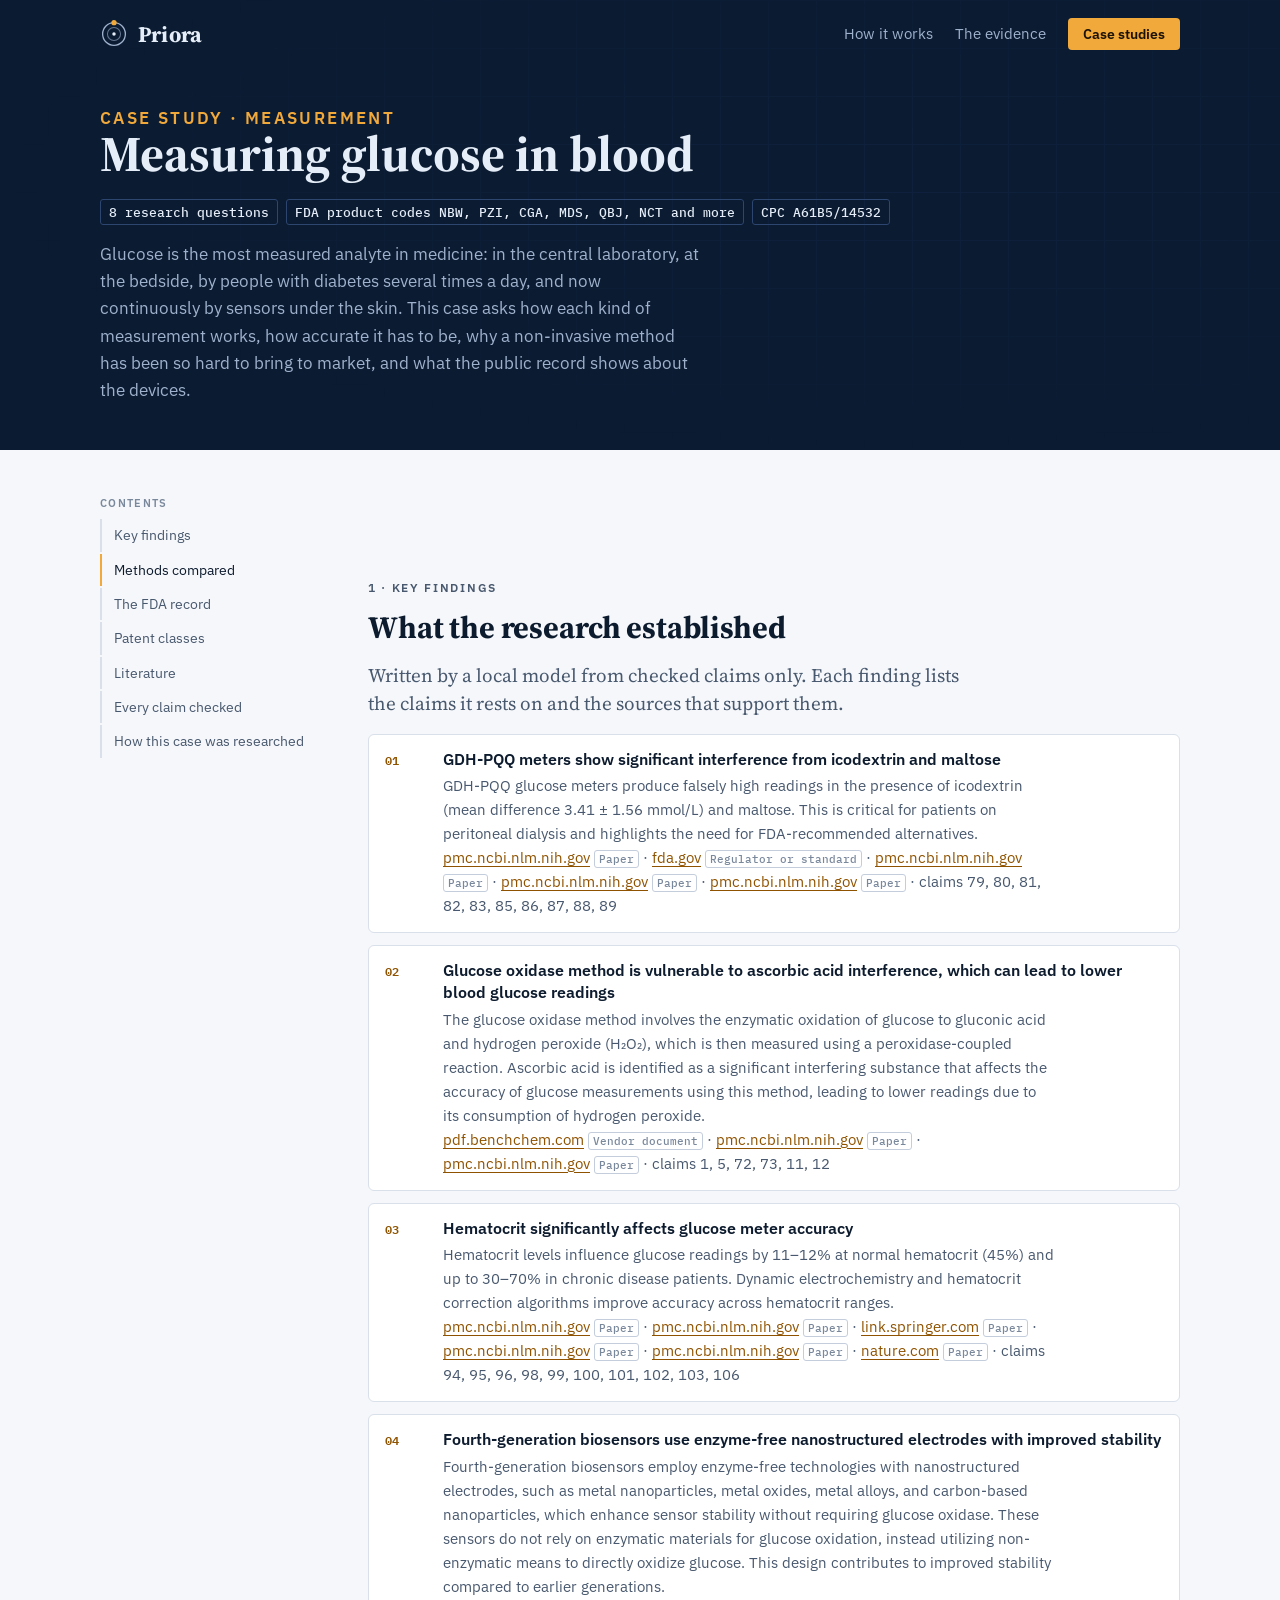
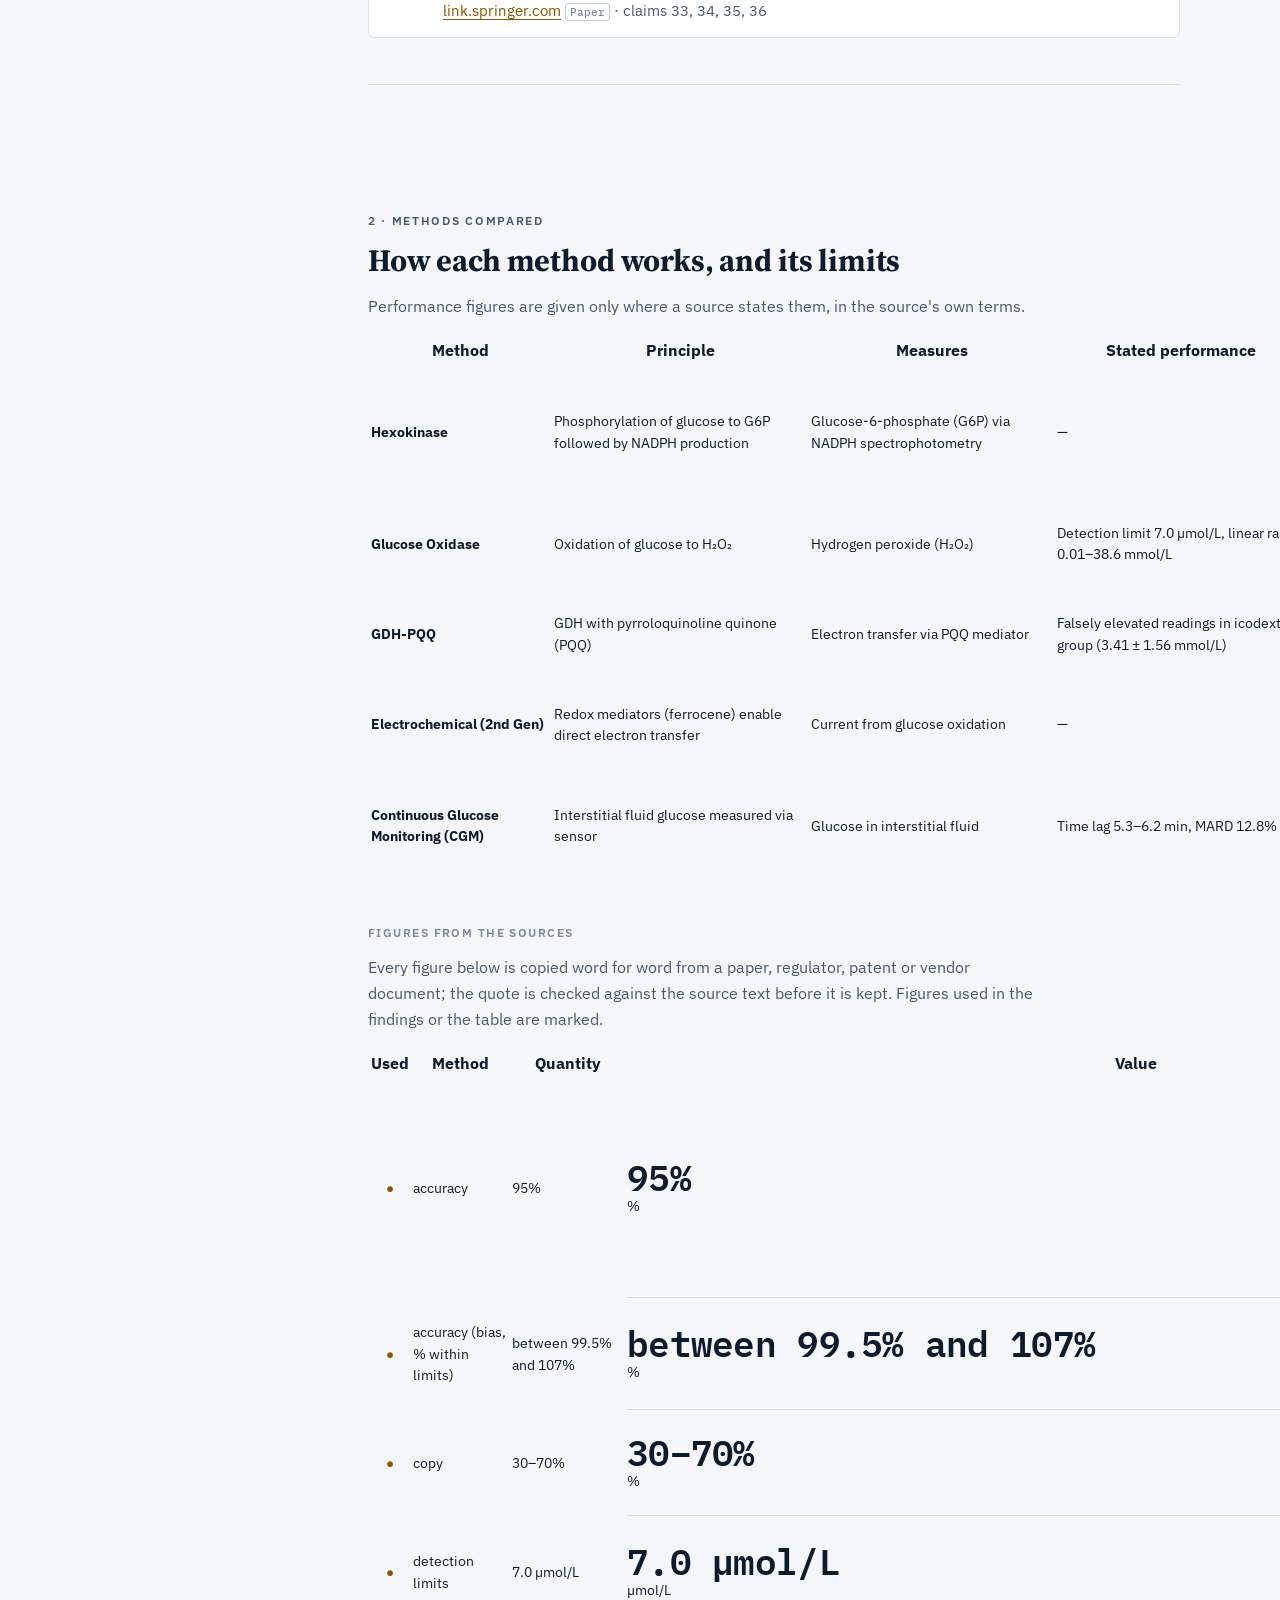
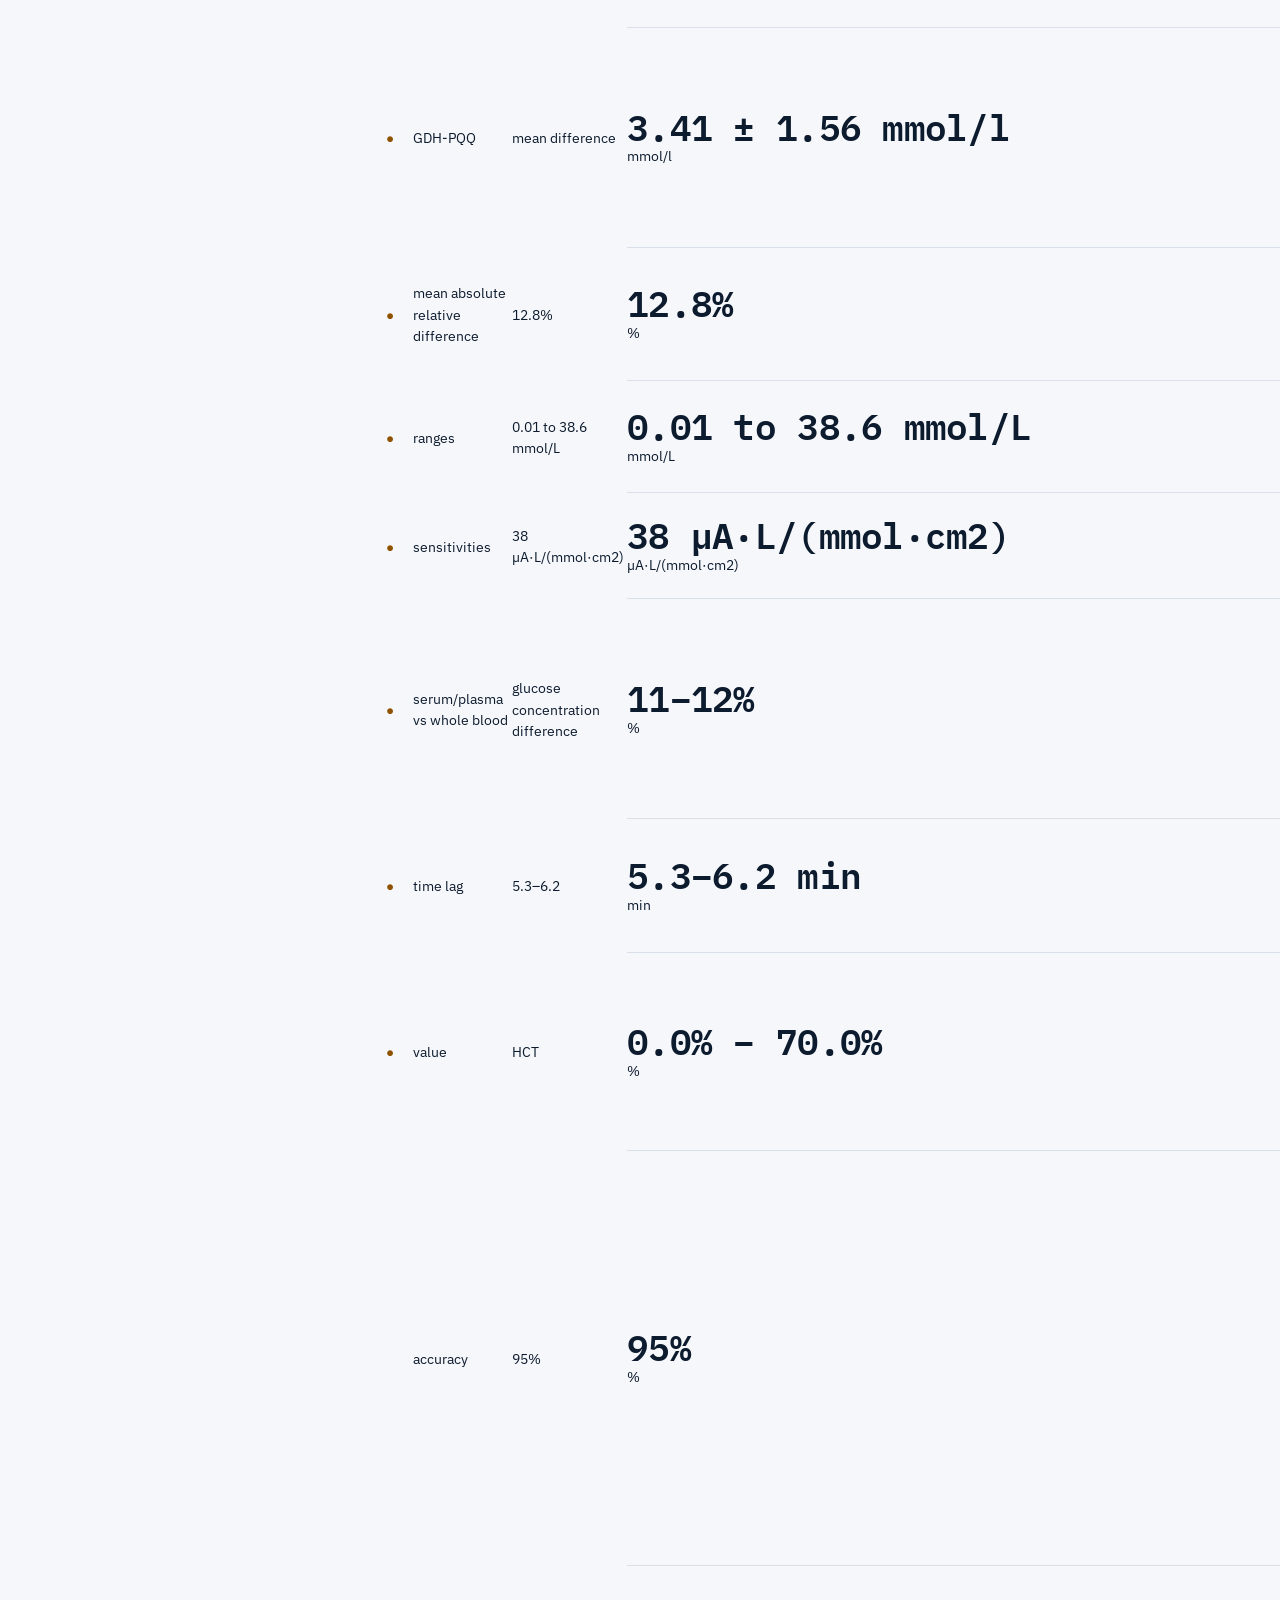
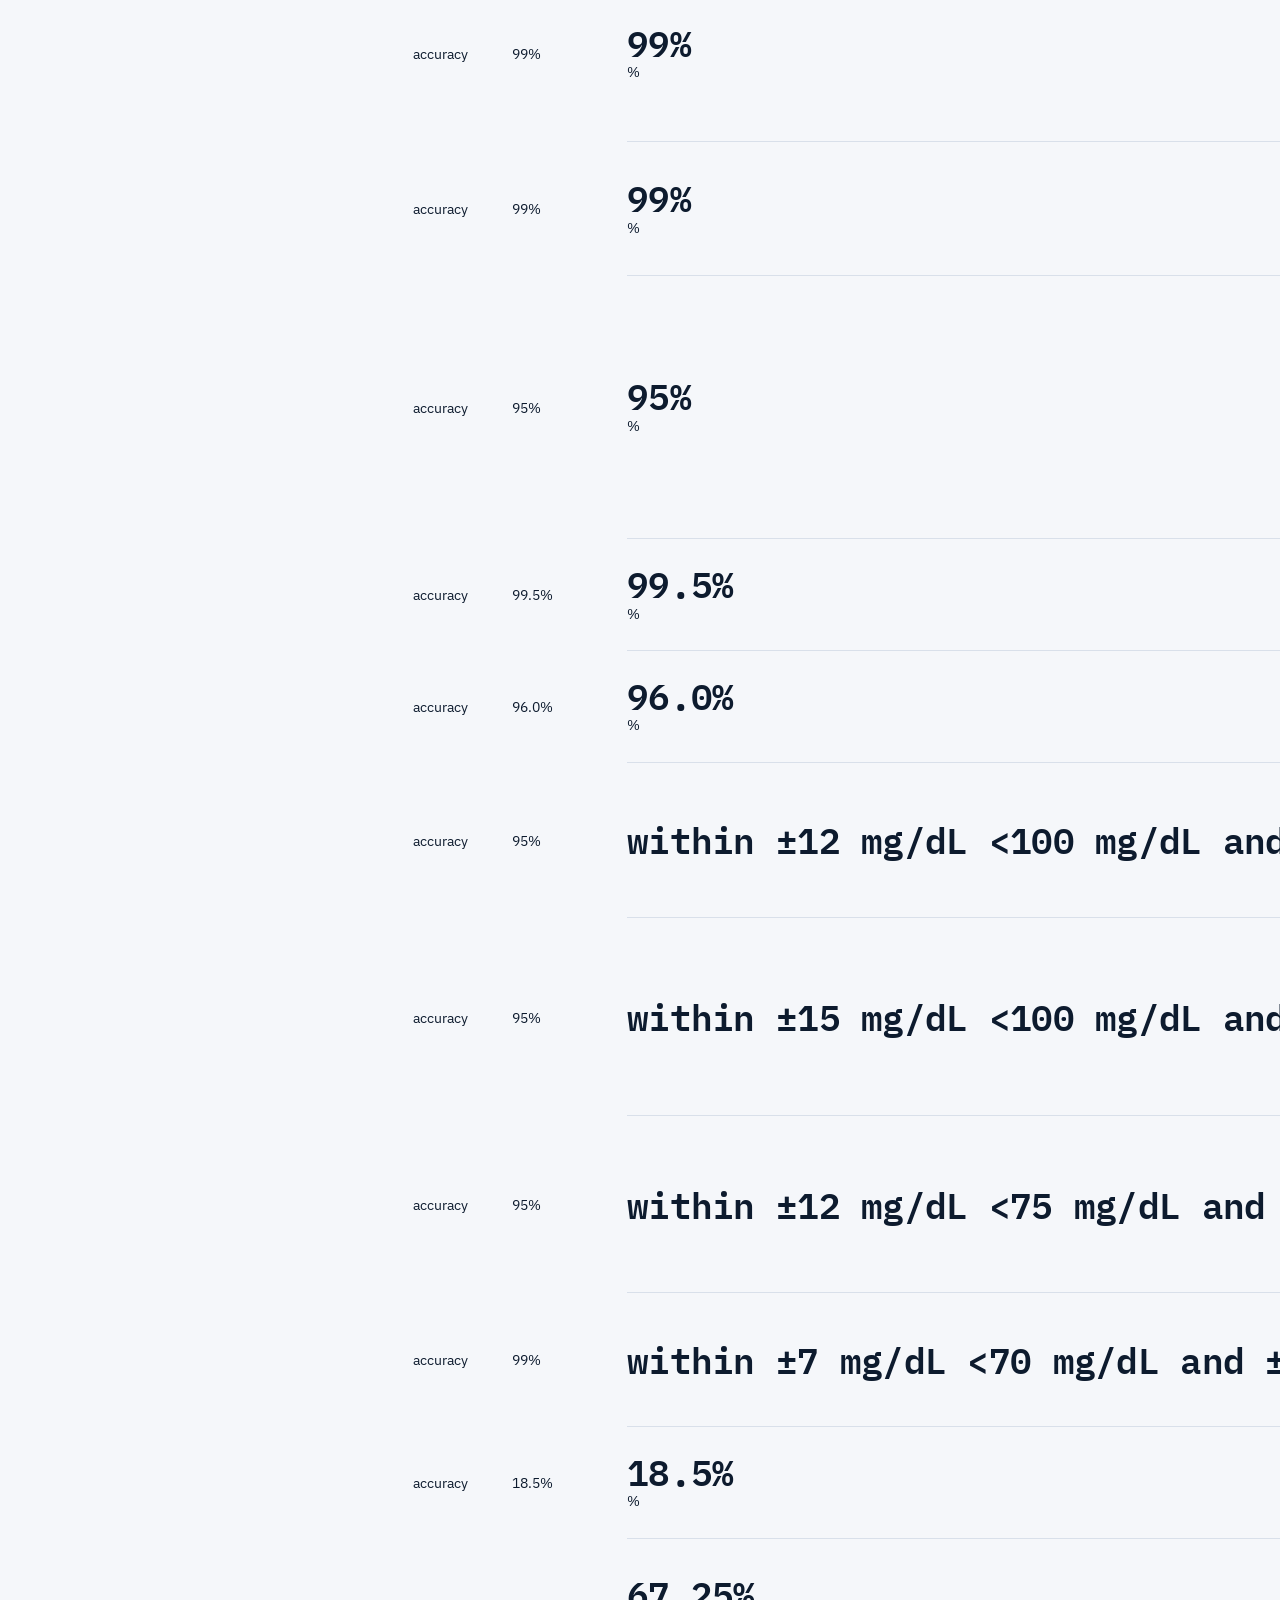
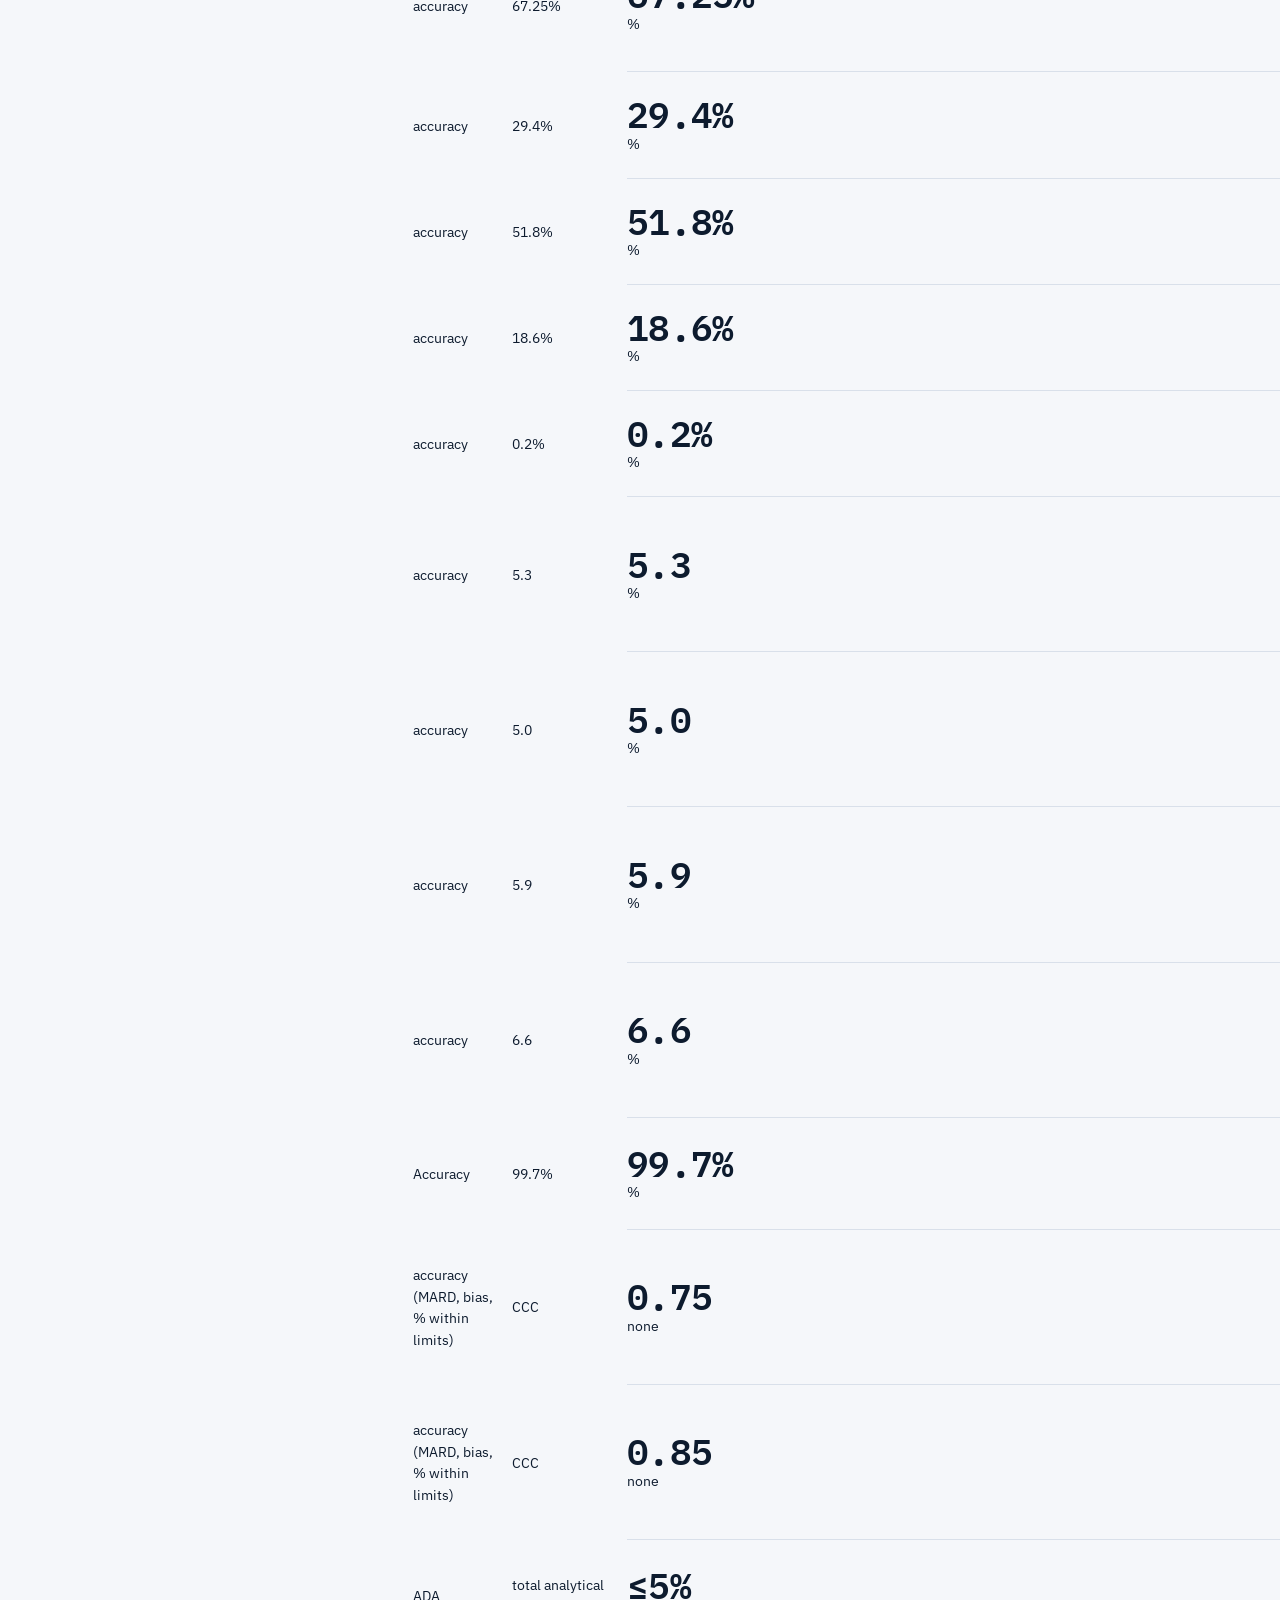
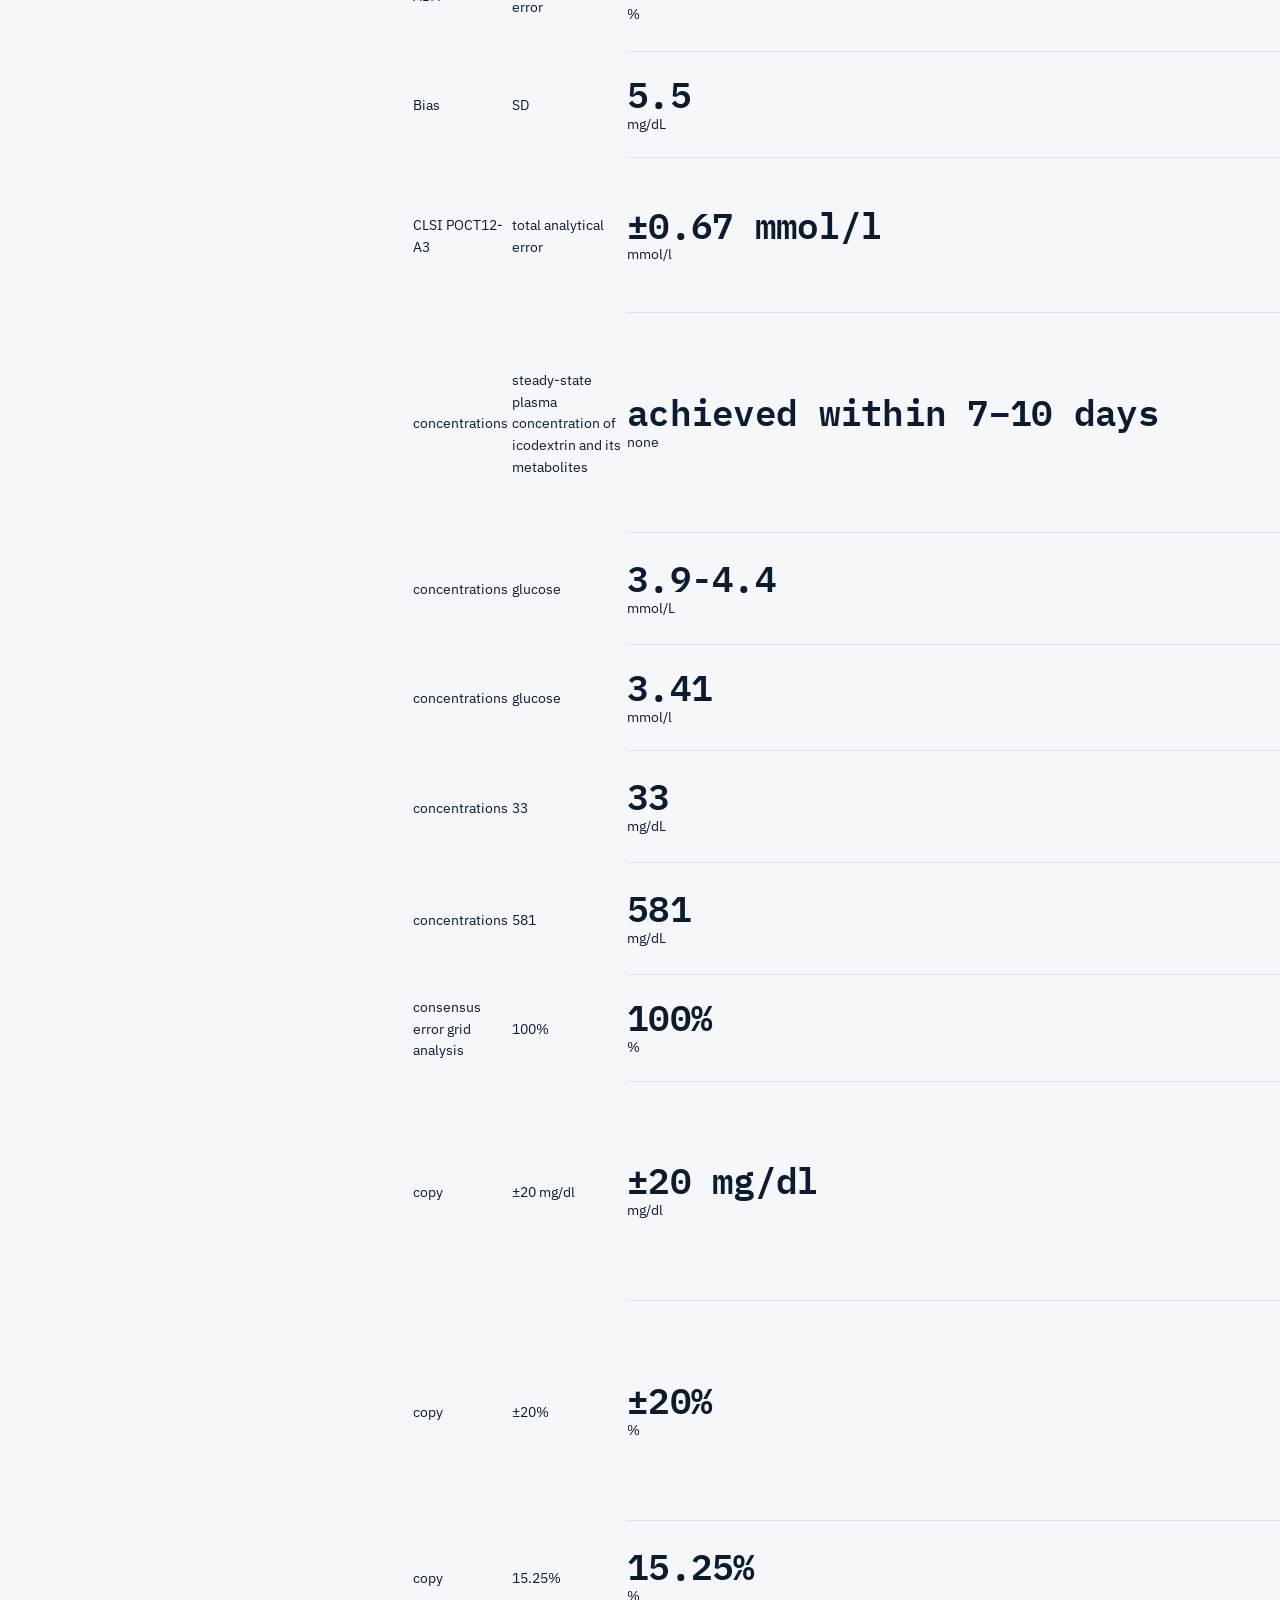
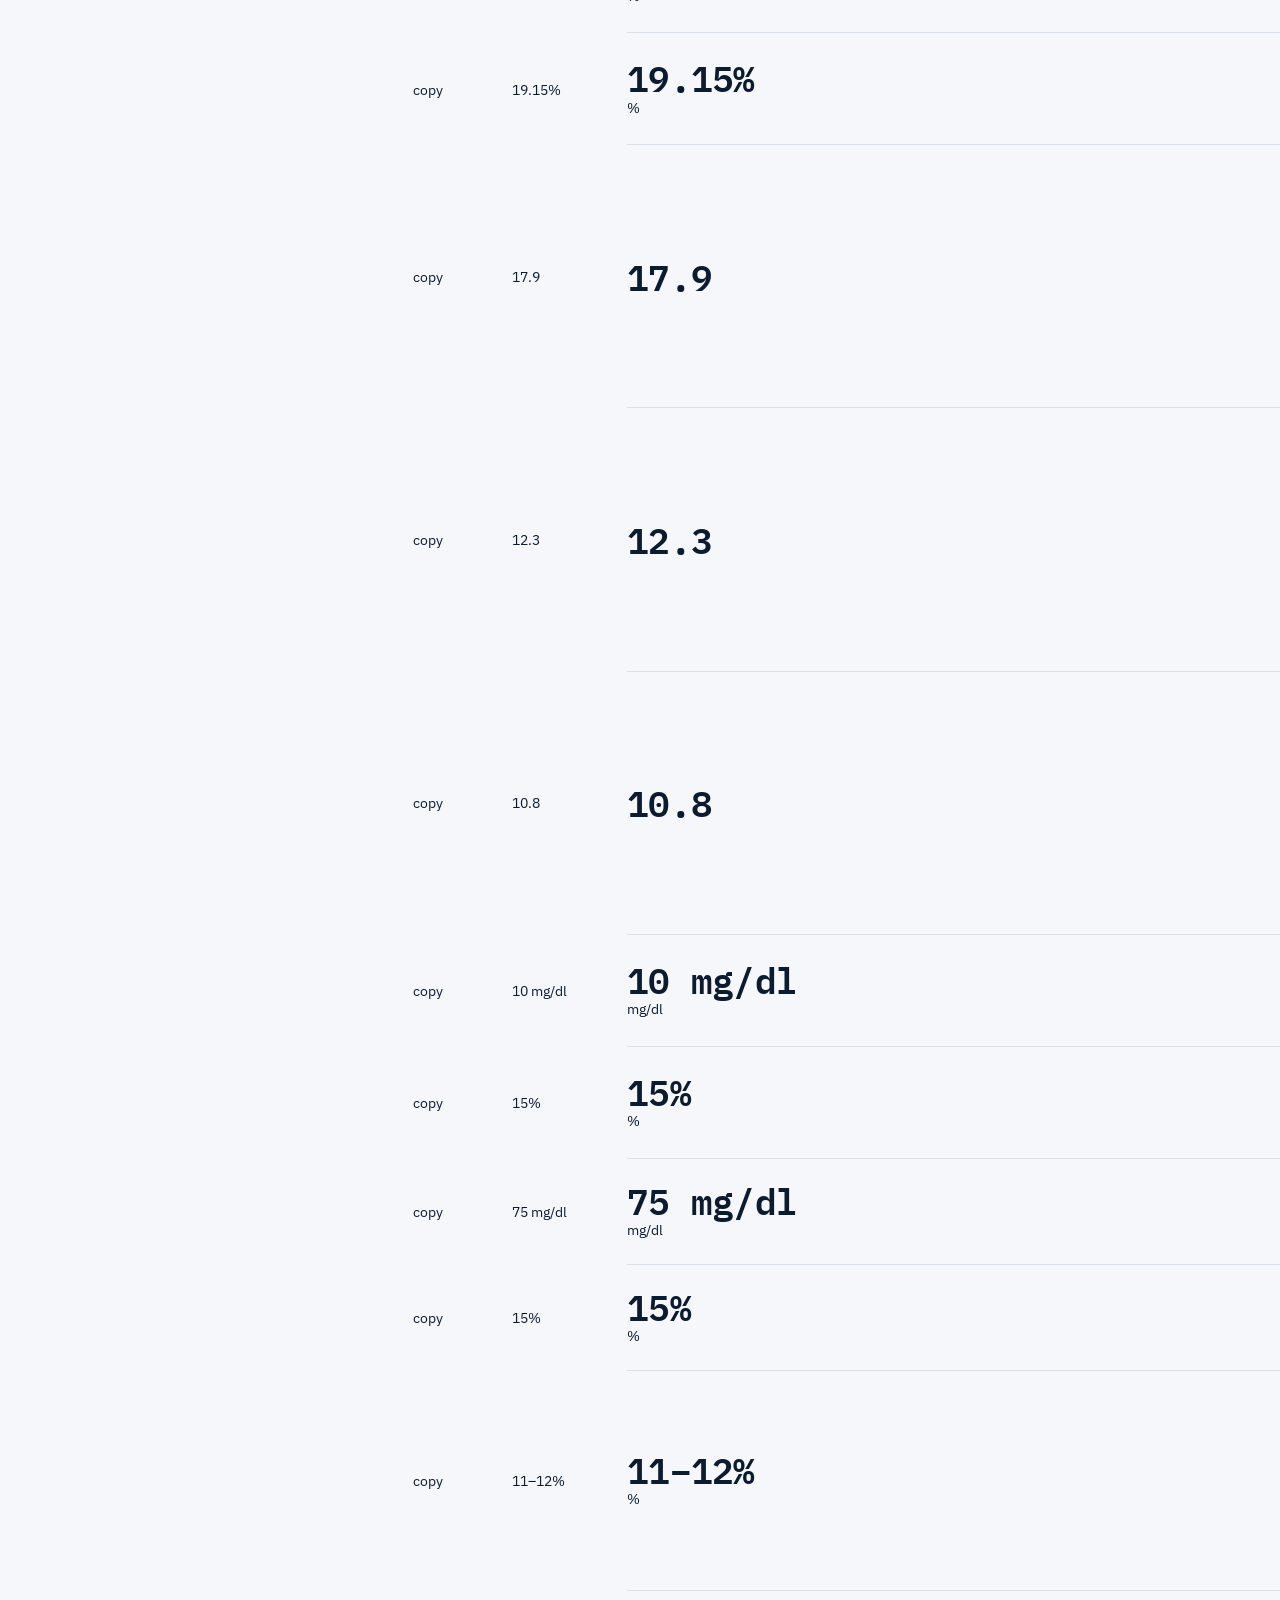
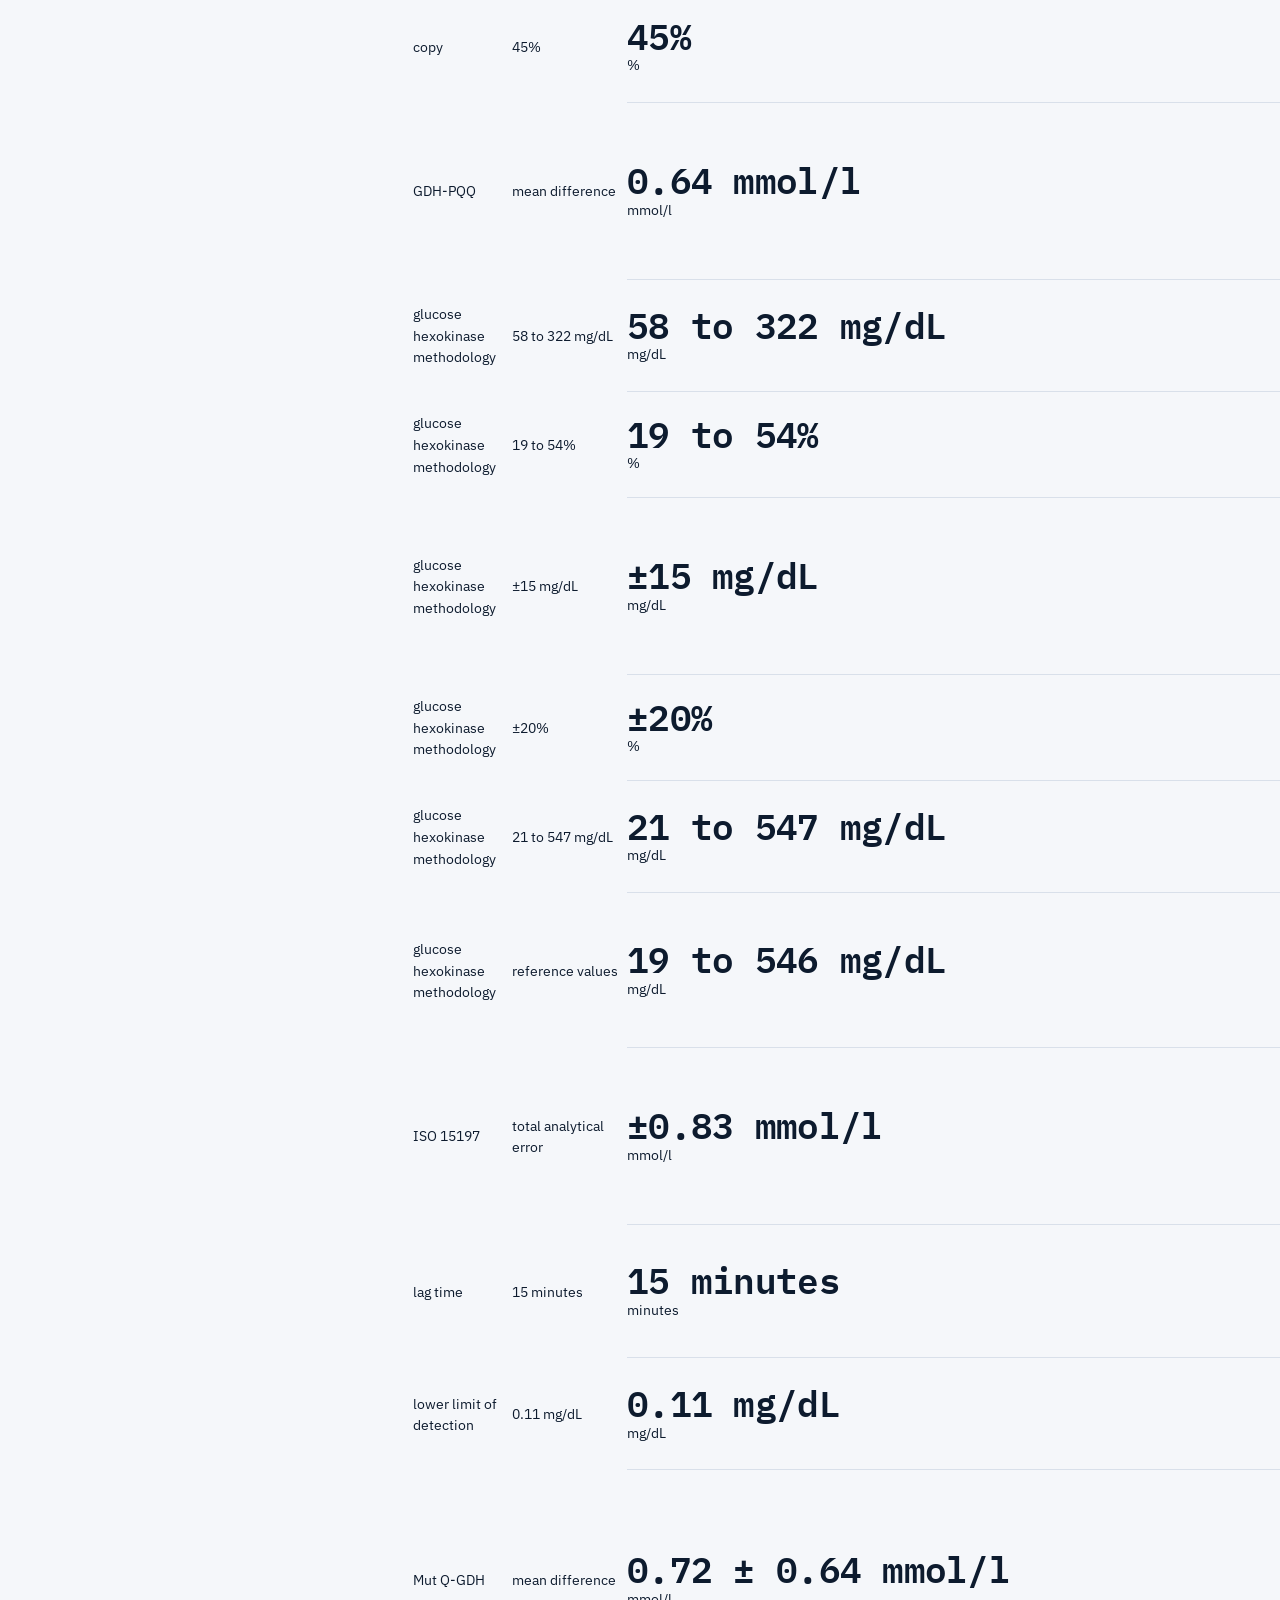
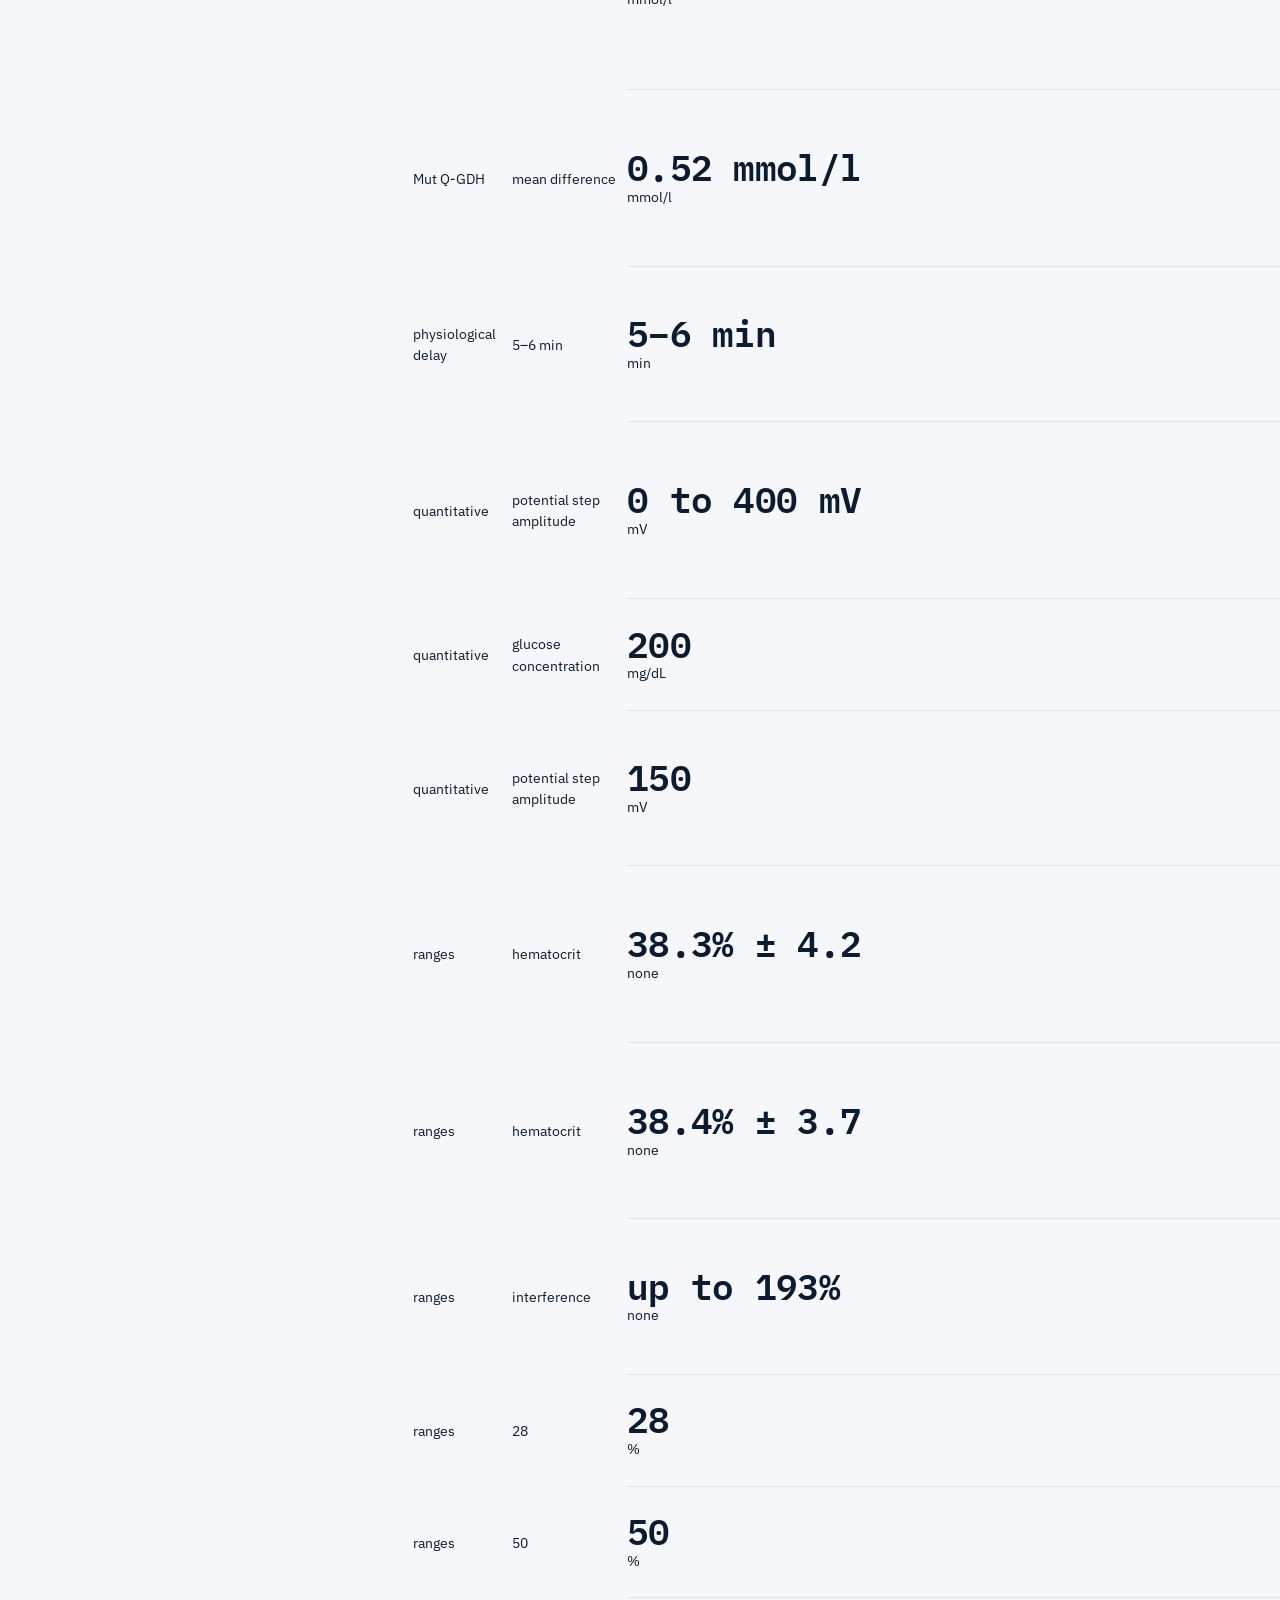
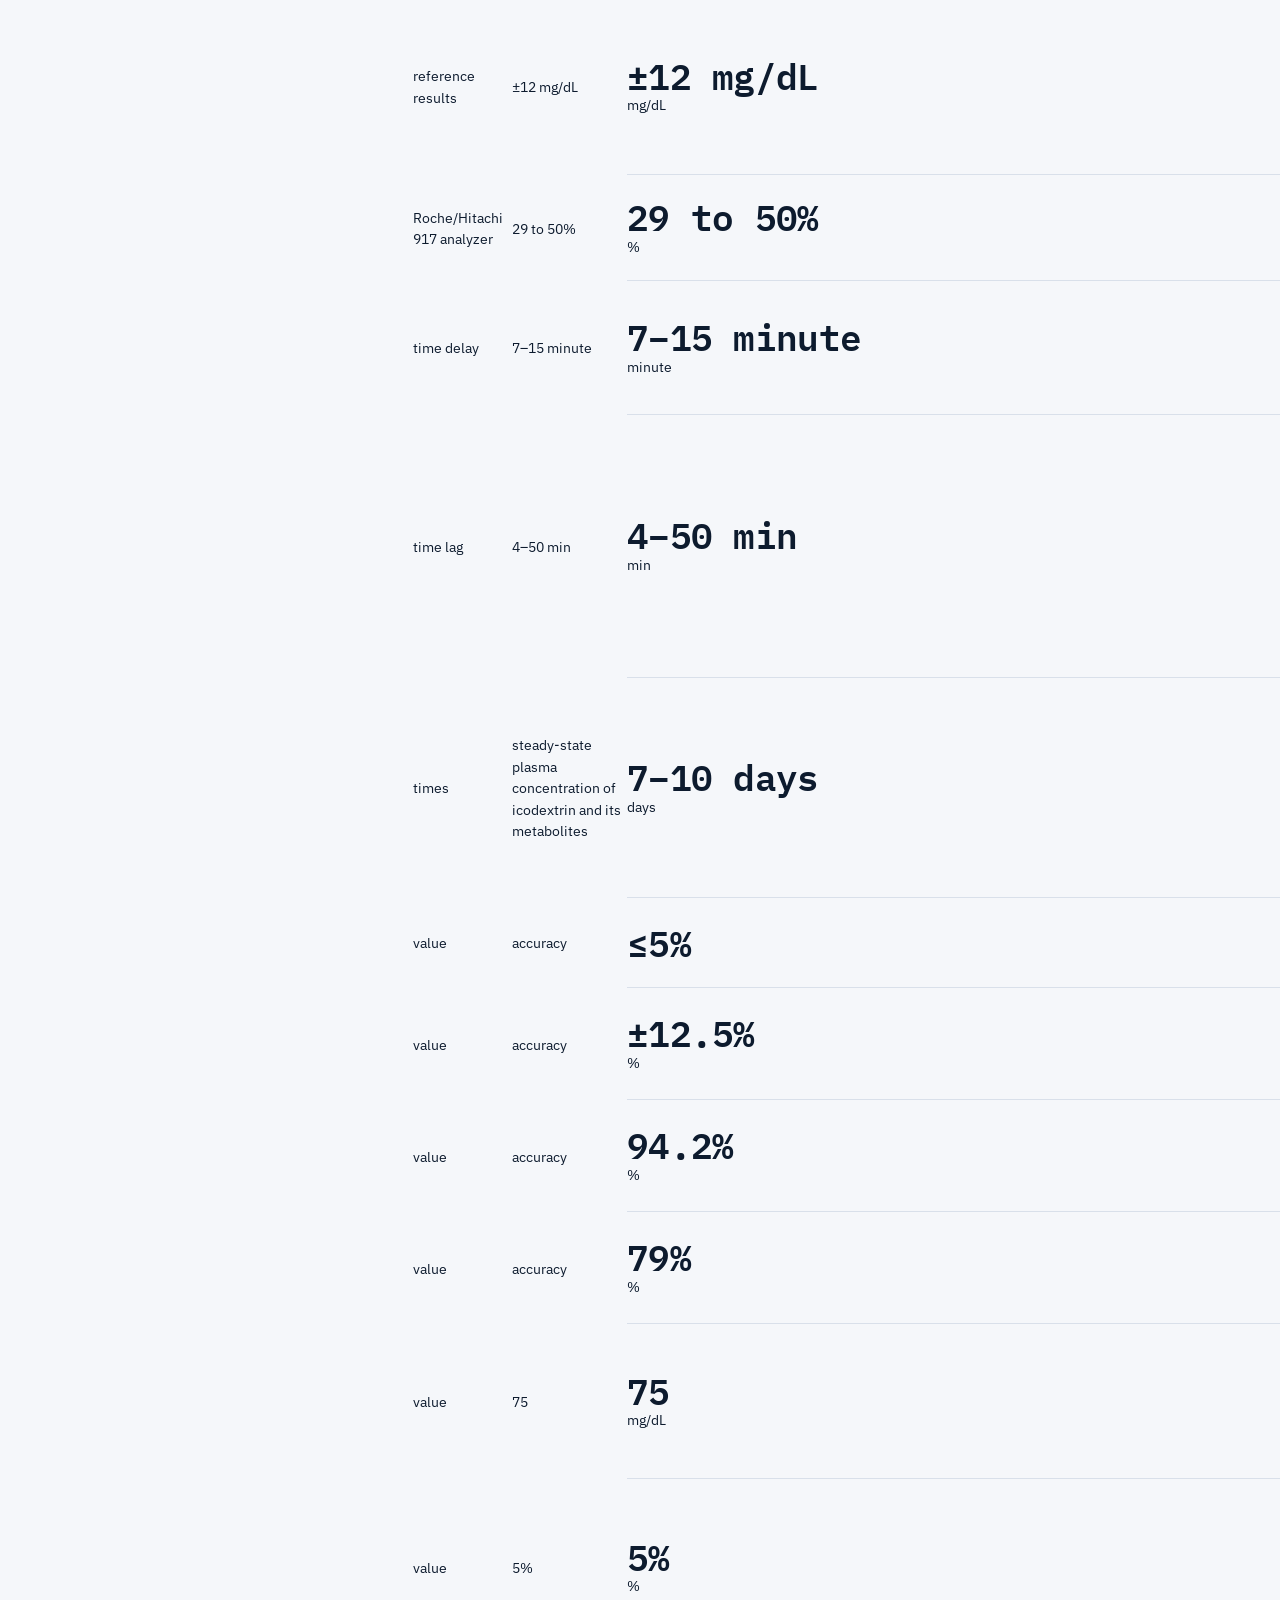
==== case-blood-glucose.html @ b7821e12 "Publish blood-in-water and blood-glucose case studies" ====
<!doctype html>
<html lang="en">
<head>
<meta charset="utf-8">
<meta name="viewport" content="width=device-width, initial-scale=1, viewport-fit=cover">
<title>Measuring glucose in blood</title>
<meta name="description" content="Priora case study: Measuring glucose concentration in blood. Findings checked claim by claim against primary sources, with the FDA record, patent classes and literature.">
<link rel="icon" href="assets/icon.svg" type="image/svg+xml">
<link rel="preconnect" href="https://fonts.googleapis.com">
<link rel="preconnect" href="https://fonts.gstatic.com" crossorigin>
<link rel="stylesheet" href="https://fonts.googleapis.com/css2?family=Source+Serif+4:ital,opsz,wght@0,8..60,400;0,8..60,700;1,8..60,700&family=IBM+Plex+Sans:wght@400;500;600&family=IBM+Plex+Mono:wght@500;600&display=swap">
<link rel="stylesheet" href="assets/site.css">
</head>
<body data-case="blood-glucose">

<header class="mast">
  <div class="wrap">
    <nav class="nav" aria-label="Main">
      <a class="brand" href="index.html" aria-label="Priora home"><svg viewBox="0 0 32 32" aria-hidden="true"><circle cx="16" cy="16" r="13" fill="none" stroke="#9fb2cd" stroke-width="1.5"/><circle cx="16" cy="16" r="7.5" fill="none" stroke="#9fb2cd" stroke-width="1.2" opacity=".6"/><circle cx="16" cy="3" r="3" fill="#f2a93b"/><circle cx="16" cy="16" r="2" fill="#e5edf8"/></svg>
        Priora
      </a>
      <div class="links">
        <a href="index.html#how">How it works</a>
        <a href="index.html#evidence">The evidence</a>
        <a class="btn primary" href="index.html#cases">Case studies</a>
      </div>
    </nav>
    <div class="rmast">
      <p class="eyebrow" style="color:var(--amber)">Case study · measurement</p>
      <h1>Measuring glucose in blood</h1>
      <div class="meta"><span>8 research questions</span><span>FDA product codes NBW, PZI, CGA, MDS, QBJ, NCT and more</span><span>CPC A61B5/14532</span></div>
      <p>Glucose is the most measured analyte in medicine: in the central laboratory, at the bedside, by people with diabetes several times a day, and now continuously by sensors under the skin. This case asks how each kind of measurement works, how accurate it has to be, why a non-invasive method has been so hard to bring to market, and what the public record shows about the devices.</p>
    </div>
  </div>
</header>

<main class="wrap report">
  <nav class="toc" aria-label="Case contents">
    <b>Contents</b>
    <a href="#findings">Key findings</a>
    <a href="#methods">Methods compared</a>
    <a href="#record">The FDA record</a>
    <a href="#patents">Patent classes</a>
    <a href="#literature">Literature</a>
    <a href="#review">Every claim checked</a>
    <a href="#method">How this case was researched</a>
  </nav>

  <div>
    <section class="finding" id="findings">
      <p class="eyebrow">1 · Key findings</p>
      <h2>What the research established</h2>
      <p class="lead">Written by a local model from checked claims only. Each finding lists the claims it rests on and the sources that support them.</p>
      <ol class="keyfind" id="findings-list"></ol>
    </section>

    <section class="finding" id="methods">
      <p class="eyebrow">2 · Methods compared</p>
      <h2>How each method works, and its limits</h2>
      <p>Performance figures are given only where a source states them, in the source's own terms.</p>
      <div id="methods-table"></div>
      <h3 style="margin-top:28px">Figures from the sources</h3>
      <p>Every figure below is copied word for word from a paper, regulator, patent or vendor document; the quote
      is checked against the source text before it is kept. Figures used in the findings or the table are marked.</p>
      <div id="figures-table"></div>
    </section>

    <section class="finding" id="record">
      <p class="eyebrow">3 · The FDA record</p>
      <h2>The devices that depend on these methods</h2>
      <p>Clearances, approvals, recalls and adverse-event reports for each group of FDA product codes. Choose a group.</p>
      <div id="fda-table"></div>
      <div class="tabs" id="group-tabs" role="group" aria-label="Device group"></div>
      <p id="g-summary" class="formnote"></p>
      <div class="grid2">
        <div><h3>Premarket decisions per year</h3><div class="chart" id="g-decisions"></div></div>
        <div><h3>Adverse-event reports per year</h3><div class="chart" id="g-maude"></div></div>
      </div>
      <div class="grid2">
        <div><h3>Most reported device problems</h3><div class="chart" id="g-problems"></div></div>
        <div><h3>Recall root causes</h3><div class="chart" id="g-causes"></div></div>
      </div>
      <p id="g-days" class="formnote"></p>
    </section>

    <section class="finding" id="patents">
      <p class="eyebrow">4 · Patent classes</p>
      <h2>Where the inventions are filed</h2>
      <p>Cooperative Patent Classification groups that cover these methods, with the number of finer groups beneath each.</p>
      <div class="cpc" id="cpc-list"></div>
    </section>

    <section class="finding" id="literature">
      <p class="eyebrow">5 · Literature</p>
      <h2>Papers per year in PubMed</h2>
      <p>Title matches in the local copy of PubMed. Counts show where research attention went, not quality.</p>
      <div class="chart" id="lit-chart"></div>
      <div class="lit" id="lit-top"></div>
    </section>

    <section class="finding" id="review">
      <p class="eyebrow">6 · Every claim checked</p>
      <h2>What the AI draft got right, and what it got wrong</h2>
      <p>The web-research drafts were split into single claims. Each claim was checked against the full text of the sources, with an exact quote. A claim whose numbers do not appear in the quoted source is marked as corrected, not supported. Wikipedia, topic digests and how-to sites are never used as evidence.</p>
      <div class="vtally" id="review-tally"></div>
      <div class="tabs" id="review-filter" role="group" aria-label="Show claims" style="margin-top:16px"></div>
      <ol class="rlog" id="review-log"></ol>
    </section>

    <section class="finding" id="method">
      <p class="eyebrow">7 · How this case was researched</p>
      <h2>Open-source tools on one research server</h2>
      <div class="rstats" id="r-stats"></div>
      <p>Web research ran in Vane, a private search engine (Perplexica with SearXNG), with <span id="r-model">a local model</span>. Every cited page was then read in full (trafilatura, Docling). Daemon searched an offline Wikipedia and the Priora knowledge base, but only to follow their references to the papers they cite, which were read from a local copy of PubMed. Claims were checked with a local model and nomic-embed-text embeddings. FDA, MAUDE, 21 CFR and CPC data come from the Priora database. No step used a cloud AI service.</p>
      <p class="formnote" id="r-tiers"></p>
      <h3>The research questions</h3>
      <ol class="qlist" id="r-questions"></ol>
      <p class="cite">Most-used websites: <span id="r-domains"></span></p>
      <p>Priora shows what the sources say and how well each claim holds up. It is not medical, legal or regulatory advice.</p>
      <p><a class="btn primary" href="index.html#cases">More case studies</a></p>
    </section>
  </div>
</main>

<footer class="site">
  <div class="wrap">
    <span>Priora · a research engine for medical technology</span>
    <span>FDA data from openFDA, AccessGUDID and eCFR. Patent classification from the CPC scheme. Literature from PubMed. Figures as of <span data-c="generated_at">…</span>.</span>
  </div>
</footer>

<script src="assets/site.js"></script>
<script src="assets/case.js"></script>
</body>
</html>
---- assets/site.css ----
/* Priora pitch site. Layout: a navy masthead (the same blueprint navy as the Priora tools) over a
   cool paper page; sections run in one 1120px column; the sample report adds a sticky contents rail.
   Identity: the examiner's search report. Codes and citations (CPC symbols, 21 CFR sections, FDA
   product codes) are set in mono as the page's texture; the X / Y / A relevance categories from
   patent search reports are the badge system; amber is the one accent, as in the CPC sky. */
:root {
  --paper: #f5f7fa; --surface: #ffffff; --surface-2: #eef2f7; --ink: #0d1b2e; --ink-2: #48586e; --ink-3: #7a889c;
  --rule: #d9e0ea; --rule-2: #c3cddb;
  --navy: #0b1b31; --navy-2: #12274a; --on-navy: #e5edf8; --on-navy-2: #9fb2cd;
  --amber: #f2a93b; --amber-ink: #8f5300; --amber-soft: #fdf0dc;
  --cat-x: #b4442b; --cat-y: #b87700; --cat-a: #5d6f88; --good: #2f7a52;
  --chart-1: #12406e; --chart-2: #e3962a; --chart-3: #8ea3bd; --chart-4: #b4442b;
  --display: "Source Serif 4", "Source Serif Pro", Georgia, "Times New Roman", serif;
  --ui: "IBM Plex Sans", -apple-system, BlinkMacSystemFont, "Segoe UI", sans-serif;
  --mono: "IBM Plex Mono", ui-monospace, Menlo, monospace;
}
@media (prefers-color-scheme: dark) { :root:not([data-theme="light"]) {
  --paper: #07111e; --surface: #0c1a2d; --surface-2: #10223a; --ink: #e4ecf7; --ink-2: #a3b3c9; --ink-3: #74859d;
  --rule: #1c3150; --rule-2: #284368; --navy: #050d18; --navy-2: #0e2140;
  --amber-ink: #ffb547; --amber-soft: #2d1f08; --cat-x: #ff8a6b; --cat-y: #ffc35a; --cat-a: #93a6c2; --good: #6fcf97;
  --chart-1: #7fb2e8; --chart-2: #ffb547; --chart-3: #4c6385; --chart-4: #ff8a6b; color-scheme: dark; } }
:root[data-theme="dark"] {
  --paper: #07111e; --surface: #0c1a2d; --surface-2: #10223a; --ink: #e4ecf7; --ink-2: #a3b3c9; --ink-3: #74859d;
  --rule: #1c3150; --rule-2: #284368; --navy: #050d18; --navy-2: #0e2140;
  --amber-ink: #ffb547; --amber-soft: #2d1f08; --cat-x: #ff8a6b; --cat-y: #ffc35a; --cat-a: #93a6c2; --good: #6fcf97;
  --chart-1: #7fb2e8; --chart-2: #ffb547; --chart-3: #4c6385; --chart-4: #ff8a6b; color-scheme: dark; }

* { box-sizing: border-box; }
html { scroll-behavior: smooth; }
@media (prefers-reduced-motion: reduce) { html { scroll-behavior: auto; } * { animation: none !important; transition: none !important; } }
body { margin: 0; background: var(--paper); color: var(--ink); font: 16px/1.6 var(--ui); -webkit-font-smoothing: antialiased; }
body::before { content: ""; position: fixed; inset: 0 0 auto; height: env(safe-area-inset-top, 0px); z-index: 10; background: var(--navy); }
a { color: var(--amber-ink); text-underline-offset: 3px; }
:focus-visible { outline: 2px solid var(--amber); outline-offset: 3px; border-radius: 2px; }
img, svg { max-width: 100%; }
.wrap { max-width: 1120px; margin: 0 auto; padding-left: max(20px, env(safe-area-inset-left, 0px)); padding-right: max(20px, env(safe-area-inset-right, 0px)); }
.mono, code { font-family: var(--mono); font-size: .9em; }
h1, h2, h3 { text-wrap: balance; }
h2 { font: 700 clamp(28px, 3.4vw, 40px)/1.12 var(--display); margin: 0; letter-spacing: -.005em; }
h3 { font: 600 18px/1.3 var(--ui); margin: 0; }
.eyebrow { font: 600 12px/1 var(--ui); letter-spacing: .14em; text-transform: uppercase; color: var(--amber-ink); margin: 0 0 14px; }
.sub { color: var(--ink-2); max-width: 62ch; margin: 14px 0 0; font-size: 17px; }

/* ---- masthead ---- */
.mast { background: var(--navy); color: var(--on-navy); position: relative; overflow: hidden; }
.mast::after { content: ""; position: absolute; inset: 0; pointer-events: none; opacity: .5;
  background-image: linear-gradient(var(--navy-2) 1px, transparent 1px), linear-gradient(90deg, var(--navy-2) 1px, transparent 1px);
  background-size: 48px 48px; mask-image: radial-gradient(ellipse at 70% 40%, #000 0%, transparent 70%); }
.mast > * { position: relative; z-index: 1; }
.nav { display: flex; align-items: center; gap: 20px; padding-block: 18px; }
.brand { display: inline-flex; align-items: center; gap: 10px; color: var(--on-navy); text-decoration: none; font: 700 22px/1 var(--display); letter-spacing: .01em; }
.brand svg { width: 28px; height: 28px; flex: none; }
.nav .links { margin-left: auto; display: flex; align-items: center; gap: 22px; font-size: 14.5px; }
.nav .links a { color: var(--on-navy-2); text-decoration: none; }
.nav .links a:hover, .nav .links a[aria-current] { color: var(--on-navy); }
.btn { display: inline-flex; align-items: center; gap: 8px; border-radius: 4px; padding: 11px 18px; font: 600 15px/1 var(--ui);
  text-decoration: none; border: 1px solid transparent; cursor: pointer; }
.btn.primary { background: var(--amber); color: #1b1203; }
.btn.primary:hover { background: #ffbd5c; }
.btn.ghost { border-color: #2c4670; color: var(--on-navy); }
.btn.ghost:hover { border-color: var(--amber); }
.nav .links .btn { padding: 8px 14px; font-size: 14px; color: #1b1203; }
@media (max-width: 760px) { .nav .links a:not(.btn) { display: none; } }

.hero { display: grid; grid-template-columns: minmax(0, 1.05fr) minmax(0, .95fr); gap: 48px; align-items: center; padding-block: 44px 72px; }
.hero h1 { font: 700 clamp(40px, 5.6vw, 66px)/1.02 var(--display); margin: 0; letter-spacing: -.015em; }
.hero h1 em { font-style: italic; color: var(--amber); }
.hero .lead { font-size: 19px; line-height: 1.55; color: var(--on-navy-2); max-width: 34em; margin: 22px 0 0; }
.hero .ctas { display: flex; flex-wrap: wrap; gap: 12px; margin-top: 30px; }
.hero .fine { margin-top: 16px; font-size: 13.5px; color: var(--on-navy-2); }
@media (max-width: 900px) { .hero { grid-template-columns: 1fr; gap: 36px; padding-block: 24px 52px; } }

/* the search-report sheet in the hero */
.sheet { background: var(--surface); color: var(--ink); border-radius: 6px; box-shadow: 0 30px 60px -20px rgba(0,0,0,.55), 0 0 0 1px rgba(255,255,255,.04);
  font-size: 13.5px; overflow: hidden; transform: rotate(.6deg); animation: rise .7s ease-out both; border: 1px solid var(--rule-2); }
@keyframes rise { from { transform: translateY(10px) rotate(.6deg); opacity: .4; } }
.sheet header { display: flex; justify-content: space-between; gap: 12px; padding: 12px 16px; border-bottom: 1px solid var(--rule);
  font: 500 11px/1.4 var(--mono); letter-spacing: .06em; text-transform: uppercase; color: var(--ink-3); }
.sheet .dev { padding: 14px 16px 10px; }
.sheet .dev b { font: 700 19px/1.2 var(--display); display: block; }
.sheet .dev span { color: var(--ink-2); font-size: 13px; }
.sheet .grp { padding: 8px 16px 2px; font: 600 10.5px/1 var(--ui); letter-spacing: .12em; text-transform: uppercase; color: var(--ink-3); display: flex; gap: 8px; align-items: center; }
.sheet .grp .tagx { margin-left: auto; }
.sheet .line { display: grid; grid-template-columns: 22px minmax(0, 1fr) auto; gap: 10px; align-items: baseline; padding: 7px 16px; border-top: 1px dashed var(--rule); }
.sheet .line .t { min-width: 0; }
.sheet .line .t small { display: block; color: var(--ink-3); font-size: 12px; }
.sheet .line .v { font: 500 12.5px var(--mono); color: var(--ink-2); white-space: nowrap; font-variant-numeric: tabular-nums; }
.sheet footer { padding: 10px 16px; background: var(--surface-2); font-size: 11.5px; color: var(--ink-3); display: flex; flex-wrap: wrap; gap: 4px 14px; }
.cat { display: inline-grid; place-items: center; width: 20px; height: 20px; border-radius: 3px; font: 600 11.5px/1 var(--mono); color: #fff; }
.cat.x { background: var(--cat-x); } .cat.y { background: var(--cat-y); } .cat.a { background: var(--cat-a); }
.cat.f { background: var(--chart-1); }
.tagx { font: 600 10px/1 var(--ui); letter-spacing: .08em; text-transform: uppercase; color: var(--amber-ink); background: var(--amber-soft);
  border-radius: 3px; padding: 4px 6px; }

/* ---- sections ---- */
section { padding-block: 84px; }
section.alt { background: var(--surface); border-block: 1px solid var(--rule); }
.cards3 { display: grid; grid-template-columns: repeat(3, minmax(0, 1fr)); gap: 20px; margin-top: 40px; }
.card { background: var(--surface); border: 1px solid var(--rule); border-radius: 6px; padding: 22px; display: flex; flex-direction: column; gap: 10px; min-width: 0; }
section.alt .card { background: var(--paper); }
.card p { margin: 0; color: var(--ink-2); font-size: 15px; }
.card .when { font: 500 12px var(--mono); color: var(--cat-x); }
@media (max-width: 860px) { .cards3 { grid-template-columns: 1fr; } }

.modules { display: grid; grid-template-columns: repeat(2, minmax(0, 1fr)); gap: 20px; margin-top: 40px; }
.mod { border: 1px solid var(--rule); border-radius: 6px; background: var(--surface); display: grid; grid-template-rows: auto 1fr; min-width: 0; overflow: hidden; }
.mod .fig { background: var(--surface-2); border-bottom: 1px solid var(--rule); padding: 18px; min-height: 170px; display: grid; align-items: center; overflow-x: auto; }
.mod .txt { padding: 20px 22px 24px; display: flex; flex-direction: column; gap: 8px; }
.mod .name { font: 600 12px/1 var(--mono); letter-spacing: .08em; text-transform: uppercase; color: var(--amber-ink); }
.mod p { margin: 0; color: var(--ink-2); font-size: 15px; }
.mod ul { margin: 4px 0 0; padding-left: 1.1em; color: var(--ink-2); font-size: 14.5px; }
@media (max-width: 860px) { .modules { grid-template-columns: 1fr; } }

/* module figures */
.fig-check { display: grid; gap: 6px; font-size: 13px; }
.fig-check .r { display: grid; grid-template-columns: 22px minmax(0, 1fr) auto; gap: 10px; align-items: center; background: var(--surface); border: 1px solid var(--rule); border-radius: 4px; padding: 6px 9px; }
.st { font: 600 11px/1 var(--ui); border-radius: 10px; padding: 3px 8px; white-space: nowrap; }
.st.act { background: color-mix(in srgb, var(--cat-x) 16%, transparent); color: var(--cat-x); }
.st.pen { background: color-mix(in srgb, var(--cat-y) 18%, transparent); color: var(--cat-y); }
.st.exp { background: color-mix(in srgb, var(--good) 16%, transparent); color: var(--good); }
.matrix { border-collapse: collapse; font-size: 12px; width: 100%; min-width: 420px; }
.matrix th, .matrix td { border: 1px solid var(--rule-2); padding: 5px 7px; text-align: left; background: var(--surface); }
.matrix th { font: 600 10.5px/1.2 var(--ui); letter-spacing: .06em; text-transform: uppercase; color: var(--ink-3); background: var(--surface-2); }
.matrix td.gap { background: color-mix(in srgb, var(--cat-x) 12%, var(--surface)); color: var(--cat-x); font-weight: 600; }
.doc { background: var(--surface); border: 1px solid var(--rule); border-radius: 4px; padding: 14px 16px; font-size: 13px; display: grid; gap: 5px; max-width: 420px; }
.doc b { font: 700 15px var(--display); }
.doc .ln { display: flex; gap: 10px; color: var(--ink-2); }
.doc .ln .mono { color: var(--amber-ink); min-width: 4.8em; }

/* evidence numbers */
.numbers { display: grid; grid-template-columns: repeat(4, minmax(0, 1fr)); gap: 0; margin-top: 40px; border-top: 2px solid var(--ink); }
.num { padding: 20px 18px 22px 0; border-bottom: 1px solid var(--rule); min-width: 0; }
.num b { display: block; font: 600 clamp(26px, 3vw, 36px)/1.1 var(--mono); font-variant-numeric: tabular-nums; letter-spacing: -.02em; }
.num span { color: var(--ink-2); font-size: 14px; }
.num small { display: block; color: var(--ink-3); font-size: 12px; margin-top: 4px; }
.num.soon b { color: var(--ink-3); }
@media (max-width: 860px) { .numbers { grid-template-columns: repeat(2, minmax(0, 1fr)); } }

.steps { display: grid; grid-template-columns: repeat(4, minmax(0, 1fr)); gap: 28px; margin-top: 40px; counter-reset: s; }
.step { border-top: 2px solid var(--amber); padding-top: 16px; counter-increment: s; }
.step::before { content: "Step " counter(s); font: 500 12px var(--mono); color: var(--ink-3); display: block; margin-bottom: 8px; }
.step p { margin: 8px 0 0; color: var(--ink-2); font-size: 15px; }
@media (max-width: 860px) { .steps { grid-template-columns: 1fr 1fr; } }
@media (max-width: 520px) { .steps { grid-template-columns: 1fr; } }

.guard { display: grid; grid-template-columns: repeat(3, minmax(0, 1fr)); gap: 32px; margin-top: 40px; }
.guard div { display: flex; flex-direction: column; gap: 8px; }
.guard svg { width: 28px; height: 28px; color: var(--amber-ink); }
.guard p { margin: 0; color: var(--ink-2); font-size: 15px; }
@media (max-width: 860px) { .guard { grid-template-columns: 1fr; } }

.teaser { display: grid; grid-template-columns: minmax(0, .9fr) minmax(0, 1.1fr); gap: 40px; align-items: center; }
@media (max-width: 860px) { .teaser { grid-template-columns: 1fr; } }
.chartbox { background: var(--surface); border: 1px solid var(--rule); border-radius: 6px; padding: 18px; min-width: 0; }
.chartbox .cap { font: 600 13.5px var(--ui); margin-bottom: 2px; }
.chartbox .src { font-size: 12px; color: var(--ink-3); margin-top: 8px; }
.chart svg { display: block; width: 100%; height: auto; overflow: visible; }
.chart text { font: 11px var(--ui); fill: var(--ink-3); }
.chart .gl { stroke: var(--rule); stroke-width: 1; }
.chart .ax { stroke: var(--rule-2); }
.legend { display: flex; flex-wrap: wrap; gap: 6px 14px; font-size: 12.5px; color: var(--ink-2); margin-top: 6px; }
.legend i { display: inline-block; width: 10px; height: 10px; border-radius: 2px; margin-right: 6px; vertical-align: -1px; }

.contact { display: grid; grid-template-columns: minmax(0, 1fr) minmax(0, 1fr); gap: 48px; align-items: start; }
@media (max-width: 860px) { .contact { grid-template-columns: 1fr; } }
form.box { background: var(--surface); border: 1px solid var(--rule); border-radius: 6px; padding: 24px; display: grid; gap: 14px; }
label { font: 600 13px var(--ui); display: block; margin-bottom: 5px; }
input, textarea, select { width: 100%; font: 15px var(--ui); color: var(--ink); background: var(--paper); border: 1px solid var(--rule-2); border-radius: 4px; padding: 10px 12px; }
textarea { min-height: 110px; resize: vertical; }
.formnote { font-size: 13px; color: var(--ink-3); margin: 0; }
.formnote.ok { color: var(--good); }
.checks { list-style: none; padding: 0; margin: 24px 0 0; display: grid; gap: 10px; }
.checks li { padding-left: 28px; position: relative; color: var(--ink-2); }
.checks li::before { content: ""; position: absolute; left: 4px; top: 7px; width: 12px; height: 7px; border-left: 2px solid var(--amber-ink); border-bottom: 2px solid var(--amber-ink); transform: rotate(-45deg); }

footer.site { background: var(--navy); color: var(--on-navy-2); font-size: 13.5px; padding-block: 34px calc(34px + env(safe-area-inset-bottom, 0px)); }
footer.site .wrap { display: flex; flex-wrap: wrap; gap: 12px 28px; justify-content: space-between; }
footer.site a { color: var(--on-navy-2); }

/* ---- sample report ---- */
.rmast { padding-block: 26px 46px; }
.rmast h1 { font: 700 clamp(32px, 4.4vw, 50px)/1.08 var(--display); margin: 0; }
.rmast .meta { display: flex; flex-wrap: wrap; gap: 8px; margin-top: 18px; }
.rmast .meta span { font: 500 12.5px var(--mono); border: 1px solid #2c4670; border-radius: 3px; padding: 4px 8px; color: var(--on-navy); }
.rmast p { color: var(--on-navy-2); max-width: 60ch; font-size: 17px; margin: 16px 0 0; }
.report { display: grid; grid-template-columns: 220px minmax(0, 1fr); gap: 48px; padding-block: 48px 90px; }
.toc { position: sticky; top: calc(env(safe-area-inset-top, 0px) + 20px); align-self: start; font-size: 14px; display: grid; gap: 2px; }
.toc b { font: 600 11px/1 var(--ui); letter-spacing: .12em; text-transform: uppercase; color: var(--ink-3); margin-bottom: 8px; }
.toc a { color: var(--ink-2); text-decoration: none; padding: 5px 0 5px 12px; border-left: 2px solid var(--rule); }
.toc a:hover, .toc a.on { color: var(--ink); border-left-color: var(--amber); }
@media (max-width: 900px) { .report { grid-template-columns: 1fr; } .toc { display: none; } }
.finding { padding-bottom: 46px; margin-bottom: 46px; border-bottom: 1px solid var(--rule); display: grid; gap: 16px; min-width: 0; scroll-margin-top: 20px; }
.finding:last-child { border-bottom: 0; }
.finding h2 { font-size: clamp(24px, 2.6vw, 31px); }
.finding .lead { font: 19px/1.5 var(--display); margin: 0; max-width: 62ch; }
.finding p { margin: 0; max-width: 68ch; color: var(--ink-2); }
.kv { display: grid; grid-template-columns: repeat(auto-fit, minmax(150px, 1fr)); gap: 10px; }
.kv div { background: var(--surface); border: 1px solid var(--rule); border-radius: 4px; padding: 10px 12px; min-width: 0; }
.kv b { display: block; font: 600 20px/1.2 var(--mono); font-variant-numeric: tabular-nums; }
.kv span { font-size: 12.5px; color: var(--ink-3); }
blockquote.cfr { margin: 0; padding: 14px 18px; background: var(--surface); border-left: 3px solid var(--amber); font: 15.5px/1.55 var(--display); color: var(--ink); max-width: 68ch; }
blockquote.cfr cite { display: block; margin-top: 8px; font: 500 12px var(--mono); color: var(--ink-3); font-style: normal; }
.illus { border: 1px dashed var(--rule-2); border-radius: 6px; padding: 16px; display: grid; gap: 12px; min-width: 0; background: var(--surface); }
.illus > .tagx { justify-self: start; }
.tree { font: 13px/1.5 var(--ui); display: grid; gap: 2px; }
.tree div { display: grid; grid-template-columns: 9.5em minmax(0, 1fr) auto; gap: 10px; align-items: baseline; padding: 4px 0; border-bottom: 1px solid var(--rule); }
.tree .mono { color: var(--amber-ink); }
.tree .pad1 { padding-left: 1em; } .tree .pad2 { padding-left: 2em; } .tree .pad3 { padding-left: 3em; }
.tree .n { font: 500 12px var(--mono); color: var(--ink-3); }
.road { display: grid; gap: 0; counter-reset: r; }
.road div { display: grid; grid-template-columns: 34px minmax(0, 1fr); gap: 14px; padding: 12px 0; border-bottom: 1px solid var(--rule); counter-increment: r; }
.road div::before { content: counter(r); width: 28px; height: 28px; border-radius: 50%; display: grid; place-items: center; background: var(--navy); color: var(--on-navy); font: 600 13px var(--mono); }
.road b { display: block; }
.road span { color: var(--ink-2); font-size: 15px; }
.road .mono { color: var(--amber-ink); }
.tablewrap { overflow-x: auto; }
.matrix.plan { min-width: 680px; font-size: 12.5px; }
.matrix.plan td { vertical-align: top; }
.finding > h3 { font: 600 12px/1 var(--ui); letter-spacing: .12em; text-transform: uppercase; color: var(--ink-3); }

/* ---- case studies ---- */
.cases { display: grid; grid-template-columns: repeat(3, minmax(0, 1fr)); gap: 20px; margin-top: 40px; }
@media (max-width: 960px) { .cases { grid-template-columns: 1fr; } }
.case { display: flex; flex-direction: column; gap: 12px; background: var(--surface); border: 1px solid var(--rule); border-radius: 6px;
  padding: 22px; text-decoration: none; color: var(--ink); min-width: 0; transition: border-color .15s; }
.case:hover { border-color: var(--amber); }
.case .kicker { font: 600 11px/1 var(--mono); letter-spacing: .08em; text-transform: uppercase; color: var(--amber-ink); }
.case h3 { font: 700 23px/1.2 var(--display); }
.case p { margin: 0; color: var(--ink-2); font-size: 15px; }
.case .figs { display: grid; grid-template-columns: repeat(2, minmax(0, 1fr)); gap: 10px; margin-top: auto; padding-top: 14px; border-top: 1px solid var(--rule); }
.case .figs b { display: block; font: 600 20px/1.2 var(--mono); font-variant-numeric: tabular-nums; }
.case .figs span { font-size: 12.5px; color: var(--ink-3); }
.case .go { font-weight: 600; color: var(--amber-ink); font-size: 14.5px; }
.pipe { display: grid; grid-template-columns: repeat(5, minmax(0, 1fr)); gap: 0; margin-top: 40px; counter-reset: p; }
.pipe > div { position: relative; padding: 18px 18px 0 0; border-top: 2px solid var(--rule-2); counter-increment: p; }
.pipe > div::before { content: counter(p); position: absolute; top: -13px; left: 0; width: 24px; height: 24px; border-radius: 50%;
  background: var(--navy); color: var(--on-navy); font: 600 12px/24px var(--mono); text-align: center; }
.pipe > div.local::before { background: var(--amber); color: #1b1203; }
.pipe h3 { font-size: 16px; margin-top: 8px; }
.pipe p { margin: 6px 0 0; color: var(--ink-2); font-size: 14.5px; }
.pipe .where { display: inline-block; margin-top: 10px; font: 500 11.5px var(--mono); color: var(--ink-3); }
@media (max-width: 960px) { .pipe { grid-template-columns: 1fr 1fr; row-gap: 32px; } }
@media (max-width: 520px) { .pipe { grid-template-columns: 1fr; } }

table.data { border-collapse: collapse; width: 100%; min-width: 640px; font-size: 13.5px; }
table.data th, table.data td { border-bottom: 1px solid var(--rule); padding: 8px 8px; text-align: left; vertical-align: top; }
table.data th { font: 600 11px/1.3 var(--ui); letter-spacing: .06em; text-transform: uppercase; color: var(--ink-3); }
table.data .num { text-align: right; font-family: var(--mono); font-variant-numeric: tabular-nums; white-space: nowrap; }
table.data .codes { margin-top: 3px; display: flex; flex-wrap: wrap; gap: 4px; }
table.data .codes .mono { font-size: 11px; color: var(--amber-ink); background: var(--amber-soft); border-radius: 3px; padding: 1px 5px; }
table.methods td:first-child { font-weight: 600; min-width: 9em; }
table.methods td { font-size: 13.5px; }
table.methods .sens { font-family: var(--mono); font-size: 12.5px; white-space: normal; }
.tabs { display: flex; flex-wrap: wrap; gap: 6px; }
.tab { font: 500 13px var(--ui); border: 1px solid var(--rule-2); background: var(--surface); color: var(--ink-2); border-radius: 20px; padding: 6px 12px; cursor: pointer; }
.tab[aria-pressed="true"] { background: var(--navy); color: var(--on-navy); border-color: var(--navy); }
.grid2 { display: grid; grid-template-columns: minmax(0, 1fr) minmax(0, 1fr); gap: 16px; }
@media (max-width: 860px) { .grid2 { grid-template-columns: 1fr; } }
.cite { color: var(--ink-3); font-size: 12.5px; }
.lit h4 { margin: 14px 0 4px; font: 600 14px var(--ui); }
.lit h4 small { color: var(--ink-3); font-weight: 400; }
.lit ul { margin: 0; padding-left: 1.1em; color: var(--ink-2); font-size: 14px; display: grid; gap: 4px; }
.keyfind { display: grid; gap: 12px; margin: 0; padding: 0; list-style: none; }
.keyfind li { display: grid; grid-template-columns: 44px minmax(0, 1fr); gap: 14px; align-items: baseline; padding: 14px 16px; background: var(--surface); border: 1px solid var(--rule); border-radius: 6px; }
.keyfind li > span { font: 600 12px var(--mono); color: var(--amber-ink); }
.keyfind b { display: block; font: 600 16px/1.35 var(--ui); margin-bottom: 4px; }
.keyfind p { margin: 0; color: var(--ink-2); font-size: 15px; }
.rstats { display: grid; grid-template-columns: repeat(4, minmax(0, 1fr)); gap: 10px; }
.rstats div { background: var(--surface); border: 1px solid var(--rule); border-radius: 4px; padding: 10px 12px; min-width: 0; }
.rstats b { display: block; font: 600 20px/1.2 var(--mono); }
.rstats span { font-size: 12.5px; color: var(--ink-3); }
@media (max-width: 640px) { .rstats { grid-template-columns: 1fr 1fr; } }
.qlist { margin: 0; padding-left: 1.3em; display: grid; gap: 6px; color: var(--ink-2); font-size: 14.5px; }
.review { border-left: 3px solid var(--cat-x); background: var(--surface); padding: 12px 16px; display: grid; gap: 8px; font-size: 14.5px; }
.review b { color: var(--cat-x); font: 600 11px/1 var(--ui); letter-spacing: .1em; text-transform: uppercase; }
.review p { margin: 0; color: var(--ink-2); }

/* ---- checked claims: verdicts, review log, source tiers ---- */
.tier { font: 500 10.5px/1 var(--mono); color: var(--ink-3); border: 1px solid var(--rule-2); border-radius: 3px; padding: 1px 4px; white-space: nowrap; }
.vtally { display: grid; grid-template-columns: repeat(5, minmax(0, 1fr)); gap: 10px; }
.vtally div { background: var(--surface); border: 1px solid var(--rule); border-top: 3px solid var(--rule-2); border-radius: 4px; padding: 10px 12px; min-width: 0; }
.vtally b { display: block; font: 600 20px/1.2 var(--mono); }
.vtally span { font-size: 12.5px; color: var(--ink-3); }
.vtally .v-supported, .rlog .v-supported .badge { border-top-color: var(--good); }
.vtally .v-partly { border-top-color: var(--cat-y); }
.vtally .v-contradicted { border-top-color: var(--cat-x); }
.vtally .v-not_found { border-top-color: var(--cat-a); }
.rlog { list-style: none; margin: 14px 0 0; padding: 0; display: grid; gap: 10px; }
.rlog li { display: grid; grid-template-columns: 132px minmax(0, 1fr); gap: 14px; padding: 12px 14px; background: var(--surface); border: 1px solid var(--rule); border-radius: 6px; }
.rlog .badge { font: 600 11px/1.3 var(--ui); letter-spacing: .04em; text-transform: uppercase; align-self: start; }
.rlog .v-supported .badge { color: var(--good); } .rlog .v-partly .badge { color: var(--cat-y); }
.rlog .v-contradicted .badge { color: var(--cat-x); } .rlog .v-not_found .badge { color: var(--cat-a); }
.rlog p { margin: 0 0 6px; font-size: 14.5px; }
.rlog .claim { color: var(--ink); }
.rlog .fix { color: var(--ink-2); }
.rlog .fix b { font-weight: 600; }
.rlog blockquote { margin: 0 0 6px; padding: 6px 10px; border-left: 2px solid var(--rule-2); color: var(--ink-2); font: italic 14px/1.45 var(--display); }
@media (max-width: 760px) {
  .vtally { grid-template-columns: repeat(2, minmax(0, 1fr)); }
  .rlog li { grid-template-columns: minmax(0, 1fr); gap: 6px; }
}

/* ---- architecture diagram (index #how): static drawing, steps light up through classes s1..s5 ---- */
.arch { margin: 36px 0 0; }
.arch-scroll { overflow-x: auto; -webkit-overflow-scrolling: touch; }
.arch-svg { display: block; width: 100%; min-width: 880px; height: auto; font-family: var(--ui); }
.arch-svg .ch { font: 600 11px var(--mono); letter-spacing: .1em; fill: var(--ink-3); }
.arch-svg .ph { font: 600 10.5px var(--mono); letter-spacing: .1em; fill: var(--amber-ink); }
.arch-svg .panel { fill: color-mix(in srgb, var(--amber) 5%, var(--paper)); stroke: color-mix(in srgb, var(--amber) 45%, var(--rule-2)); stroke-width: 1.2; stroke-dasharray: 5 4; }
.arch-svg .node rect { fill: var(--surface); stroke: var(--rule-2); stroke-width: 1.2; }
.arch-svg .node.ai rect { fill: var(--surface); stroke: color-mix(in srgb, var(--amber) 70%, var(--rule-2)); }
.arch-svg .node.ai rect, .arch-svg .node.kb rect { rx: 10; }
.arch-svg .node.kb rect { fill: var(--surface-2); }
.arch-svg .node.q rect { fill: var(--navy); stroke: var(--navy); }
.arch-svg .node.q .t { fill: var(--on-navy); }
.arch-svg .node.accent rect { fill: var(--navy); stroke: var(--navy); }
.arch-svg .node.accent .t { fill: var(--on-navy); } .arch-svg .node.accent .s { fill: var(--on-navy-2); }
.arch-svg .t { font-size: 13.5px; font-weight: 600; fill: var(--ink); }
.arch-svg .s { font-size: 11.5px; fill: var(--ink-3); }
.arch-svg .disc { fill: var(--surface); stroke: color-mix(in srgb, var(--amber) 70%, var(--rule-2)); stroke-width: 1.2; }
.arch-svg .gl { fill: none; stroke: var(--rule-2); stroke-width: 1; }
.arch-svg .gd { fill: var(--chart-1); } .arch-svg .gd.g1 { fill: var(--amber); } .arch-svg .gd.g2 { fill: var(--chart-3); }
.arch-svg .edge { fill: none; stroke: var(--ink-3); stroke-width: 1.4; marker-end: url(#ah); }
.arch-svg .edge[data-both] { marker-start: url(#ah); }
.arch-svg .edge.bus { marker-end: none; }
.arch-svg .ahp { fill: var(--ink-3); } .arch-svg .ahp.on { fill: var(--amber); }
.arch-svg .el { font-size: 11px; fill: var(--ink-2); paint-order: stroke; stroke: color-mix(in srgb, var(--amber) 5%, var(--paper)); stroke-width: 4px; stroke-linejoin: round; }
.arch-svg .node, .arch-svg .edge, .arch-svg .el { transition: opacity .15s ease; }
.arch:not([data-step="0"]):not(.hovering) .arch-svg .node, .arch:not([data-step="0"]):not(.hovering) .arch-svg .edge, .arch:not([data-step="0"]):not(.hovering) .arch-svg .el { opacity: .22; }
.arch-cap { display: grid; grid-template-columns: auto minmax(0, 1fr); gap: 20px; align-items: center; margin-top: 18px; padding: 16px 18px; background: var(--paper); border: 1px solid var(--rule); border-radius: 8px; }
.arch-steps { display: flex; flex-wrap: wrap; gap: 6px; }
.arch-steps button { font: 500 13.5px var(--ui); color: var(--ink-2); background: var(--surface); border: 1px solid var(--rule-2); border-radius: 20px; padding: 6px 12px 6px 6px; cursor: pointer; display: inline-flex; align-items: center; gap: 7px; }
.arch-steps button b { display: inline-grid; place-items: center; width: 20px; height: 20px; border-radius: 50%; background: var(--surface-2); font: 600 11px var(--mono); color: var(--ink-2); }
.arch-steps button[aria-pressed="true"] { border-color: var(--amber); color: var(--ink); }
.arch-steps button[aria-pressed="true"] b { background: var(--amber); color: #1b1203; }
.arch-text { margin: 0; color: var(--ink-2); font-size: 15px; min-height: 3em; }
.arch-text b { color: var(--ink); }
.arch-notes { list-style: none; margin: 22px 0 0; padding: 0; display: grid; grid-template-columns: repeat(3, minmax(0, 1fr)); gap: 16px; }
.arch-notes li { border-top: 2px solid var(--amber); padding-top: 12px; }
.arch-notes b { display: block; font: 600 15.5px var(--ui); margin-bottom: 4px; }
.arch-notes span { color: var(--ink-2); font-size: 14.5px; }
@media (max-width: 860px) { .arch-cap { grid-template-columns: minmax(0, 1fr); } .arch-notes { grid-template-columns: minmax(0, 1fr); } }
.case.soon { cursor: default; } .case.soon:hover { border-color: var(--rule); } .case.soon .go { color: var(--ink-3); font-weight: 500; }
.arch-hint { display: none; margin: 0 0 8px; font-size: 13px; color: var(--ink-3); } @media (max-width: 860px) { .arch-hint { display: block; } }

.arch-svg .node { cursor: pointer; outline: none; }
.arch-svg .node:hover rect, .arch-svg .node:hover .disc, .arch-svg .node:focus-visible rect, .arch-svg .node:focus-visible .disc { stroke: var(--amber); stroke-width: 2; }
.arch-svg .node:focus-visible rect { stroke-width: 2.6; }
.arch.hovering .arch-svg .node:not(.hl), .arch.hovering .arch-svg .edge:not(.hl), .arch.hovering .arch-svg .el:not(.hl) { opacity: .22; }
.arch.hovering .arch-svg .node.hl, .arch.hovering .arch-svg .edge.hl, .arch.hovering .arch-svg .el.hl { opacity: 1; }
.arch .arch-svg .edge.hl { stroke: var(--amber); stroke-width: 2.2; marker-end: url(#ahOn); }
.arch .arch-svg .edge.hl[data-both] { marker-start: url(#ahOn); }
.arch .arch-svg .edge.bus.hl { marker-end: none; }
.arch .arch-svg .node.self rect, .arch .arch-svg .node.self .disc { stroke: var(--amber); stroke-width: 2.4; }
.arch { position: relative; }
.arch-pop { position: absolute; z-index: 5; width: 300px; padding: 16px 18px 14px; background: var(--surface); border: 1px solid var(--rule-2); border-top: 3px solid var(--amber); border-radius: 8px;
  box-shadow: 0 12px 32px rgba(8, 20, 40, .18); font-size: 14.5px; color: var(--ink-2); }
.arch-pop h3 { margin: 0 24px 8px 0; font: 600 17px/1.25 var(--ui); color: var(--ink); }
.arch-pop p { margin: 0 0 8px; }
.arch-pop p b { color: var(--ink); font-weight: 600; }
.arch-pop .built { margin: 10px 0 0; padding-top: 8px; border-top: 1px solid var(--rule); font: 500 12px/1.4 var(--mono); color: var(--ink-3); }
.arch-pop .x { position: absolute; top: 8px; right: 8px; width: 28px; height: 28px; border: 0; border-radius: 50%; background: transparent; color: var(--ink-3); font-size: 20px; line-height: 1; cursor: pointer; }
.arch-pop .x:hover { background: var(--surface-2); color: var(--ink); }
.arch-pop.sheet { position: fixed; left: 12px; right: 12px; bottom: 12px; top: auto; width: auto; max-height: 60vh; overflow: auto; }
.arch[data-step="1"]:not(.hovering) .arch-svg .s1 { opacity: 1; }
.arch[data-step="1"]:not(.hovering) .arch-svg .edge.s1 { stroke: var(--amber); stroke-width: 2.2; marker-end: url(#ahOn); }
.arch[data-step="1"]:not(.hovering) .arch-svg .edge.s1[data-both] { marker-start: url(#ahOn); }
.arch[data-step="1"]:not(.hovering) .arch-svg .edge.bus.s1 { marker-end: none; }
.arch[data-step="1"]:not(.hovering) .arch-svg .node.s1 rect, .arch[data-step="1"]:not(.hovering) .arch-svg .node.s1 .disc { stroke: var(--amber); stroke-width: 2; }
.arch[data-step="2"]:not(.hovering) .arch-svg .s2 { opacity: 1; }
.arch[data-step="2"]:not(.hovering) .arch-svg .edge.s2 { stroke: var(--amber); stroke-width: 2.2; marker-end: url(#ahOn); }
.arch[data-step="2"]:not(.hovering) .arch-svg .edge.s2[data-both] { marker-start: url(#ahOn); }
.arch[data-step="2"]:not(.hovering) .arch-svg .edge.bus.s2 { marker-end: none; }
.arch[data-step="2"]:not(.hovering) .arch-svg .node.s2 rect, .arch[data-step="2"]:not(.hovering) .arch-svg .node.s2 .disc { stroke: var(--amber); stroke-width: 2; }
.arch[data-step="3"]:not(.hovering) .arch-svg .s3 { opacity: 1; }
.arch[data-step="3"]:not(.hovering) .arch-svg .edge.s3 { stroke: var(--amber); stroke-width: 2.2; marker-end: url(#ahOn); }
.arch[data-step="3"]:not(.hovering) .arch-svg .edge.s3[data-both] { marker-start: url(#ahOn); }
.arch[data-step="3"]:not(.hovering) .arch-svg .edge.bus.s3 { marker-end: none; }
.arch[data-step="3"]:not(.hovering) .arch-svg .node.s3 rect, .arch[data-step="3"]:not(.hovering) .arch-svg .node.s3 .disc { stroke: var(--amber); stroke-width: 2; }
.arch[data-step="4"]:not(.hovering) .arch-svg .s4 { opacity: 1; }
.arch[data-step="4"]:not(.hovering) .arch-svg .edge.s4 { stroke: var(--amber); stroke-width: 2.2; marker-end: url(#ahOn); }
.arch[data-step="4"]:not(.hovering) .arch-svg .edge.s4[data-both] { marker-start: url(#ahOn); }
.arch[data-step="4"]:not(.hovering) .arch-svg .edge.bus.s4 { marker-end: none; }
.arch[data-step="4"]:not(.hovering) .arch-svg .node.s4 rect, .arch[data-step="4"]:not(.hovering) .arch-svg .node.s4 .disc { stroke: var(--amber); stroke-width: 2; }
.arch[data-step="5"]:not(.hovering) .arch-svg .s5 { opacity: 1; }
.arch[data-step="5"]:not(.hovering) .arch-svg .edge.s5 { stroke: var(--amber); stroke-width: 2.2; marker-end: url(#ahOn); }
.arch[data-step="5"]:not(.hovering) .arch-svg .edge.s5[data-both] { marker-start: url(#ahOn); }
.arch[data-step="5"]:not(.hovering) .arch-svg .edge.bus.s5 { marker-end: none; }
.arch[data-step="5"]:not(.hovering) .arch-svg .node.s5 rect, .arch[data-step="5"]:not(.hovering) .arch-svg .node.s5 .disc { stroke: var(--amber); stroke-width: 2; }
table.figures td:first-child { min-width: 0; color: var(--amber-ink); text-align: center; }
table.figures td.num { white-space: nowrap; font-variant-numeric: tabular-nums; }
table.figures q { font-style: italic; opacity: .8; }
table.figures q::before, table.figures q::after { content: '"'; }
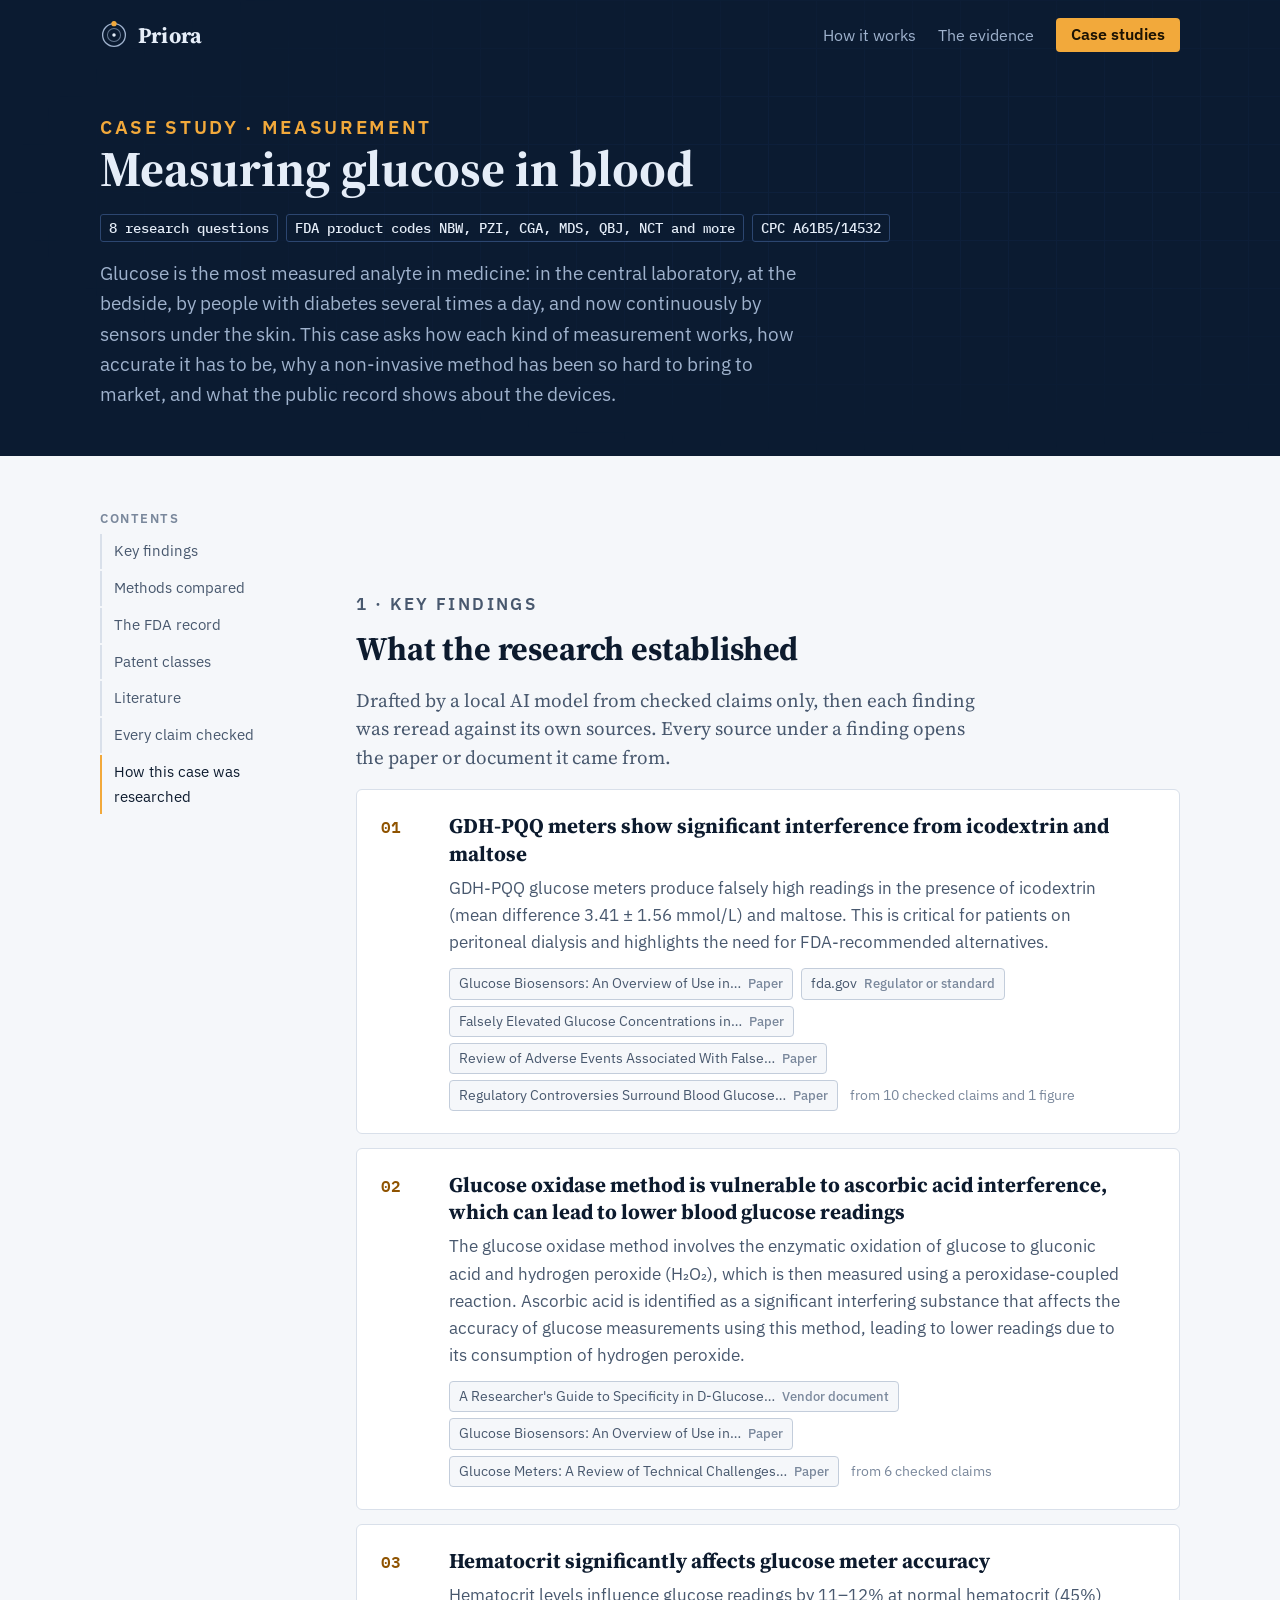
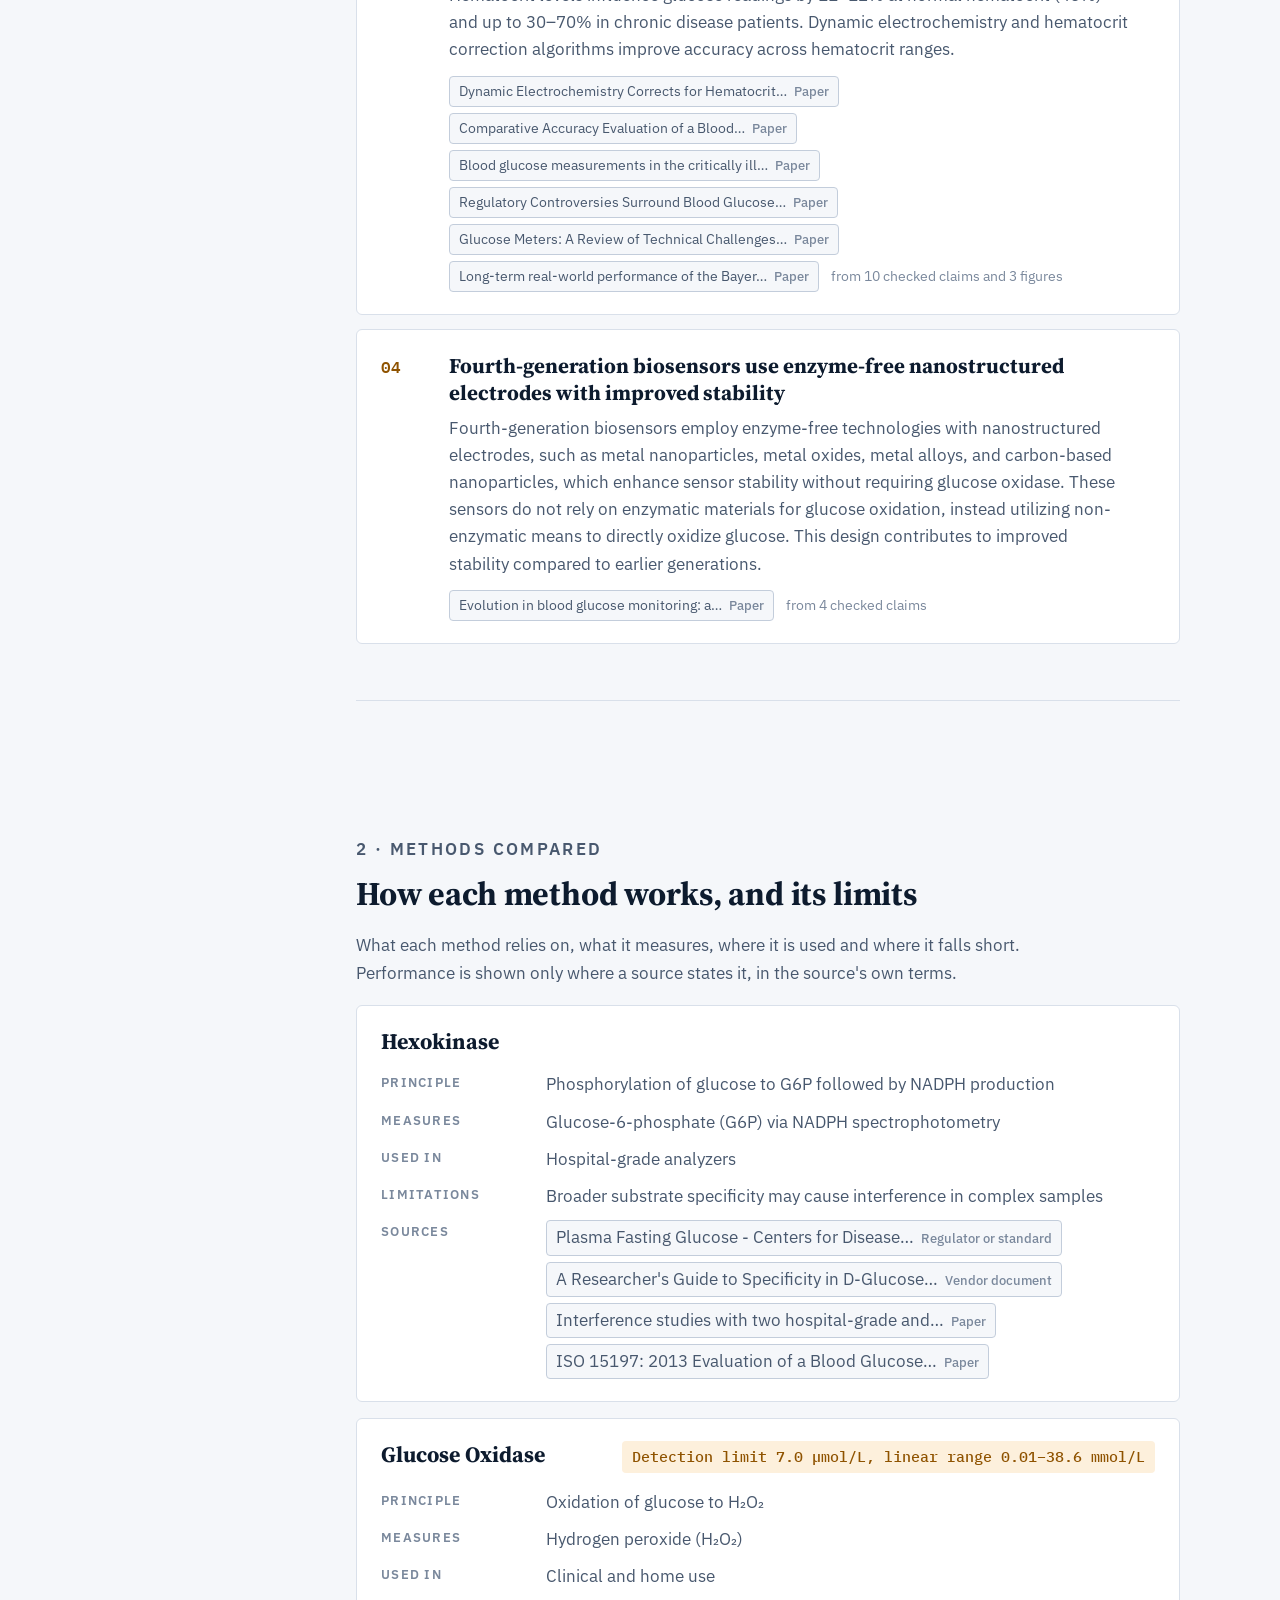
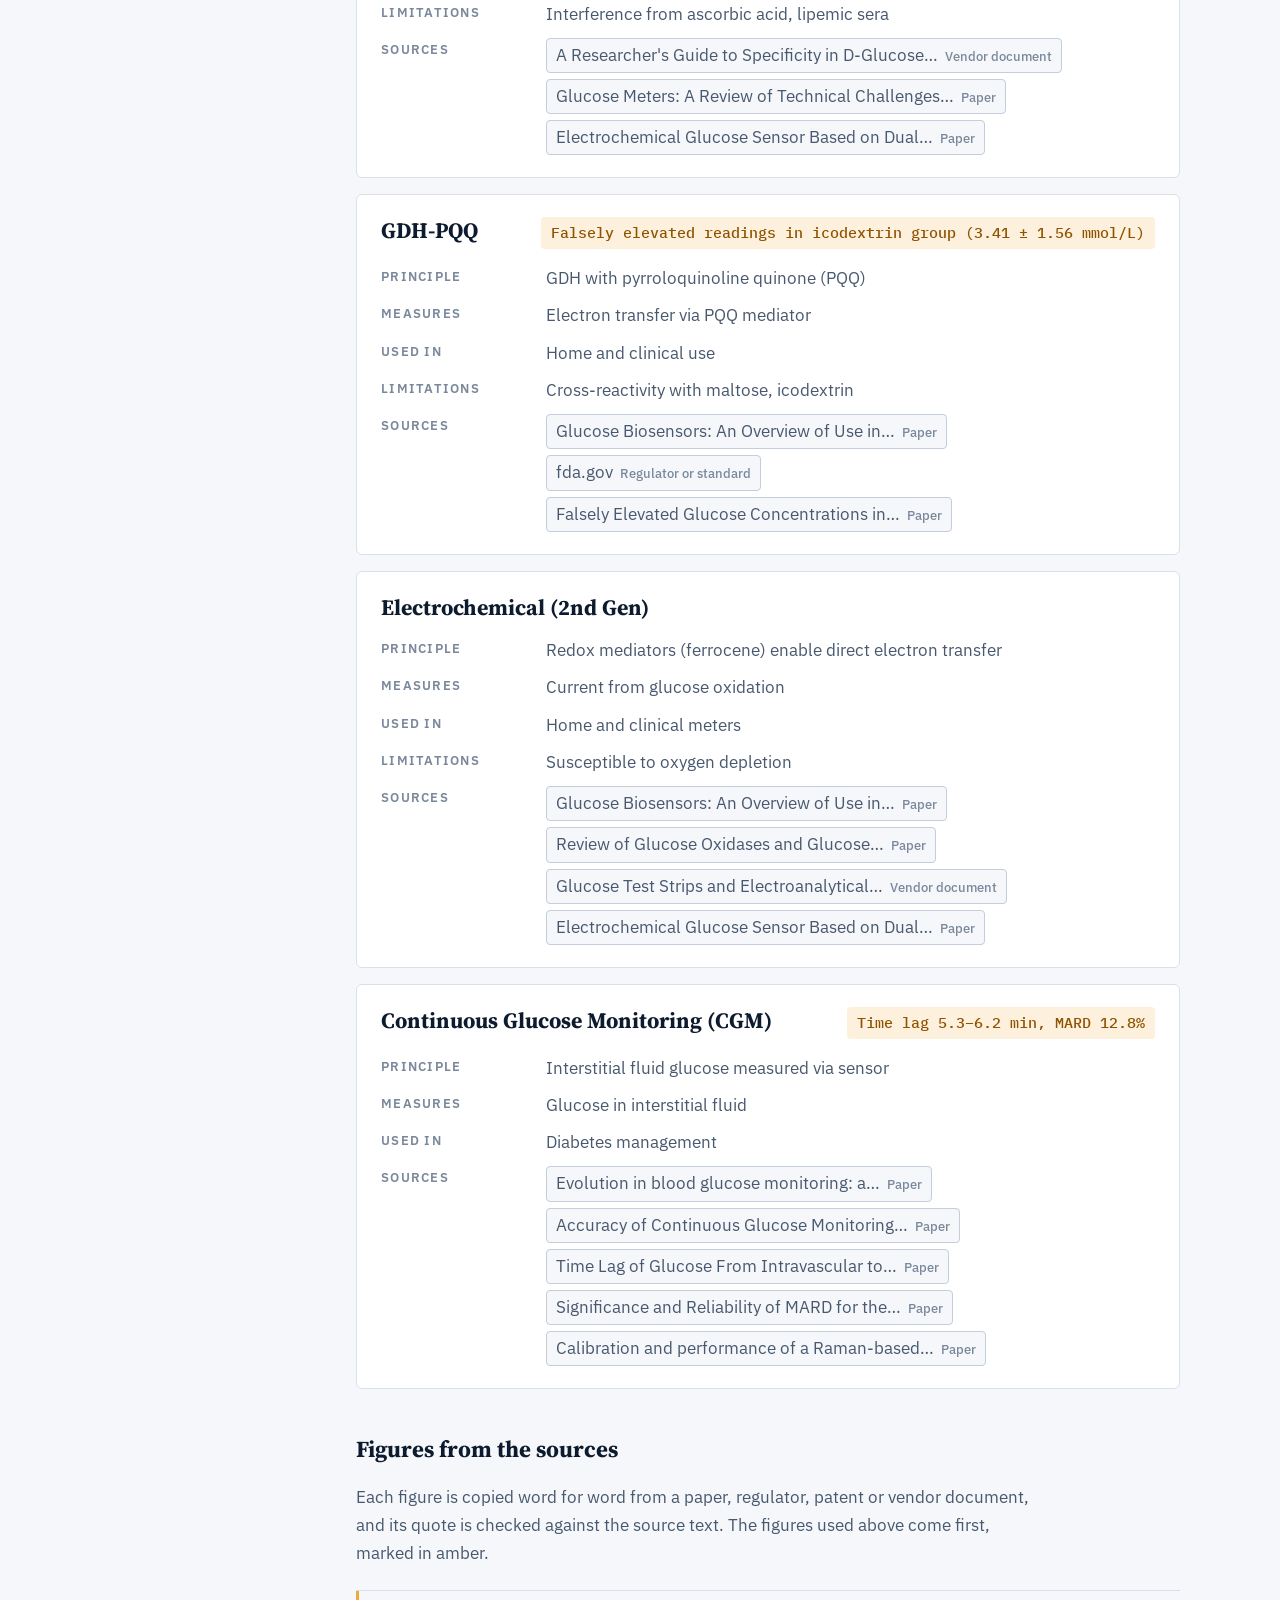
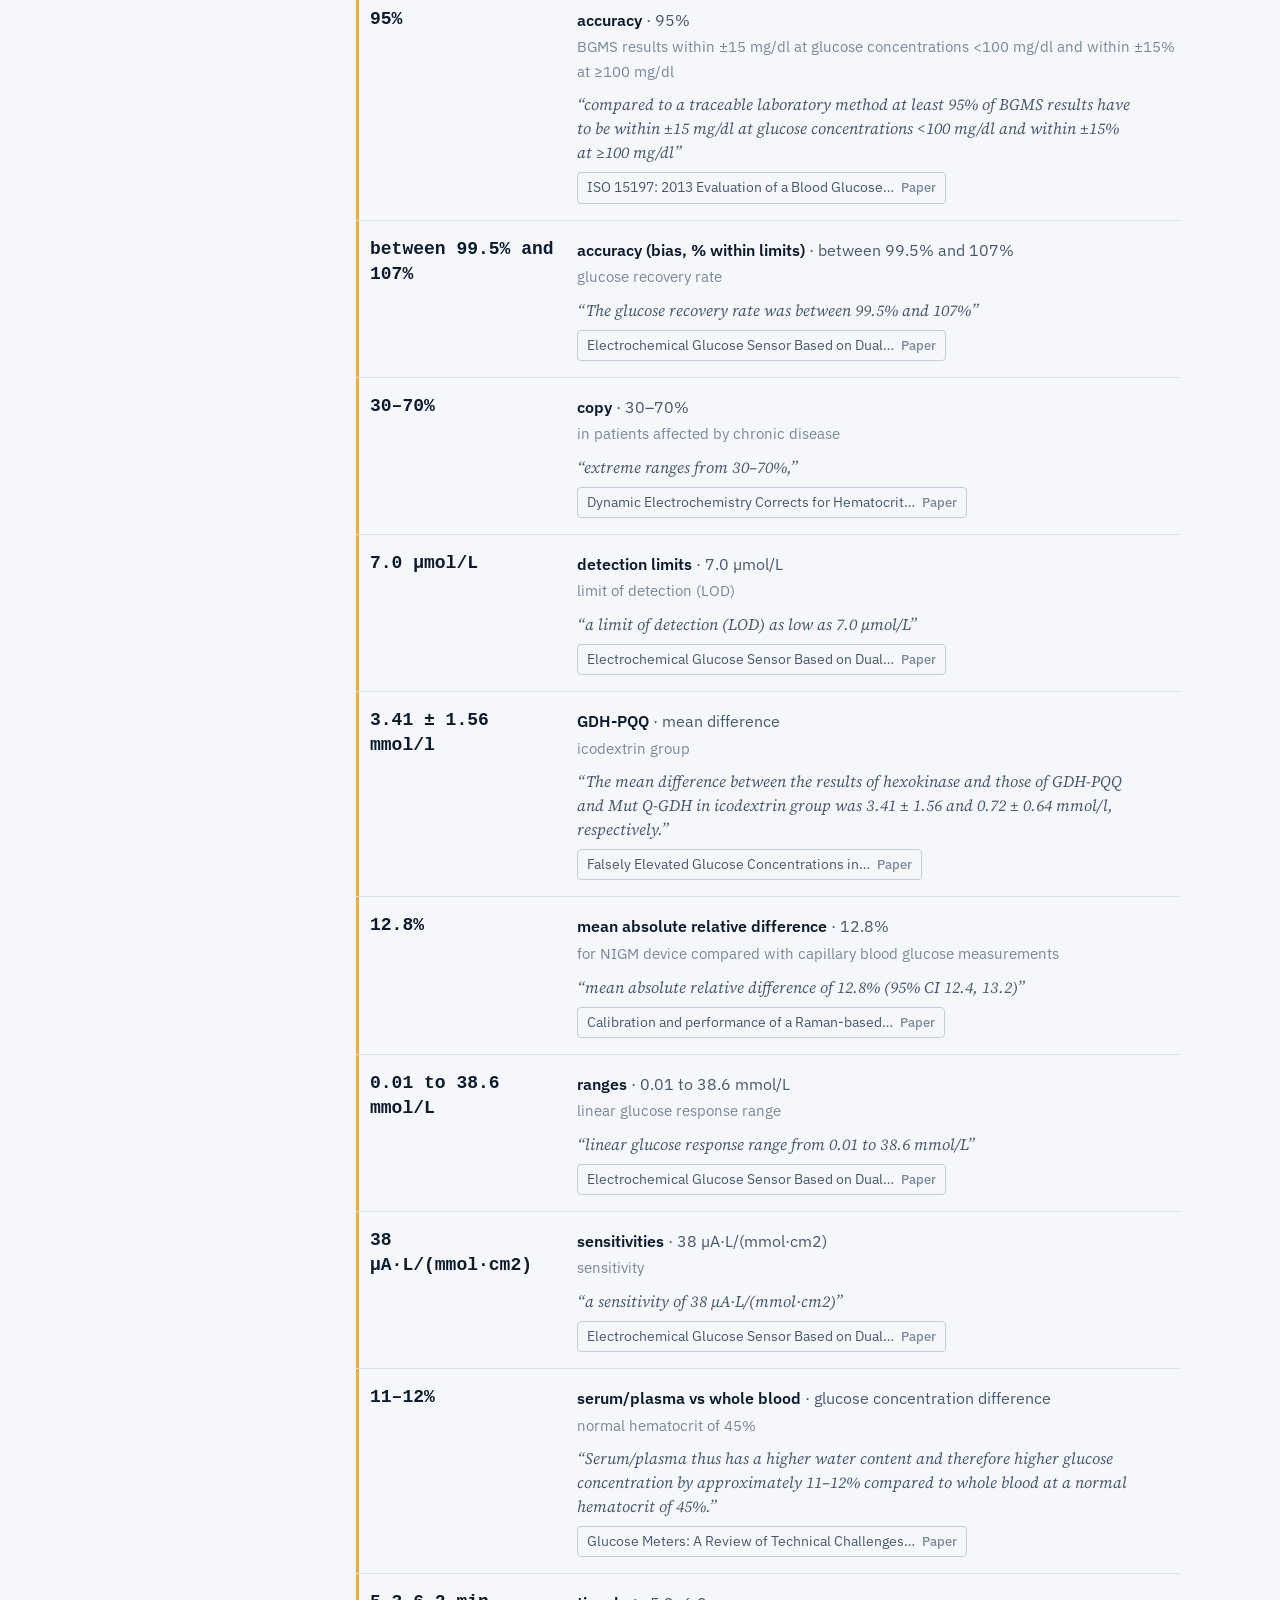
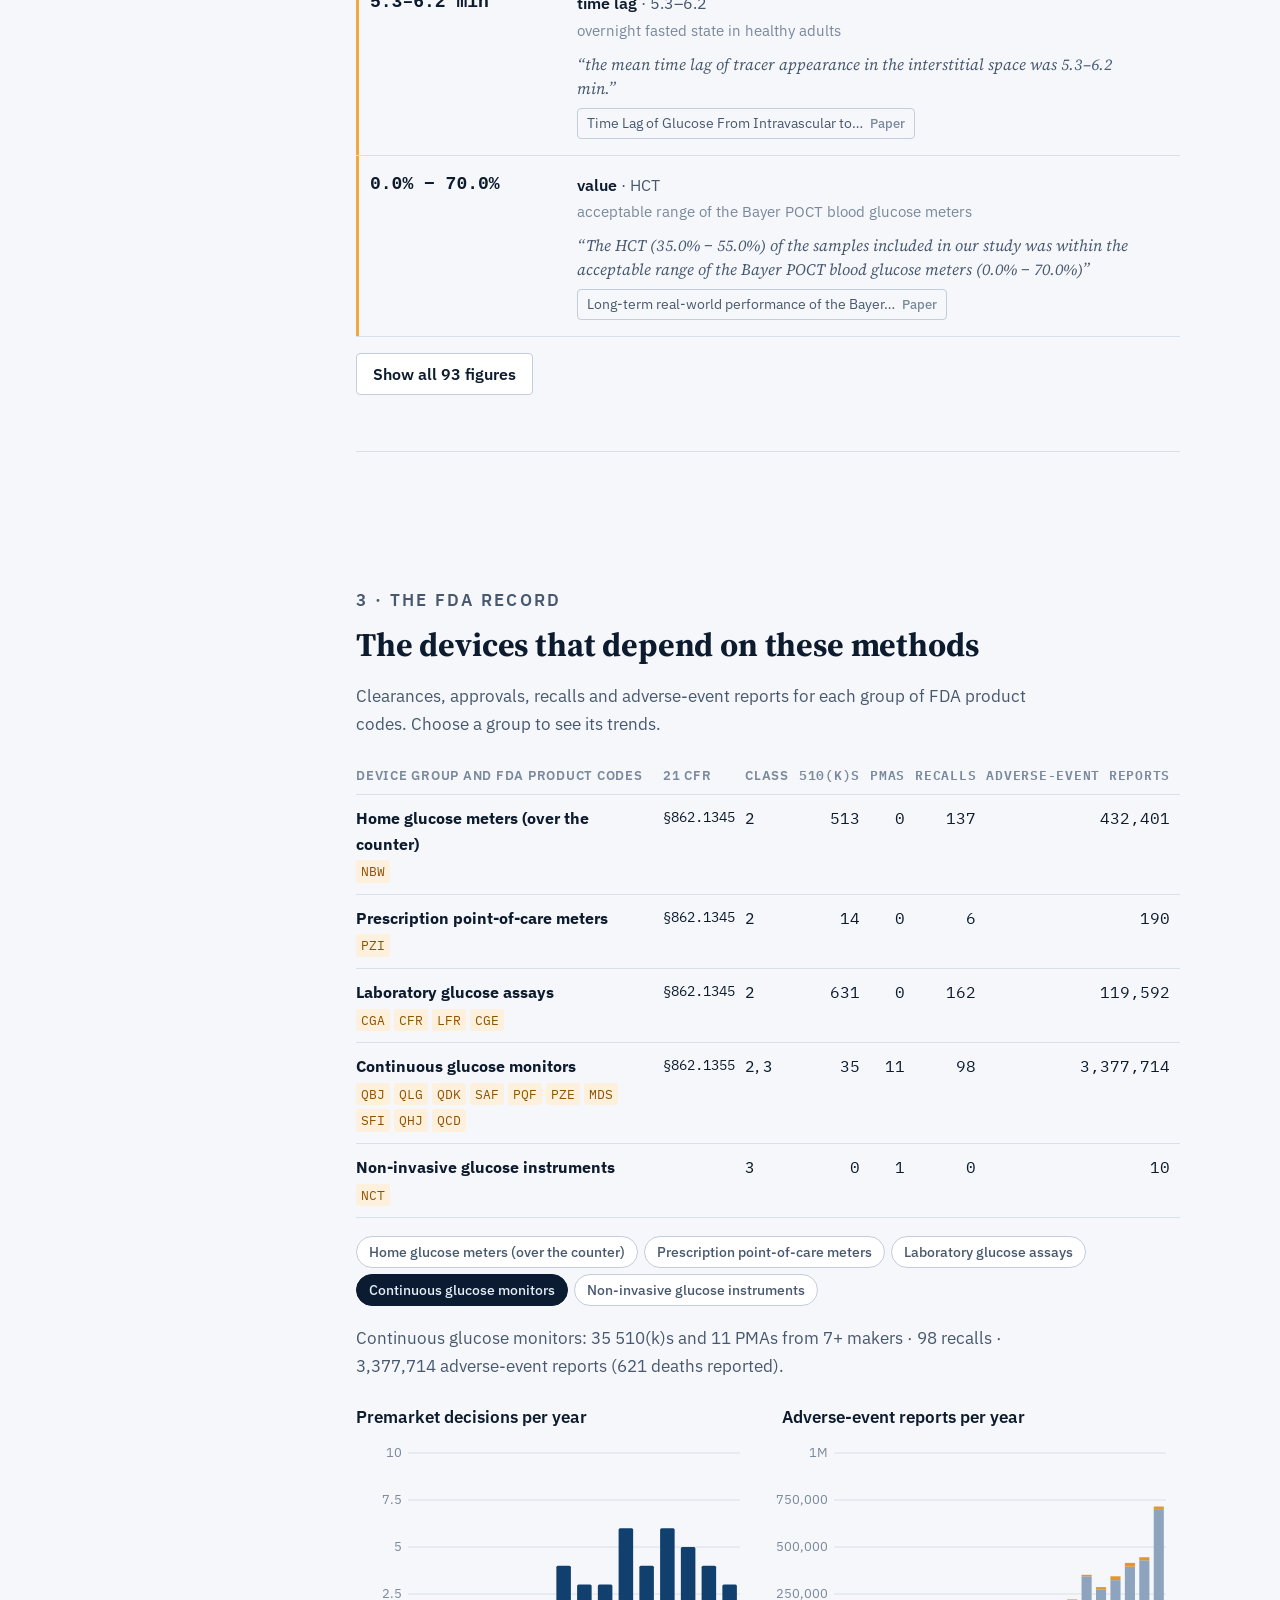
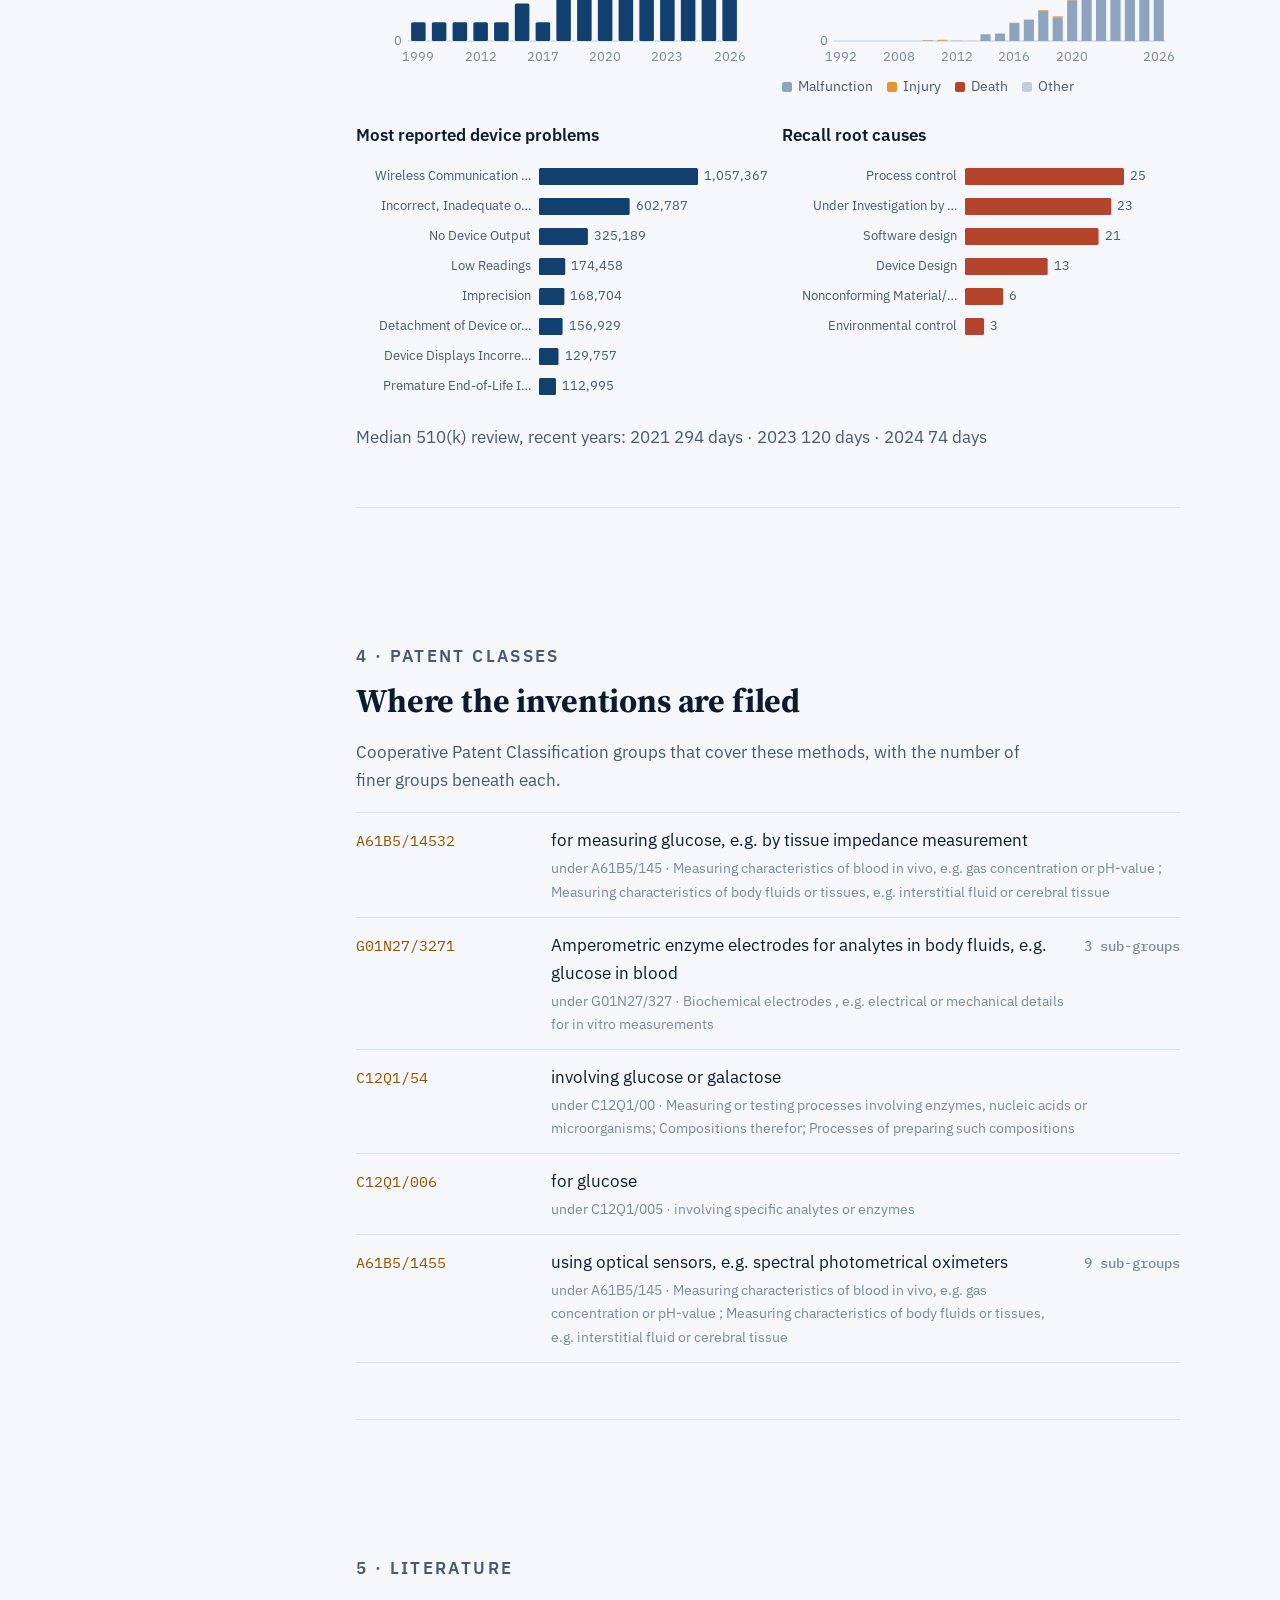
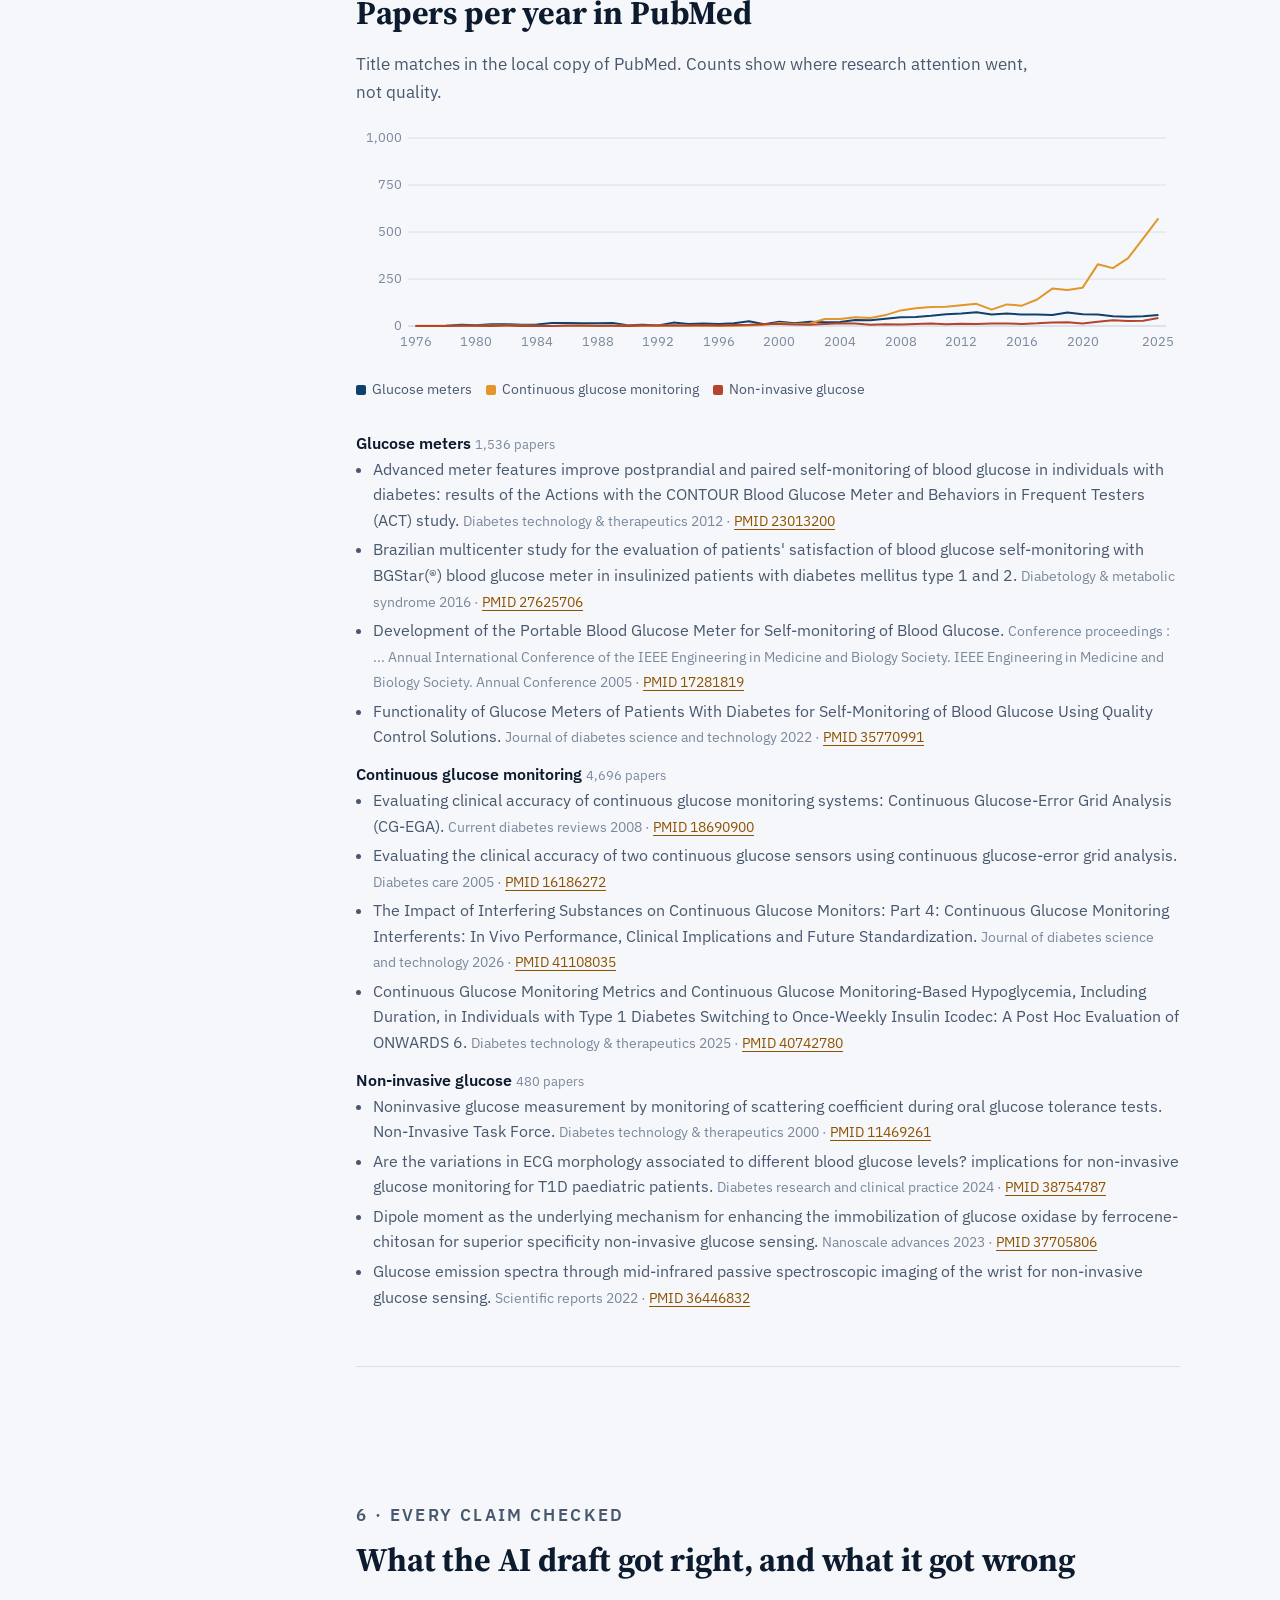
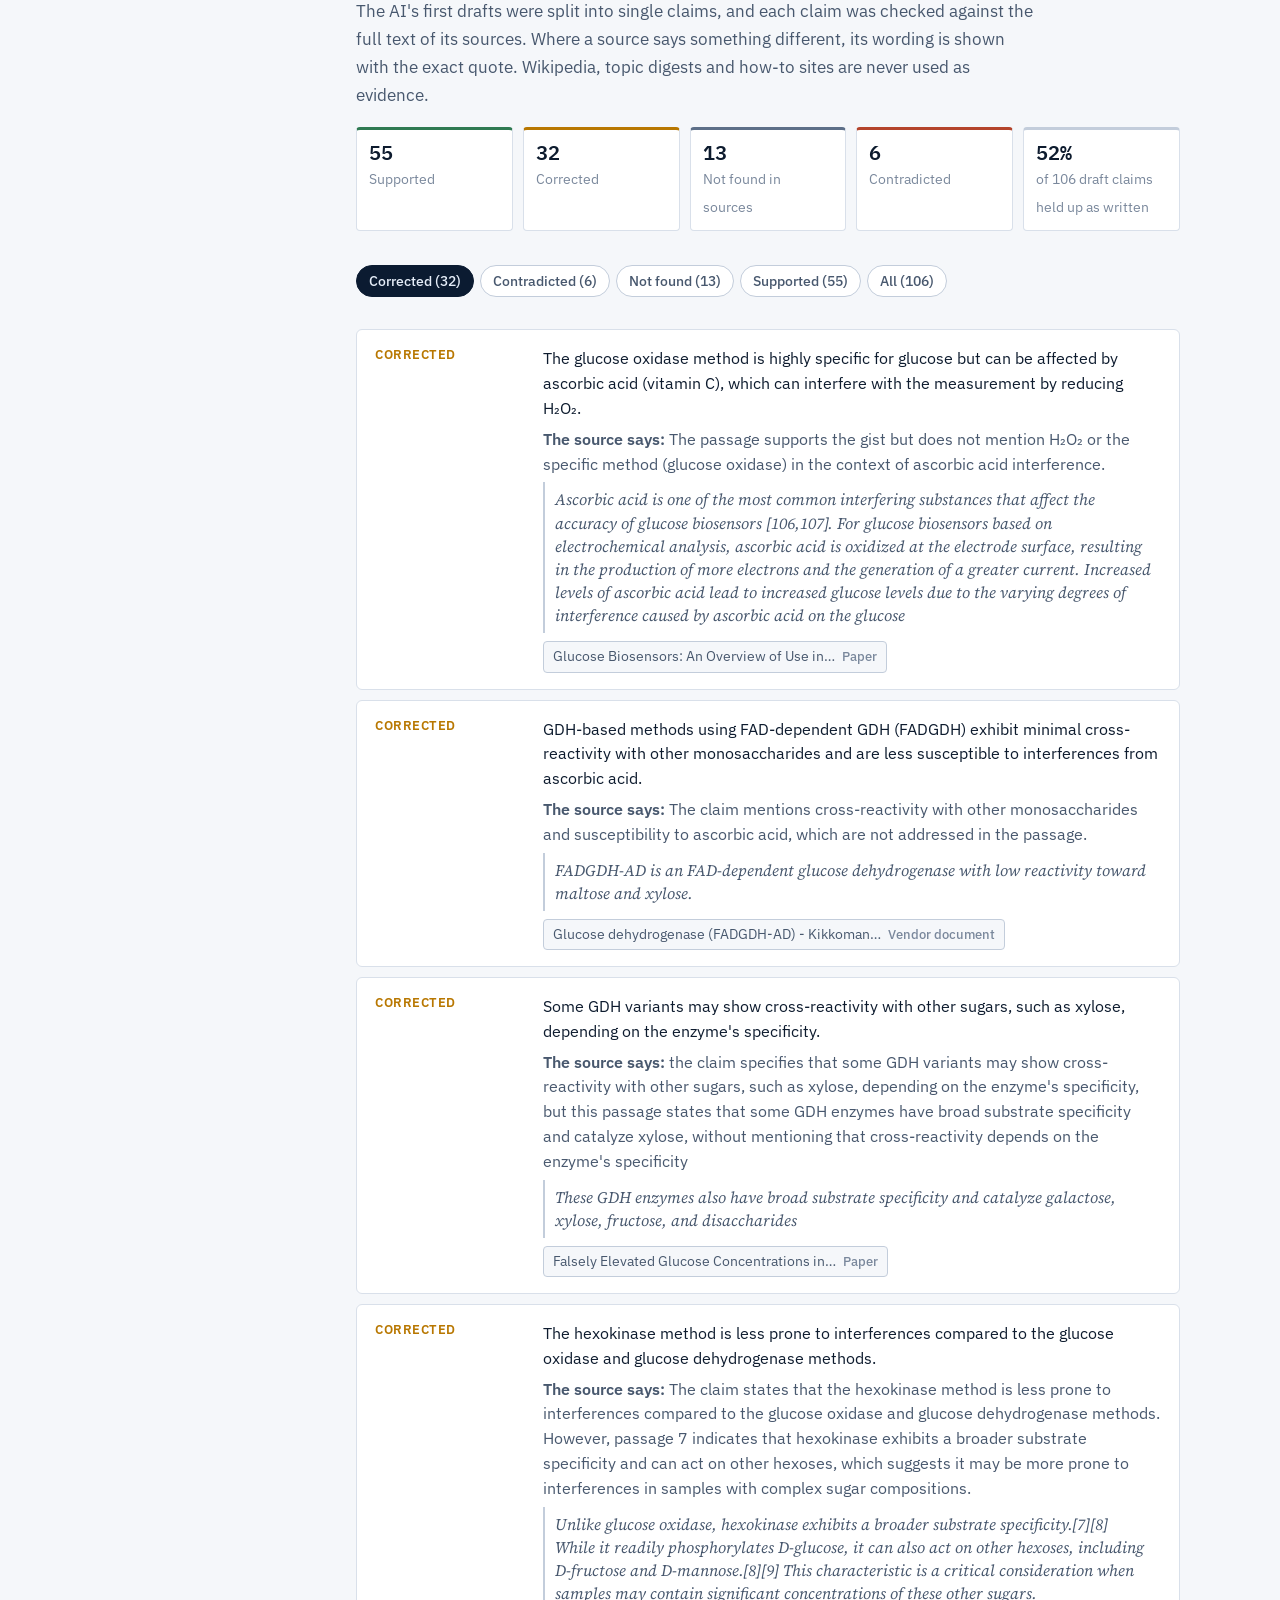
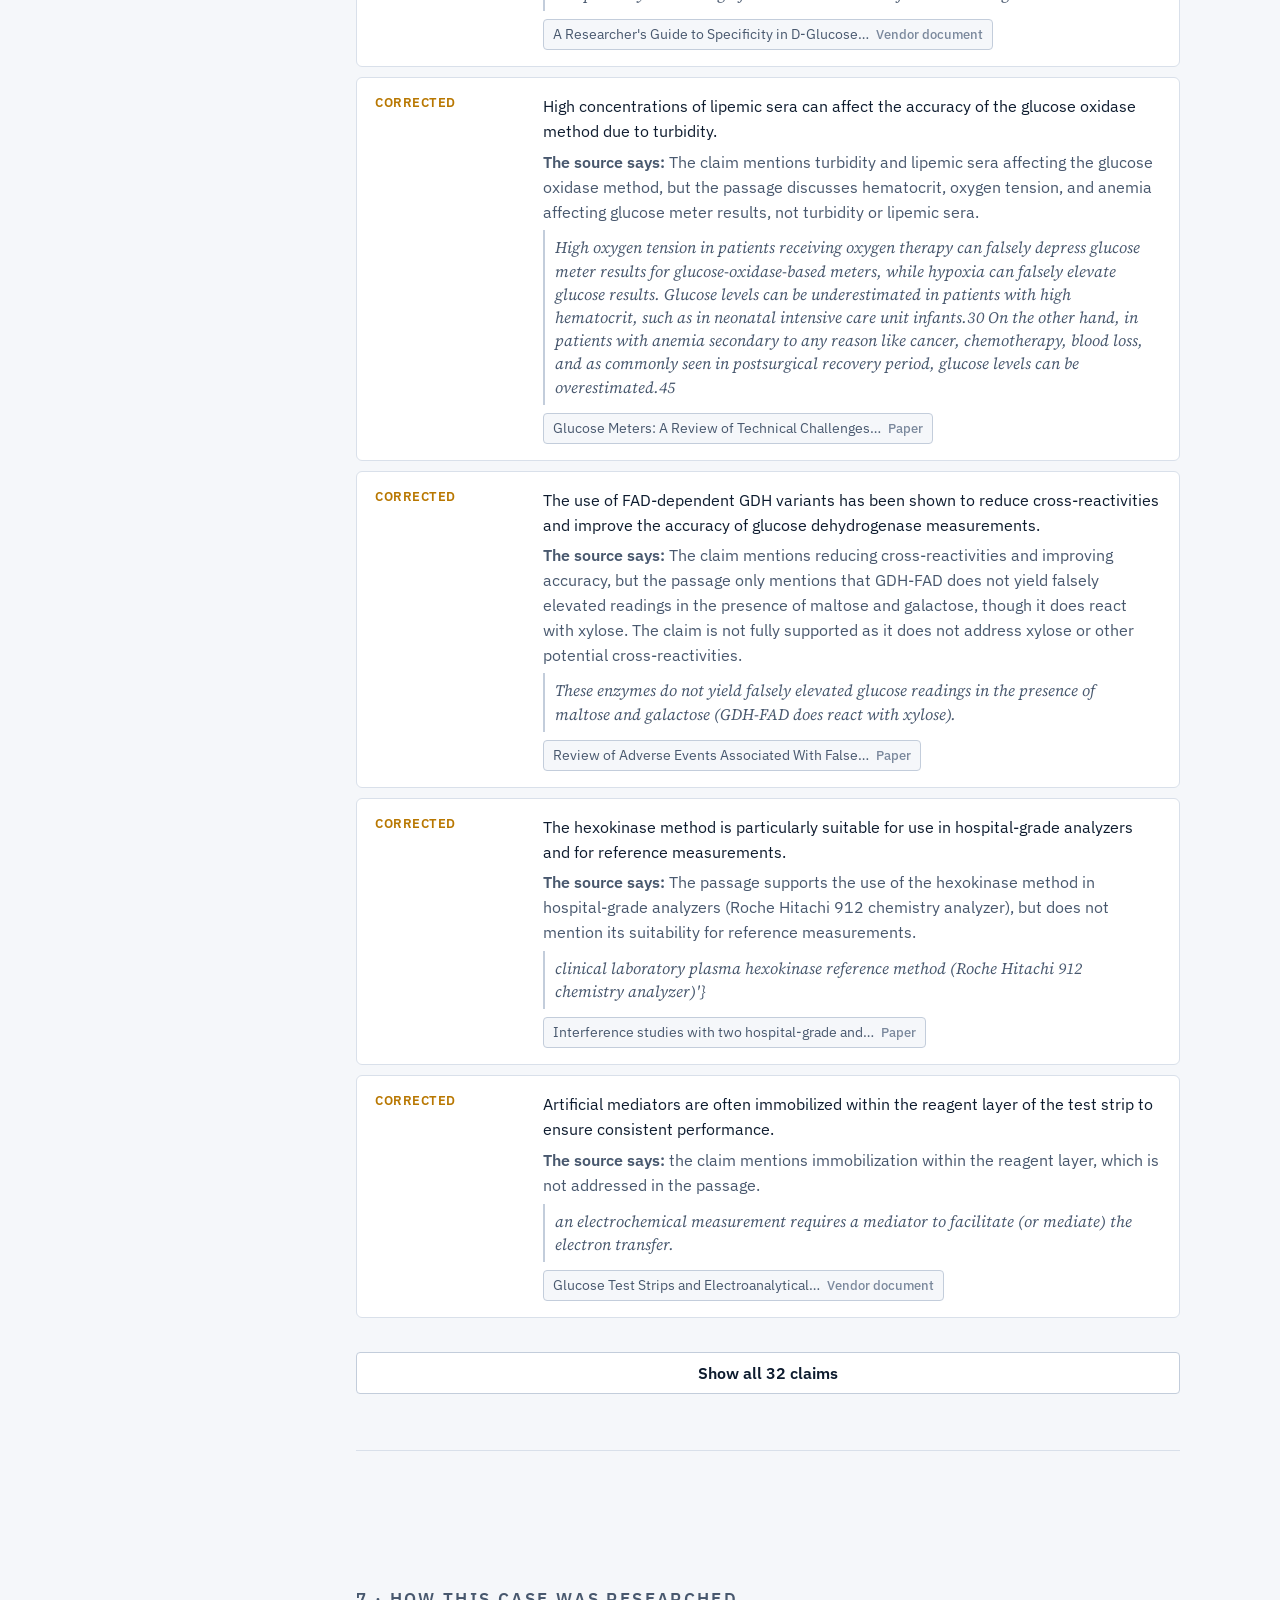
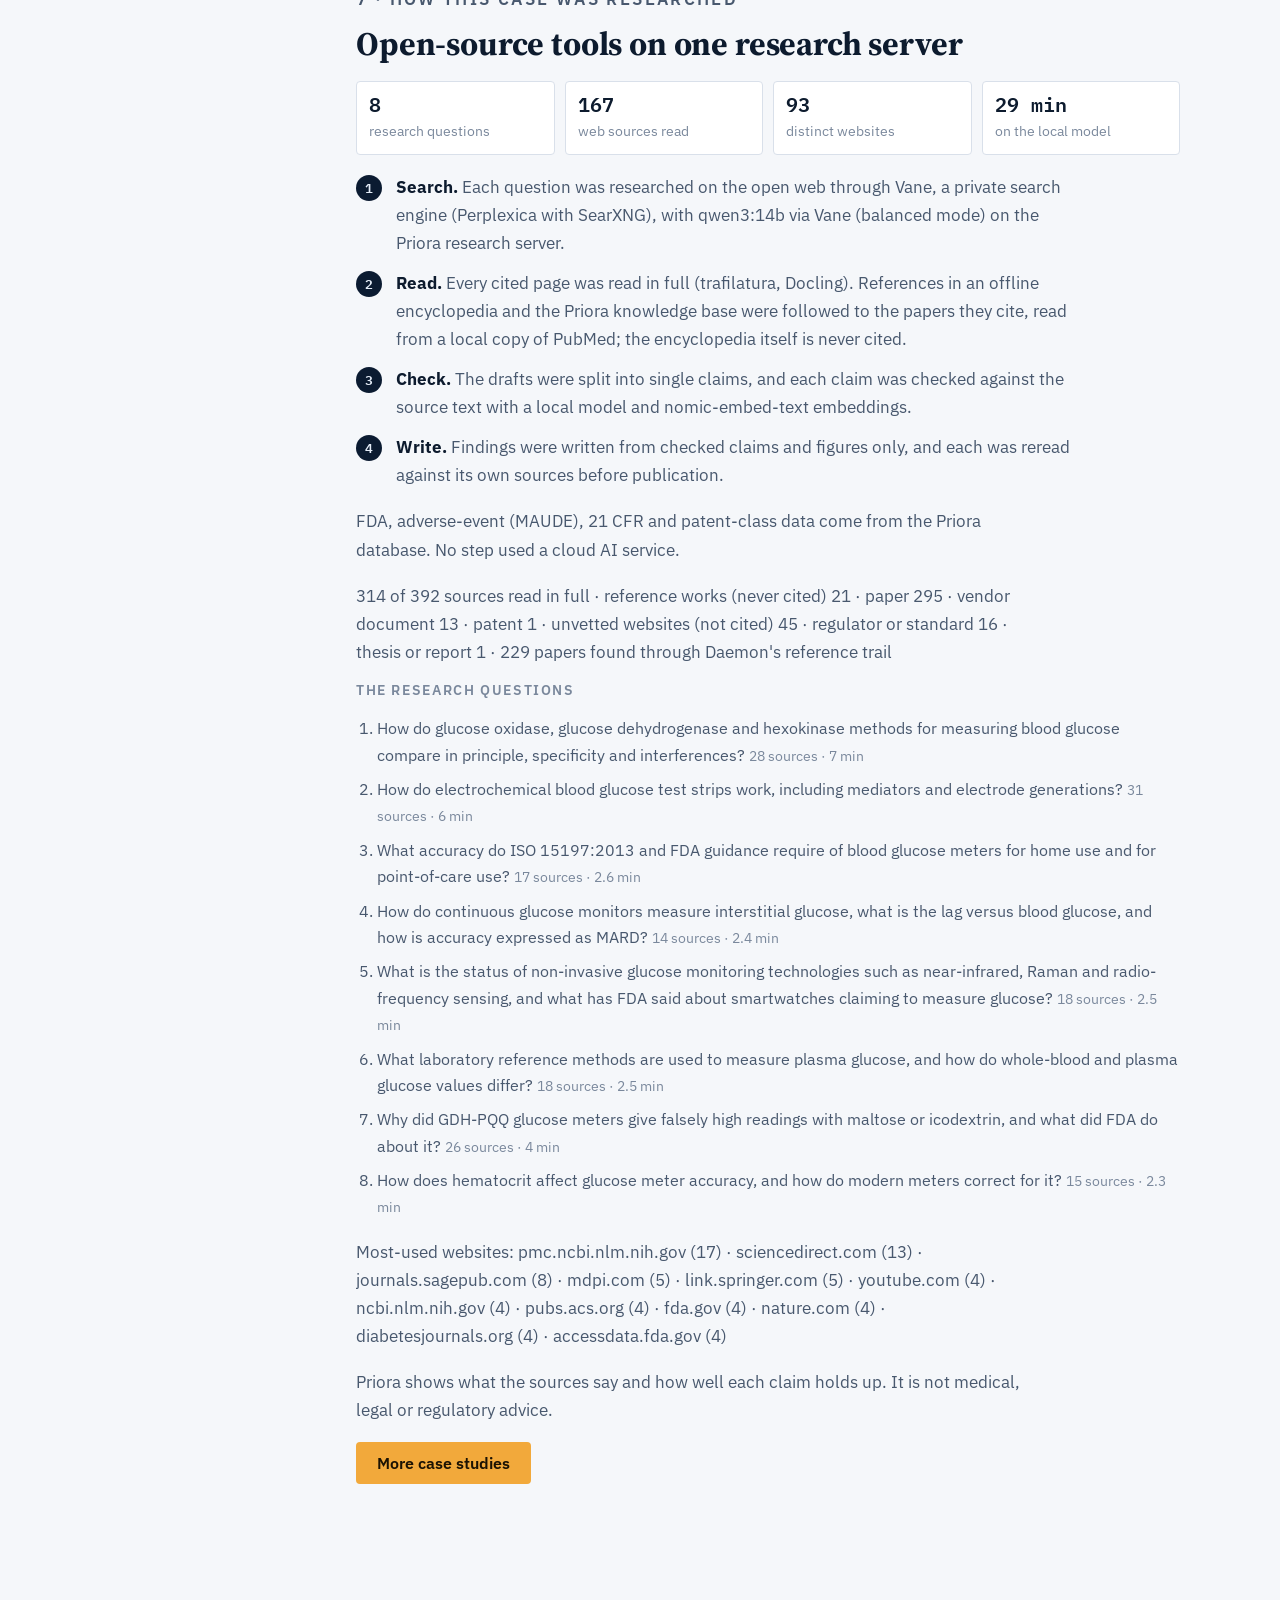
==== commit f01a850c: "Site design pass: type scale, readable charts, method cards, figures list" ====
--- a/case-blood-glucose.html
+++ b/case-blood-glucose.html
@@ -50,25 +50,24 @@
     <section class="finding" id="findings">
       <p class="eyebrow">1 · Key findings</p>
       <h2>What the research established</h2>
-      <p class="lead">Written by a local model from checked claims only. Each finding lists the claims it rests on and the sources that support them.</p>
+      <p class="lead">Drafted by a local AI model from checked claims only, then each finding was reread against its own sources. Every source under a finding opens the paper or document it came from.</p>
       <ol class="keyfind" id="findings-list"></ol>
     </section>
 
     <section class="finding" id="methods">
       <p class="eyebrow">2 · Methods compared</p>
       <h2>How each method works, and its limits</h2>
-      <p>Performance figures are given only where a source states them, in the source's own terms.</p>
+      <p>What each method relies on, what it measures, where it is used and where it falls short. Performance is shown only where a source states it, in the source's own terms.</p>
       <div id="methods-table"></div>
-      <h3 style="margin-top:28px">Figures from the sources</h3>
-      <p>Every figure below is copied word for word from a paper, regulator, patent or vendor document; the quote
-      is checked against the source text before it is kept. Figures used in the findings or the table are marked.</p>
+      <h3 class="subh">Figures from the sources</h3>
+      <p>Each figure is copied word for word from a paper, regulator, patent or vendor document, and its quote is checked against the source text. The figures used above come first, marked in amber.</p>
       <div id="figures-table"></div>
     </section>
 
     <section class="finding" id="record">
       <p class="eyebrow">3 · The FDA record</p>
       <h2>The devices that depend on these methods</h2>
-      <p>Clearances, approvals, recalls and adverse-event reports for each group of FDA product codes. Choose a group.</p>
+      <p>Clearances, approvals, recalls and adverse-event reports for each group of FDA product codes. Choose a group to see its trends.</p>
       <div id="fda-table"></div>
       <div class="tabs" id="group-tabs" role="group" aria-label="Device group"></div>
       <p id="g-summary" class="formnote"></p>
@@ -101,7 +100,7 @@
     <section class="finding" id="review">
       <p class="eyebrow">6 · Every claim checked</p>
       <h2>What the AI draft got right, and what it got wrong</h2>
-      <p>The web-research drafts were split into single claims. Each claim was checked against the full text of the sources, with an exact quote. A claim whose numbers do not appear in the quoted source is marked as corrected, not supported. Wikipedia, topic digests and how-to sites are never used as evidence.</p>
+      <p>The AI's first drafts were split into single claims, and each claim was checked against the full text of its sources. Where a source says something different, its wording is shown with the exact quote. Wikipedia, topic digests and how-to sites are never used as evidence.</p>
       <div class="vtally" id="review-tally"></div>
       <div class="tabs" id="review-filter" role="group" aria-label="Show claims" style="margin-top:16px"></div>
       <ol class="rlog" id="review-log"></ol>
@@ -111,7 +110,13 @@
       <p class="eyebrow">7 · How this case was researched</p>
       <h2>Open-source tools on one research server</h2>
       <div class="rstats" id="r-stats"></div>
-      <p>Web research ran in Vane, a private search engine (Perplexica with SearXNG), with <span id="r-model">a local model</span>. Every cited page was then read in full (trafilatura, Docling). Daemon searched an offline Wikipedia and the Priora knowledge base, but only to follow their references to the papers they cite, which were read from a local copy of PubMed. Claims were checked with a local model and nomic-embed-text embeddings. FDA, MAUDE, 21 CFR and CPC data come from the Priora database. No step used a cloud AI service.</p>
+      <ol class="howlist">
+        <li><b>Search.</b> Each question was researched on the open web through Vane, a private search engine (Perplexica with SearXNG), with <span id="r-model">a local model</span>.</li>
+        <li><b>Read.</b> Every cited page was read in full (trafilatura, Docling). References in an offline encyclopedia and the Priora knowledge base were followed to the papers they cite, read from a local copy of PubMed; the encyclopedia itself is never cited.</li>
+        <li><b>Check.</b> The drafts were split into single claims, and each claim was checked against the source text with a local model and nomic-embed-text embeddings.</li>
+        <li><b>Write.</b> Findings were written from checked claims and figures only, and each was reread against its own sources before publication.</li>
+      </ol>
+      <p>FDA, adverse-event (MAUDE), 21 CFR and patent-class data come from the Priora database. No step used a cloud AI service.</p>
       <p class="formnote" id="r-tiers"></p>
       <h3>The research questions</h3>
       <ol class="qlist" id="r-questions"></ol>
--- a/assets/site.css
+++ b/assets/site.css
@@ -28,18 +28,18 @@
 * { box-sizing: border-box; }
 html { scroll-behavior: smooth; }
 @media (prefers-reduced-motion: reduce) { html { scroll-behavior: auto; } * { animation: none !important; transition: none !important; } }
-body { margin: 0; background: var(--paper); color: var(--ink); font: 16px/1.6 var(--ui); -webkit-font-smoothing: antialiased; }
+body { margin: 0; background: var(--paper); color: var(--ink); font: 17px/1.65 var(--ui); -webkit-font-smoothing: antialiased; }
 body::before { content: ""; position: fixed; inset: 0 0 auto; height: env(safe-area-inset-top, 0px); z-index: 10; background: var(--navy); }
 a { color: var(--amber-ink); text-underline-offset: 3px; }
 :focus-visible { outline: 2px solid var(--amber); outline-offset: 3px; border-radius: 2px; }
 img, svg { max-width: 100%; }
 .wrap { max-width: 1120px; margin: 0 auto; padding-left: max(20px, env(safe-area-inset-left, 0px)); padding-right: max(20px, env(safe-area-inset-right, 0px)); }
-.mono, code { font-family: var(--mono); font-size: .9em; }
+.mono, code { font-family: var(--mono); font-size: max(12.5px, .9em); }
 h1, h2, h3 { text-wrap: balance; }
 h2 { font: 700 clamp(28px, 3.4vw, 40px)/1.12 var(--display); margin: 0; letter-spacing: -.005em; }
-h3 { font: 600 18px/1.3 var(--ui); margin: 0; }
-.eyebrow { font: 600 12px/1 var(--ui); letter-spacing: .14em; text-transform: uppercase; color: var(--amber-ink); margin: 0 0 14px; }
-.sub { color: var(--ink-2); max-width: 62ch; margin: 14px 0 0; font-size: 17px; }
+h3 { font: 600 19px/1.35 var(--ui); margin: 0; }
+.eyebrow { font: 600 13px/1 var(--ui); letter-spacing: .14em; text-transform: uppercase; color: var(--amber-ink); margin: 0 0 14px; }
+.sub { color: var(--ink-2); max-width: 64ch; margin: 16px 0 0; font-size: 18.5px; line-height: 1.6; }
 
 /* ---- masthead ---- */
 .mast { background: var(--navy); color: var(--on-navy); position: relative; overflow: hidden; }
@@ -50,46 +50,46 @@
 .nav { display: flex; align-items: center; gap: 20px; padding-block: 18px; }
 .brand { display: inline-flex; align-items: center; gap: 10px; color: var(--on-navy); text-decoration: none; font: 700 22px/1 var(--display); letter-spacing: .01em; }
 .brand svg { width: 28px; height: 28px; flex: none; }
-.nav .links { margin-left: auto; display: flex; align-items: center; gap: 22px; font-size: 14.5px; }
+.nav .links { margin-left: auto; display: flex; align-items: center; gap: 22px; font-size: 16px; }
 .nav .links a { color: var(--on-navy-2); text-decoration: none; }
 .nav .links a:hover, .nav .links a[aria-current] { color: var(--on-navy); }
-.btn { display: inline-flex; align-items: center; gap: 8px; border-radius: 4px; padding: 11px 18px; font: 600 15px/1 var(--ui);
+.btn { display: inline-flex; align-items: center; gap: 8px; border-radius: 4px; padding: 12px 20px; font: 600 16px/1 var(--ui);
   text-decoration: none; border: 1px solid transparent; cursor: pointer; }
 .btn.primary { background: var(--amber); color: #1b1203; }
 .btn.primary:hover { background: #ffbd5c; }
 .btn.ghost { border-color: #2c4670; color: var(--on-navy); }
 .btn.ghost:hover { border-color: var(--amber); }
-.nav .links .btn { padding: 8px 14px; font-size: 14px; color: #1b1203; }
+.nav .links .btn { padding: 8px 14px; font-size: 15.5px; color: #1b1203; }
 @media (max-width: 760px) { .nav .links a:not(.btn) { display: none; } }
 
 .hero { display: grid; grid-template-columns: minmax(0, 1.05fr) minmax(0, .95fr); gap: 48px; align-items: center; padding-block: 44px 72px; }
 .hero h1 { font: 700 clamp(40px, 5.6vw, 66px)/1.02 var(--display); margin: 0; letter-spacing: -.015em; }
 .hero h1 em { font-style: italic; color: var(--amber); }
-.hero .lead { font-size: 19px; line-height: 1.55; color: var(--on-navy-2); max-width: 34em; margin: 22px 0 0; }
+.hero .lead { font-size: 20px; line-height: 1.55; color: var(--on-navy-2); max-width: 34em; margin: 22px 0 0; }
 .hero .ctas { display: flex; flex-wrap: wrap; gap: 12px; margin-top: 30px; }
-.hero .fine { margin-top: 16px; font-size: 13.5px; color: var(--on-navy-2); }
+.hero .fine { margin-top: 16px; font-size: 15px; color: var(--on-navy-2); }
 @media (max-width: 900px) { .hero { grid-template-columns: 1fr; gap: 36px; padding-block: 24px 52px; } }
 
 /* the search-report sheet in the hero */
 .sheet { background: var(--surface); color: var(--ink); border-radius: 6px; box-shadow: 0 30px 60px -20px rgba(0,0,0,.55), 0 0 0 1px rgba(255,255,255,.04);
-  font-size: 13.5px; overflow: hidden; transform: rotate(.6deg); animation: rise .7s ease-out both; border: 1px solid var(--rule-2); }
+  font-size: 15px; overflow: hidden; transform: rotate(.6deg); animation: rise .7s ease-out both; border: 1px solid var(--rule-2); }
 @keyframes rise { from { transform: translateY(10px) rotate(.6deg); opacity: .4; } }
 .sheet header { display: flex; justify-content: space-between; gap: 12px; padding: 12px 16px; border-bottom: 1px solid var(--rule);
-  font: 500 11px/1.4 var(--mono); letter-spacing: .06em; text-transform: uppercase; color: var(--ink-3); }
+  font: 500 12.5px/1.4 var(--mono); letter-spacing: .06em; text-transform: uppercase; color: var(--ink-3); }
 .sheet .dev { padding: 14px 16px 10px; }
 .sheet .dev b { font: 700 19px/1.2 var(--display); display: block; }
-.sheet .dev span { color: var(--ink-2); font-size: 13px; }
-.sheet .grp { padding: 8px 16px 2px; font: 600 10.5px/1 var(--ui); letter-spacing: .12em; text-transform: uppercase; color: var(--ink-3); display: flex; gap: 8px; align-items: center; }
+.sheet .dev span { color: var(--ink-2); font-size: 14px; }
+.sheet .grp { padding: 8px 16px 2px; font: 600 12.5px/1 var(--ui); letter-spacing: .12em; text-transform: uppercase; color: var(--ink-3); display: flex; gap: 8px; align-items: center; }
 .sheet .grp .tagx { margin-left: auto; }
 .sheet .line { display: grid; grid-template-columns: 22px minmax(0, 1fr) auto; gap: 10px; align-items: baseline; padding: 7px 16px; border-top: 1px dashed var(--rule); }
 .sheet .line .t { min-width: 0; }
-.sheet .line .t small { display: block; color: var(--ink-3); font-size: 12px; }
-.sheet .line .v { font: 500 12.5px var(--mono); color: var(--ink-2); white-space: nowrap; font-variant-numeric: tabular-nums; }
-.sheet footer { padding: 10px 16px; background: var(--surface-2); font-size: 11.5px; color: var(--ink-3); display: flex; flex-wrap: wrap; gap: 4px 14px; }
-.cat { display: inline-grid; place-items: center; width: 20px; height: 20px; border-radius: 3px; font: 600 11.5px/1 var(--mono); color: #fff; }
+.sheet .line .t small { display: block; color: var(--ink-3); font-size: 13.5px; }
+.sheet .line .v { font: 500 14px var(--mono); color: var(--ink-2); white-space: nowrap; font-variant-numeric: tabular-nums; }
+.sheet footer { padding: 10px 16px; background: var(--surface-2); font-size: 13px; color: var(--ink-3); display: flex; flex-wrap: wrap; gap: 4px 14px; }
+.cat { display: inline-grid; place-items: center; width: 20px; height: 20px; border-radius: 3px; font: 600 13px/1 var(--mono); color: #fff; }
 .cat.x { background: var(--cat-x); } .cat.y { background: var(--cat-y); } .cat.a { background: var(--cat-a); }
 .cat.f { background: var(--chart-1); }
-.tagx { font: 600 10px/1 var(--ui); letter-spacing: .08em; text-transform: uppercase; color: var(--amber-ink); background: var(--amber-soft);
+.tagx { font: 600 12.5px/1 var(--ui); letter-spacing: .08em; text-transform: uppercase; color: var(--amber-ink); background: var(--amber-soft);
   border-radius: 3px; padding: 4px 6px; }
 
 /* ---- sections ---- */
@@ -98,32 +98,32 @@
 .cards3 { display: grid; grid-template-columns: repeat(3, minmax(0, 1fr)); gap: 20px; margin-top: 40px; }
 .card { background: var(--surface); border: 1px solid var(--rule); border-radius: 6px; padding: 22px; display: flex; flex-direction: column; gap: 10px; min-width: 0; }
 section.alt .card { background: var(--paper); }
-.card p { margin: 0; color: var(--ink-2); font-size: 15px; }
-.card .when { font: 500 12px var(--mono); color: var(--cat-x); }
+.card p { margin: 0; color: var(--ink-2); font-size: 16.5px; }
+.card .when { font: 500 13.5px var(--mono); color: var(--cat-x); }
 @media (max-width: 860px) { .cards3 { grid-template-columns: 1fr; } }
 
 .modules { display: grid; grid-template-columns: repeat(2, minmax(0, 1fr)); gap: 20px; margin-top: 40px; }
 .mod { border: 1px solid var(--rule); border-radius: 6px; background: var(--surface); display: grid; grid-template-rows: auto 1fr; min-width: 0; overflow: hidden; }
 .mod .fig { background: var(--surface-2); border-bottom: 1px solid var(--rule); padding: 18px; min-height: 170px; display: grid; align-items: center; overflow-x: auto; }
 .mod .txt { padding: 20px 22px 24px; display: flex; flex-direction: column; gap: 8px; }
-.mod .name { font: 600 12px/1 var(--mono); letter-spacing: .08em; text-transform: uppercase; color: var(--amber-ink); }
-.mod p { margin: 0; color: var(--ink-2); font-size: 15px; }
-.mod ul { margin: 4px 0 0; padding-left: 1.1em; color: var(--ink-2); font-size: 14.5px; }
+.mod .name { font: 600 13.5px/1 var(--mono); letter-spacing: .08em; text-transform: uppercase; color: var(--amber-ink); }
+.mod p { margin: 0; color: var(--ink-2); font-size: 16.5px; }
+.mod ul { margin: 4px 0 0; padding-left: 1.1em; color: var(--ink-2); font-size: 16px; }
 @media (max-width: 860px) { .modules { grid-template-columns: 1fr; } }
 
 /* module figures */
-.fig-check { display: grid; gap: 6px; font-size: 13px; }
+.fig-check { display: grid; gap: 6px; font-size: 14px; }
 .fig-check .r { display: grid; grid-template-columns: 22px minmax(0, 1fr) auto; gap: 10px; align-items: center; background: var(--surface); border: 1px solid var(--rule); border-radius: 4px; padding: 6px 9px; }
-.st { font: 600 11px/1 var(--ui); border-radius: 10px; padding: 3px 8px; white-space: nowrap; }
+.st { font: 600 12.5px/1 var(--ui); border-radius: 10px; padding: 3px 8px; white-space: nowrap; }
 .st.act { background: color-mix(in srgb, var(--cat-x) 16%, transparent); color: var(--cat-x); }
 .st.pen { background: color-mix(in srgb, var(--cat-y) 18%, transparent); color: var(--cat-y); }
 .st.exp { background: color-mix(in srgb, var(--good) 16%, transparent); color: var(--good); }
-.matrix { border-collapse: collapse; font-size: 12px; width: 100%; min-width: 420px; }
+.matrix { border-collapse: collapse; font-size: 13.5px; width: 100%; min-width: 420px; }
 .matrix th, .matrix td { border: 1px solid var(--rule-2); padding: 5px 7px; text-align: left; background: var(--surface); }
-.matrix th { font: 600 10.5px/1.2 var(--ui); letter-spacing: .06em; text-transform: uppercase; color: var(--ink-3); background: var(--surface-2); }
+.matrix th { font: 600 12.5px/1.2 var(--ui); letter-spacing: .06em; text-transform: uppercase; color: var(--ink-3); background: var(--surface-2); }
 .matrix td.gap { background: color-mix(in srgb, var(--cat-x) 12%, var(--surface)); color: var(--cat-x); font-weight: 600; }
-.doc { background: var(--surface); border: 1px solid var(--rule); border-radius: 4px; padding: 14px 16px; font-size: 13px; display: grid; gap: 5px; max-width: 420px; }
-.doc b { font: 700 15px var(--display); }
+.doc { background: var(--surface); border: 1px solid var(--rule); border-radius: 4px; padding: 14px 16px; font-size: 14px; display: grid; gap: 5px; max-width: 420px; }
+.doc b { font: 700 16.5px var(--display); }
 .doc .ln { display: flex; gap: 10px; color: var(--ink-2); }
 .doc .ln .mono { color: var(--amber-ink); min-width: 4.8em; }
 
@@ -131,49 +131,49 @@
 .numbers { display: grid; grid-template-columns: repeat(4, minmax(0, 1fr)); gap: 0; margin-top: 40px; border-top: 2px solid var(--ink); }
 .num { padding: 20px 18px 22px 0; border-bottom: 1px solid var(--rule); min-width: 0; }
 .num b { display: block; font: 600 clamp(26px, 3vw, 36px)/1.1 var(--mono); font-variant-numeric: tabular-nums; letter-spacing: -.02em; }
-.num span { color: var(--ink-2); font-size: 14px; }
-.num small { display: block; color: var(--ink-3); font-size: 12px; margin-top: 4px; }
+.num span { color: var(--ink-2); font-size: 15.5px; }
+.num small { display: block; color: var(--ink-3); font-size: 13.5px; margin-top: 4px; }
 .num.soon b { color: var(--ink-3); }
 @media (max-width: 860px) { .numbers { grid-template-columns: repeat(2, minmax(0, 1fr)); } }
 
 .steps { display: grid; grid-template-columns: repeat(4, minmax(0, 1fr)); gap: 28px; margin-top: 40px; counter-reset: s; }
 .step { border-top: 2px solid var(--amber); padding-top: 16px; counter-increment: s; }
-.step::before { content: "Step " counter(s); font: 500 12px var(--mono); color: var(--ink-3); display: block; margin-bottom: 8px; }
-.step p { margin: 8px 0 0; color: var(--ink-2); font-size: 15px; }
+.step::before { content: "Step " counter(s); font: 500 13.5px var(--mono); color: var(--ink-3); display: block; margin-bottom: 8px; }
+.step p { margin: 8px 0 0; color: var(--ink-2); font-size: 16.5px; }
 @media (max-width: 860px) { .steps { grid-template-columns: 1fr 1fr; } }
 @media (max-width: 520px) { .steps { grid-template-columns: 1fr; } }
 
 .guard { display: grid; grid-template-columns: repeat(3, minmax(0, 1fr)); gap: 32px; margin-top: 40px; }
 .guard div { display: flex; flex-direction: column; gap: 8px; }
 .guard svg { width: 28px; height: 28px; color: var(--amber-ink); }
-.guard p { margin: 0; color: var(--ink-2); font-size: 15px; }
+.guard p { margin: 0; color: var(--ink-2); font-size: 16.5px; }
 @media (max-width: 860px) { .guard { grid-template-columns: 1fr; } }
 
 .teaser { display: grid; grid-template-columns: minmax(0, .9fr) minmax(0, 1.1fr); gap: 40px; align-items: center; }
 @media (max-width: 860px) { .teaser { grid-template-columns: 1fr; } }
 .chartbox { background: var(--surface); border: 1px solid var(--rule); border-radius: 6px; padding: 18px; min-width: 0; }
-.chartbox .cap { font: 600 13.5px var(--ui); margin-bottom: 2px; }
-.chartbox .src { font-size: 12px; color: var(--ink-3); margin-top: 8px; }
+.chartbox .cap { font: 600 15px var(--ui); margin-bottom: 2px; }
+.chartbox .src { font-size: 13.5px; color: var(--ink-3); margin-top: 8px; }
 .chart svg { display: block; width: 100%; height: auto; overflow: visible; }
-.chart text { font: 11px var(--ui); fill: var(--ink-3); }
+.chart text { font: 12.5px var(--ui); fill: var(--ink-3); }
 .chart .gl { stroke: var(--rule); stroke-width: 1; }
 .chart .ax { stroke: var(--rule-2); }
-.legend { display: flex; flex-wrap: wrap; gap: 6px 14px; font-size: 12.5px; color: var(--ink-2); margin-top: 6px; }
+.legend { display: flex; flex-wrap: wrap; gap: 6px 14px; font-size: 14px; color: var(--ink-2); margin-top: 6px; }
 .legend i { display: inline-block; width: 10px; height: 10px; border-radius: 2px; margin-right: 6px; vertical-align: -1px; }
 
 .contact { display: grid; grid-template-columns: minmax(0, 1fr) minmax(0, 1fr); gap: 48px; align-items: start; }
 @media (max-width: 860px) { .contact { grid-template-columns: 1fr; } }
 form.box { background: var(--surface); border: 1px solid var(--rule); border-radius: 6px; padding: 24px; display: grid; gap: 14px; }
-label { font: 600 13px var(--ui); display: block; margin-bottom: 5px; }
-input, textarea, select { width: 100%; font: 15px var(--ui); color: var(--ink); background: var(--paper); border: 1px solid var(--rule-2); border-radius: 4px; padding: 10px 12px; }
+label { font: 600 14px var(--ui); display: block; margin-bottom: 5px; }
+input, textarea, select { width: 100%; font: 16.5px var(--ui); color: var(--ink); background: var(--paper); border: 1px solid var(--rule-2); border-radius: 4px; padding: 10px 12px; }
 textarea { min-height: 110px; resize: vertical; }
-.formnote { font-size: 13px; color: var(--ink-3); margin: 0; }
+.formnote { font-size: 14px; color: var(--ink-3); margin: 0; }
 .formnote.ok { color: var(--good); }
 .checks { list-style: none; padding: 0; margin: 24px 0 0; display: grid; gap: 10px; }
 .checks li { padding-left: 28px; position: relative; color: var(--ink-2); }
 .checks li::before { content: ""; position: absolute; left: 4px; top: 7px; width: 12px; height: 7px; border-left: 2px solid var(--amber-ink); border-bottom: 2px solid var(--amber-ink); transform: rotate(-45deg); }
 
-footer.site { background: var(--navy); color: var(--on-navy-2); font-size: 13.5px; padding-block: 34px calc(34px + env(safe-area-inset-bottom, 0px)); }
+footer.site { background: var(--navy); color: var(--on-navy-2); font-size: 15px; padding-block: 34px calc(34px + env(safe-area-inset-bottom, 0px)); }
 footer.site .wrap { display: flex; flex-wrap: wrap; gap: 12px 28px; justify-content: space-between; }
 footer.site a { color: var(--on-navy-2); }
 
@@ -181,11 +181,11 @@
 .rmast { padding-block: 26px 46px; }
 .rmast h1 { font: 700 clamp(32px, 4.4vw, 50px)/1.08 var(--display); margin: 0; }
 .rmast .meta { display: flex; flex-wrap: wrap; gap: 8px; margin-top: 18px; }
-.rmast .meta span { font: 500 12.5px var(--mono); border: 1px solid #2c4670; border-radius: 3px; padding: 4px 8px; color: var(--on-navy); }
-.rmast p { color: var(--on-navy-2); max-width: 60ch; font-size: 17px; margin: 16px 0 0; }
+.rmast .meta span { font: 500 14px var(--mono); border: 1px solid #2c4670; border-radius: 3px; padding: 4px 8px; color: var(--on-navy); }
+.rmast p { color: var(--on-navy-2); max-width: 64ch; font-size: 19px; line-height: 1.6; margin: 16px 0 0; }
 .report { display: grid; grid-template-columns: 220px minmax(0, 1fr); gap: 48px; padding-block: 48px 90px; }
-.toc { position: sticky; top: calc(env(safe-area-inset-top, 0px) + 20px); align-self: start; font-size: 14px; display: grid; gap: 2px; }
-.toc b { font: 600 11px/1 var(--ui); letter-spacing: .12em; text-transform: uppercase; color: var(--ink-3); margin-bottom: 8px; }
+.toc { position: sticky; top: calc(env(safe-area-inset-top, 0px) + 20px); align-self: start; font-size: 15.5px; display: grid; gap: 2px; }
+.toc b { font: 600 12.5px/1 var(--ui); letter-spacing: .12em; text-transform: uppercase; color: var(--ink-3); margin-bottom: 8px; }
 .toc a { color: var(--ink-2); text-decoration: none; padding: 5px 0 5px 12px; border-left: 2px solid var(--rule); }
 .toc a:hover, .toc a.on { color: var(--ink); border-left-color: var(--amber); }
 @media (max-width: 900px) { .report { grid-template-columns: 1fr; } .toc { display: none; } }
@@ -197,26 +197,26 @@
 .kv { display: grid; grid-template-columns: repeat(auto-fit, minmax(150px, 1fr)); gap: 10px; }
 .kv div { background: var(--surface); border: 1px solid var(--rule); border-radius: 4px; padding: 10px 12px; min-width: 0; }
 .kv b { display: block; font: 600 20px/1.2 var(--mono); font-variant-numeric: tabular-nums; }
-.kv span { font-size: 12.5px; color: var(--ink-3); }
-blockquote.cfr { margin: 0; padding: 14px 18px; background: var(--surface); border-left: 3px solid var(--amber); font: 15.5px/1.55 var(--display); color: var(--ink); max-width: 68ch; }
-blockquote.cfr cite { display: block; margin-top: 8px; font: 500 12px var(--mono); color: var(--ink-3); font-style: normal; }
+.kv span { font-size: 14px; color: var(--ink-3); }
+blockquote.cfr { margin: 0; padding: 14px 18px; background: var(--surface); border-left: 3px solid var(--amber); font: 16.5px/1.55 var(--display); color: var(--ink); max-width: 68ch; }
+blockquote.cfr cite { display: block; margin-top: 8px; font: 500 13.5px var(--mono); color: var(--ink-3); font-style: normal; }
 .illus { border: 1px dashed var(--rule-2); border-radius: 6px; padding: 16px; display: grid; gap: 12px; min-width: 0; background: var(--surface); }
 .illus > .tagx { justify-self: start; }
-.tree { font: 13px/1.5 var(--ui); display: grid; gap: 2px; }
+.tree { font: 14px/1.5 var(--ui); display: grid; gap: 2px; }
 .tree div { display: grid; grid-template-columns: 9.5em minmax(0, 1fr) auto; gap: 10px; align-items: baseline; padding: 4px 0; border-bottom: 1px solid var(--rule); }
 .tree .mono { color: var(--amber-ink); }
 .tree .pad1 { padding-left: 1em; } .tree .pad2 { padding-left: 2em; } .tree .pad3 { padding-left: 3em; }
-.tree .n { font: 500 12px var(--mono); color: var(--ink-3); }
+.tree .n { font: 500 13.5px var(--mono); color: var(--ink-3); }
 .road { display: grid; gap: 0; counter-reset: r; }
 .road div { display: grid; grid-template-columns: 34px minmax(0, 1fr); gap: 14px; padding: 12px 0; border-bottom: 1px solid var(--rule); counter-increment: r; }
-.road div::before { content: counter(r); width: 28px; height: 28px; border-radius: 50%; display: grid; place-items: center; background: var(--navy); color: var(--on-navy); font: 600 13px var(--mono); }
+.road div::before { content: counter(r); width: 28px; height: 28px; border-radius: 50%; display: grid; place-items: center; background: var(--navy); color: var(--on-navy); font: 600 14px var(--mono); }
 .road b { display: block; }
-.road span { color: var(--ink-2); font-size: 15px; }
+.road span { color: var(--ink-2); font-size: 16.5px; }
 .road .mono { color: var(--amber-ink); }
 .tablewrap { overflow-x: auto; }
-.matrix.plan { min-width: 680px; font-size: 12.5px; }
+.matrix.plan { min-width: 680px; font-size: 14px; }
 .matrix.plan td { vertical-align: top; }
-.finding > h3 { font: 600 12px/1 var(--ui); letter-spacing: .12em; text-transform: uppercase; color: var(--ink-3); }
+.finding > h3 { font: 600 13.5px/1 var(--ui); letter-spacing: .12em; text-transform: uppercase; color: var(--ink-3); }
 
 /* ---- case studies ---- */
 .cases { display: grid; grid-template-columns: repeat(3, minmax(0, 1fr)); gap: 20px; margin-top: 40px; }
@@ -224,77 +224,78 @@
 .case { display: flex; flex-direction: column; gap: 12px; background: var(--surface); border: 1px solid var(--rule); border-radius: 6px;
   padding: 22px; text-decoration: none; color: var(--ink); min-width: 0; transition: border-color .15s; }
 .case:hover { border-color: var(--amber); }
-.case .kicker { font: 600 11px/1 var(--mono); letter-spacing: .08em; text-transform: uppercase; color: var(--amber-ink); }
+.case .kicker { font: 600 12.5px/1 var(--mono); letter-spacing: .08em; text-transform: uppercase; color: var(--amber-ink); }
 .case h3 { font: 700 23px/1.2 var(--display); }
-.case p { margin: 0; color: var(--ink-2); font-size: 15px; }
+.case p { margin: 0; color: var(--ink-2); font-size: 16.5px; }
 .case .figs { display: grid; grid-template-columns: repeat(2, minmax(0, 1fr)); gap: 10px; margin-top: auto; padding-top: 14px; border-top: 1px solid var(--rule); }
 .case .figs b { display: block; font: 600 20px/1.2 var(--mono); font-variant-numeric: tabular-nums; }
-.case .figs span { font-size: 12.5px; color: var(--ink-3); }
-.case .go { font-weight: 600; color: var(--amber-ink); font-size: 14.5px; }
+.case .figs span { font-size: 14px; color: var(--ink-3); }
+.case .go { font-weight: 600; color: var(--amber-ink); font-size: 16px; }
 .pipe { display: grid; grid-template-columns: repeat(5, minmax(0, 1fr)); gap: 0; margin-top: 40px; counter-reset: p; }
 .pipe > div { position: relative; padding: 18px 18px 0 0; border-top: 2px solid var(--rule-2); counter-increment: p; }
 .pipe > div::before { content: counter(p); position: absolute; top: -13px; left: 0; width: 24px; height: 24px; border-radius: 50%;
-  background: var(--navy); color: var(--on-navy); font: 600 12px/24px var(--mono); text-align: center; }
+  background: var(--navy); color: var(--on-navy); font: 600 13.5px/24px var(--mono); text-align: center; }
 .pipe > div.local::before { background: var(--amber); color: #1b1203; }
 .pipe h3 { font-size: 16px; margin-top: 8px; }
-.pipe p { margin: 6px 0 0; color: var(--ink-2); font-size: 14.5px; }
-.pipe .where { display: inline-block; margin-top: 10px; font: 500 11.5px var(--mono); color: var(--ink-3); }
+.pipe p { margin: 6px 0 0; color: var(--ink-2); font-size: 16px; }
+.pipe .where { display: inline-block; margin-top: 10px; font: 500 13px var(--mono); color: var(--ink-3); }
 @media (max-width: 960px) { .pipe { grid-template-columns: 1fr 1fr; row-gap: 32px; } }
 @media (max-width: 520px) { .pipe { grid-template-columns: 1fr; } }
 
-table.data { border-collapse: collapse; width: 100%; min-width: 640px; font-size: 13.5px; }
+table.data { border-collapse: collapse; width: 100%; min-width: 640px; font-size: 15px; }
 table.data th, table.data td { border-bottom: 1px solid var(--rule); padding: 8px 8px; text-align: left; vertical-align: top; }
-table.data th { font: 600 11px/1.3 var(--ui); letter-spacing: .06em; text-transform: uppercase; color: var(--ink-3); }
+table.data th { font: 600 12.5px/1.3 var(--ui); letter-spacing: .06em; text-transform: uppercase; color: var(--ink-3); }
 table.data .num { text-align: right; font-family: var(--mono); font-variant-numeric: tabular-nums; white-space: nowrap; }
 table.data .codes { margin-top: 3px; display: flex; flex-wrap: wrap; gap: 4px; }
-table.data .codes .mono { font-size: 11px; color: var(--amber-ink); background: var(--amber-soft); border-radius: 3px; padding: 1px 5px; }
+table.data .codes .mono { font-size: 12.5px; color: var(--amber-ink); background: var(--amber-soft); border-radius: 3px; padding: 1px 5px; }
 table.methods td:first-child { font-weight: 600; min-width: 9em; }
-table.methods td { font-size: 13.5px; }
-table.methods .sens { font-family: var(--mono); font-size: 12.5px; white-space: normal; }
+table.methods td { font-size: 15px; }
+table.methods .sens { font-family: var(--mono); font-size: 14px; white-space: normal; }
 .tabs { display: flex; flex-wrap: wrap; gap: 6px; }
-.tab { font: 500 13px var(--ui); border: 1px solid var(--rule-2); background: var(--surface); color: var(--ink-2); border-radius: 20px; padding: 6px 12px; cursor: pointer; }
+.tab { font: 500 14px var(--ui); border: 1px solid var(--rule-2); background: var(--surface); color: var(--ink-2); border-radius: 20px; padding: 6px 12px; cursor: pointer; }
 .tab[aria-pressed="true"] { background: var(--navy); color: var(--on-navy); border-color: var(--navy); }
 .grid2 { display: grid; grid-template-columns: minmax(0, 1fr) minmax(0, 1fr); gap: 16px; }
-@media (max-width: 860px) { .grid2 { grid-template-columns: 1fr; } }
-.cite { color: var(--ink-3); font-size: 12.5px; }
-.lit h4 { margin: 14px 0 4px; font: 600 14px var(--ui); }
+@media (max-width: 860px) { .grid2 { grid-template-columns: minmax(0, 1fr); } }
+.grid2 > div, .chart { min-width: 0; }
+.cite { color: var(--ink-3); font-size: 14px; }
+.lit h4 { margin: 14px 0 4px; font: 600 15.5px var(--ui); }
 .lit h4 small { color: var(--ink-3); font-weight: 400; }
-.lit ul { margin: 0; padding-left: 1.1em; color: var(--ink-2); font-size: 14px; display: grid; gap: 4px; }
+.lit ul { margin: 0; padding-left: 1.1em; color: var(--ink-2); font-size: 15.5px; display: grid; gap: 4px; }
 .keyfind { display: grid; gap: 12px; margin: 0; padding: 0; list-style: none; }
 .keyfind li { display: grid; grid-template-columns: 44px minmax(0, 1fr); gap: 14px; align-items: baseline; padding: 14px 16px; background: var(--surface); border: 1px solid var(--rule); border-radius: 6px; }
-.keyfind li > span { font: 600 12px var(--mono); color: var(--amber-ink); }
+.keyfind li > span { font: 600 13.5px var(--mono); color: var(--amber-ink); }
 .keyfind b { display: block; font: 600 16px/1.35 var(--ui); margin-bottom: 4px; }
-.keyfind p { margin: 0; color: var(--ink-2); font-size: 15px; }
+.keyfind p { margin: 0; color: var(--ink-2); font-size: 16.5px; }
 .rstats { display: grid; grid-template-columns: repeat(4, minmax(0, 1fr)); gap: 10px; }
 .rstats div { background: var(--surface); border: 1px solid var(--rule); border-radius: 4px; padding: 10px 12px; min-width: 0; }
 .rstats b { display: block; font: 600 20px/1.2 var(--mono); }
-.rstats span { font-size: 12.5px; color: var(--ink-3); }
+.rstats span { font-size: 14px; color: var(--ink-3); }
 @media (max-width: 640px) { .rstats { grid-template-columns: 1fr 1fr; } }
-.qlist { margin: 0; padding-left: 1.3em; display: grid; gap: 6px; color: var(--ink-2); font-size: 14.5px; }
-.review { border-left: 3px solid var(--cat-x); background: var(--surface); padding: 12px 16px; display: grid; gap: 8px; font-size: 14.5px; }
-.review b { color: var(--cat-x); font: 600 11px/1 var(--ui); letter-spacing: .1em; text-transform: uppercase; }
+.qlist { margin: 0; padding-left: 1.3em; display: grid; gap: 6px; color: var(--ink-2); font-size: 16px; }
+.review { border-left: 3px solid var(--cat-x); background: var(--surface); padding: 12px 16px; display: grid; gap: 8px; font-size: 16px; }
+.review b { color: var(--cat-x); font: 600 12.5px/1 var(--ui); letter-spacing: .1em; text-transform: uppercase; }
 .review p { margin: 0; color: var(--ink-2); }
 
 /* ---- checked claims: verdicts, review log, source tiers ---- */
-.tier { font: 500 10.5px/1 var(--mono); color: var(--ink-3); border: 1px solid var(--rule-2); border-radius: 3px; padding: 1px 4px; white-space: nowrap; }
+.tier { font: 500 12.5px/1 var(--mono); color: var(--ink-3); border: 1px solid var(--rule-2); border-radius: 3px; padding: 1px 4px; white-space: nowrap; }
 .vtally { display: grid; grid-template-columns: repeat(5, minmax(0, 1fr)); gap: 10px; }
 .vtally div { background: var(--surface); border: 1px solid var(--rule); border-top: 3px solid var(--rule-2); border-radius: 4px; padding: 10px 12px; min-width: 0; }
 .vtally b { display: block; font: 600 20px/1.2 var(--mono); }
-.vtally span { font-size: 12.5px; color: var(--ink-3); }
+.vtally span { font-size: 14px; color: var(--ink-3); }
 .vtally .v-supported, .rlog .v-supported .badge { border-top-color: var(--good); }
 .vtally .v-partly { border-top-color: var(--cat-y); }
 .vtally .v-contradicted { border-top-color: var(--cat-x); }
 .vtally .v-not_found { border-top-color: var(--cat-a); }
 .rlog { list-style: none; margin: 14px 0 0; padding: 0; display: grid; gap: 10px; }
 .rlog li { display: grid; grid-template-columns: 132px minmax(0, 1fr); gap: 14px; padding: 12px 14px; background: var(--surface); border: 1px solid var(--rule); border-radius: 6px; }
-.rlog .badge { font: 600 11px/1.3 var(--ui); letter-spacing: .04em; text-transform: uppercase; align-self: start; }
+.rlog .badge { font: 600 12.5px/1.3 var(--ui); letter-spacing: .04em; text-transform: uppercase; align-self: start; }
 .rlog .v-supported .badge { color: var(--good); } .rlog .v-partly .badge { color: var(--cat-y); }
 .rlog .v-contradicted .badge { color: var(--cat-x); } .rlog .v-not_found .badge { color: var(--cat-a); }
-.rlog p { margin: 0 0 6px; font-size: 14.5px; }
+.rlog p { margin: 0 0 6px; font-size: 16px; }
 .rlog .claim { color: var(--ink); }
 .rlog .fix { color: var(--ink-2); }
 .rlog .fix b { font-weight: 600; }
-.rlog blockquote { margin: 0 0 6px; padding: 6px 10px; border-left: 2px solid var(--rule-2); color: var(--ink-2); font: italic 14px/1.45 var(--display); }
+.rlog blockquote { margin: 0 0 6px; padding: 6px 10px; border-left: 2px solid var(--rule-2); color: var(--ink-2); font: italic 15.5px/1.45 var(--display); }
 @media (max-width: 760px) {
   .vtally { grid-template-columns: repeat(2, minmax(0, 1fr)); }
   .rlog li { grid-template-columns: minmax(0, 1fr); gap: 6px; }
@@ -304,8 +305,8 @@
 .arch { margin: 36px 0 0; }
 .arch-scroll { overflow-x: auto; -webkit-overflow-scrolling: touch; }
 .arch-svg { display: block; width: 100%; min-width: 880px; height: auto; font-family: var(--ui); }
-.arch-svg .ch { font: 600 11px var(--mono); letter-spacing: .1em; fill: var(--ink-3); }
-.arch-svg .ph { font: 600 10.5px var(--mono); letter-spacing: .1em; fill: var(--amber-ink); }
+.arch-svg .ch { font: 600 12.5px var(--mono); letter-spacing: .1em; fill: var(--ink-3); }
+.arch-svg .ph { font: 600 12.5px var(--mono); letter-spacing: .1em; fill: var(--amber-ink); }
 .arch-svg .panel { fill: color-mix(in srgb, var(--amber) 5%, var(--paper)); stroke: color-mix(in srgb, var(--amber) 45%, var(--rule-2)); stroke-width: 1.2; stroke-dasharray: 5 4; }
 .arch-svg .node rect { fill: var(--surface); stroke: var(--rule-2); stroke-width: 1.2; }
 .arch-svg .node.ai rect { fill: var(--surface); stroke: color-mix(in srgb, var(--amber) 70%, var(--rule-2)); }
@@ -315,8 +316,8 @@
 .arch-svg .node.q .t { fill: var(--on-navy); }
 .arch-svg .node.accent rect { fill: var(--navy); stroke: var(--navy); }
 .arch-svg .node.accent .t { fill: var(--on-navy); } .arch-svg .node.accent .s { fill: var(--on-navy-2); }
-.arch-svg .t { font-size: 13.5px; font-weight: 600; fill: var(--ink); }
-.arch-svg .s { font-size: 11.5px; fill: var(--ink-3); }
+.arch-svg .t { font-size: 14.5px; font-weight: 600; fill: var(--ink); }
+.arch-svg .s { font-size: 13px; fill: var(--ink-3); }
 .arch-svg .disc { fill: var(--surface); stroke: color-mix(in srgb, var(--amber) 70%, var(--rule-2)); stroke-width: 1.2; }
 .arch-svg .gl { fill: none; stroke: var(--rule-2); stroke-width: 1; }
 .arch-svg .gd { fill: var(--chart-1); } .arch-svg .gd.g1 { fill: var(--amber); } .arch-svg .gd.g2 { fill: var(--chart-3); }
@@ -324,24 +325,24 @@
 .arch-svg .edge[data-both] { marker-start: url(#ah); }
 .arch-svg .edge.bus { marker-end: none; }
 .arch-svg .ahp { fill: var(--ink-3); } .arch-svg .ahp.on { fill: var(--amber); }
-.arch-svg .el { font-size: 11px; fill: var(--ink-2); paint-order: stroke; stroke: color-mix(in srgb, var(--amber) 5%, var(--paper)); stroke-width: 4px; stroke-linejoin: round; }
+.arch-svg .el { font-size: 12.5px; fill: var(--ink-2); paint-order: stroke; stroke: color-mix(in srgb, var(--amber) 5%, var(--paper)); stroke-width: 4px; stroke-linejoin: round; }
 .arch-svg .node, .arch-svg .edge, .arch-svg .el { transition: opacity .15s ease; }
 .arch:not([data-step="0"]):not(.hovering) .arch-svg .node, .arch:not([data-step="0"]):not(.hovering) .arch-svg .edge, .arch:not([data-step="0"]):not(.hovering) .arch-svg .el { opacity: .22; }
 .arch-cap { display: grid; grid-template-columns: auto minmax(0, 1fr); gap: 20px; align-items: center; margin-top: 18px; padding: 16px 18px; background: var(--paper); border: 1px solid var(--rule); border-radius: 8px; }
 .arch-steps { display: flex; flex-wrap: wrap; gap: 6px; }
-.arch-steps button { font: 500 13.5px var(--ui); color: var(--ink-2); background: var(--surface); border: 1px solid var(--rule-2); border-radius: 20px; padding: 6px 12px 6px 6px; cursor: pointer; display: inline-flex; align-items: center; gap: 7px; }
-.arch-steps button b { display: inline-grid; place-items: center; width: 20px; height: 20px; border-radius: 50%; background: var(--surface-2); font: 600 11px var(--mono); color: var(--ink-2); }
+.arch-steps button { font: 500 15px var(--ui); color: var(--ink-2); background: var(--surface); border: 1px solid var(--rule-2); border-radius: 20px; padding: 6px 12px 6px 6px; cursor: pointer; display: inline-flex; align-items: center; gap: 7px; }
+.arch-steps button b { display: inline-grid; place-items: center; width: 20px; height: 20px; border-radius: 50%; background: var(--surface-2); font: 600 12.5px var(--mono); color: var(--ink-2); }
 .arch-steps button[aria-pressed="true"] { border-color: var(--amber); color: var(--ink); }
 .arch-steps button[aria-pressed="true"] b { background: var(--amber); color: #1b1203; }
-.arch-text { margin: 0; color: var(--ink-2); font-size: 15px; min-height: 3em; }
+.arch-text { margin: 0; color: var(--ink-2); font-size: 16.5px; min-height: 3em; }
 .arch-text b { color: var(--ink); }
 .arch-notes { list-style: none; margin: 22px 0 0; padding: 0; display: grid; grid-template-columns: repeat(3, minmax(0, 1fr)); gap: 16px; }
 .arch-notes li { border-top: 2px solid var(--amber); padding-top: 12px; }
-.arch-notes b { display: block; font: 600 15.5px var(--ui); margin-bottom: 4px; }
-.arch-notes span { color: var(--ink-2); font-size: 14.5px; }
+.arch-notes b { display: block; font: 600 16.5px var(--ui); margin-bottom: 4px; }
+.arch-notes span { color: var(--ink-2); font-size: 16px; }
 @media (max-width: 860px) { .arch-cap { grid-template-columns: minmax(0, 1fr); } .arch-notes { grid-template-columns: minmax(0, 1fr); } }
 .case.soon { cursor: default; } .case.soon:hover { border-color: var(--rule); } .case.soon .go { color: var(--ink-3); font-weight: 500; }
-.arch-hint { display: none; margin: 0 0 8px; font-size: 13px; color: var(--ink-3); } @media (max-width: 860px) { .arch-hint { display: block; } }
+.arch-hint { display: none; margin: 0 0 8px; font-size: 14px; color: var(--ink-3); } @media (max-width: 860px) { .arch-hint { display: block; } }
 
 .arch-svg .node { cursor: pointer; outline: none; }
 .arch-svg .node:hover rect, .arch-svg .node:hover .disc, .arch-svg .node:focus-visible rect, .arch-svg .node:focus-visible .disc { stroke: var(--amber); stroke-width: 2; }
@@ -354,11 +355,11 @@
 .arch .arch-svg .node.self rect, .arch .arch-svg .node.self .disc { stroke: var(--amber); stroke-width: 2.4; }
 .arch { position: relative; }
 .arch-pop { position: absolute; z-index: 5; width: 300px; padding: 16px 18px 14px; background: var(--surface); border: 1px solid var(--rule-2); border-top: 3px solid var(--amber); border-radius: 8px;
-  box-shadow: 0 12px 32px rgba(8, 20, 40, .18); font-size: 14.5px; color: var(--ink-2); }
+  box-shadow: 0 12px 32px rgba(8, 20, 40, .18); font-size: 16px; color: var(--ink-2); }
 .arch-pop h3 { margin: 0 24px 8px 0; font: 600 17px/1.25 var(--ui); color: var(--ink); }
 .arch-pop p { margin: 0 0 8px; }
 .arch-pop p b { color: var(--ink); font-weight: 600; }
-.arch-pop .built { margin: 10px 0 0; padding-top: 8px; border-top: 1px solid var(--rule); font: 500 12px/1.4 var(--mono); color: var(--ink-3); }
+.arch-pop .built { margin: 10px 0 0; padding-top: 8px; border-top: 1px solid var(--rule); font: 500 13.5px/1.4 var(--mono); color: var(--ink-3); }
 .arch-pop .x { position: absolute; top: 8px; right: 8px; width: 28px; height: 28px; border: 0; border-radius: 50%; background: transparent; color: var(--ink-3); font-size: 20px; line-height: 1; cursor: pointer; }
 .arch-pop .x:hover { background: var(--surface-2); color: var(--ink); }
 .arch-pop.sheet { position: fixed; left: 12px; right: 12px; bottom: 12px; top: auto; width: auto; max-height: 60vh; overflow: auto; }
@@ -391,3 +392,104 @@
 table.figures td.num { white-space: nowrap; font-variant-numeric: tabular-nums; }
 table.figures q { font-style: italic; opacity: .8; }
 table.figures q::before, table.figures q::after { content: '"'; }
+
+/* ---- case pages: reading layout (2026-11-03 review) ----
+   Body copy 17px in a 68ch measure; tables and cards at 15.5-16.5px; labels never below 12.5px. */
+.report { grid-template-columns: 200px minmax(0, 1fr); gap: 56px; padding-block: 56px 96px; }
+.toc { font-size: 15px; }
+.finding { padding-bottom: 56px; margin-bottom: 56px; gap: 18px; grid-template-columns: minmax(0, 1fr); }
+.finding h2 { font-size: clamp(26px, 2.6vw, 33px); }
+.finding > p { font-size: 17px; }
+.finding .lead { font-size: 19px; color: var(--ink-2); }
+.finding > h3.subh { font: 700 23px/1.3 var(--display); letter-spacing: 0; text-transform: none; color: var(--ink); margin-top: 28px; }
+.grid2 { gap: 28px; margin-top: 8px; }
+.grid2 h3 { font-size: 17px; margin-bottom: 10px; }
+.chart text { font-size: 13px; }
+
+/* sources as small linked chips: host, then what kind of source it is */
+.srcs { display: flex; flex-wrap: wrap; align-items: center; gap: 6px 8px; margin-top: 12px; font-size: 14px; }
+a.src { display: inline-flex; align-items: baseline; gap: 7px; max-width: 100%; padding: 3px 9px; border: 1px solid var(--rule-2); border-radius: 4px;
+  background: var(--paper); color: var(--ink-2); text-decoration: none; overflow-wrap: anywhere; }
+a.src:hover { border-color: var(--amber); color: var(--ink); }
+a.src .tier { border: 0; padding: 0; font: 500 12.5px var(--ui); color: var(--ink-3); white-space: nowrap; }
+.srcs .basis { color: var(--ink-3); margin-left: 4px; }
+
+/* key findings */
+.keyfind { gap: 14px; }
+.keyfind li { grid-template-columns: 52px minmax(0, 1fr); gap: 16px; padding: 22px 24px; }
+.keyfind li > span { font: 600 16px/1.5 var(--mono); color: var(--amber-ink); }
+.keyfind b { font: 700 21px/1.3 var(--display); margin-bottom: 8px; }
+.keyfind p { font-size: 17px; line-height: 1.6; max-width: 68ch; }
+
+/* methods compared, one card per method */
+.mcards { display: grid; gap: 16px; }
+.mcard { background: var(--surface); border: 1px solid var(--rule); border-radius: 6px; padding: 22px 24px; display: grid; gap: 16px; min-width: 0; }
+.mcard header { display: flex; flex-wrap: wrap; align-items: baseline; justify-content: space-between; gap: 10px 18px; }
+.mcard h4 { margin: 0; font: 700 22px/1.25 var(--display); }
+.mcard .perf { font: 500 15px/1.45 var(--mono); color: var(--amber-ink); background: var(--amber-soft); border-radius: 4px; padding: 5px 10px; }
+.mcard dl { margin: 0; display: grid; grid-template-columns: 8.5em minmax(0, 1fr); gap: 10px 20px; }
+.mcard dt { font: 600 12.5px/1.9 var(--ui); letter-spacing: .1em; text-transform: uppercase; color: var(--ink-3); }
+.mcard dd { margin: 0; color: var(--ink-2); font-size: 16.5px; max-width: 68ch; }
+.mcard dd.srcs { margin-top: 0; }
+@media (max-width: 640px) { .mcard dl { grid-template-columns: minmax(0, 1fr); gap: 2px; } .mcard dd { margin-bottom: 10px; } }
+
+/* figures from the sources */
+table.figtable { min-width: 760px; font-size: 15.5px; }
+table.figtable th, table.figtable td { padding: 12px 12px 12px 0; }
+table.figtable td:first-child { width: 26%; }
+table.figtable td:first-child b { display: block; font-weight: 600; }
+table.figtable .q { color: var(--ink-3); font-size: 14.5px; }
+table.figtable .val { white-space: nowrap; font-family: var(--mono); font-size: 14.5px; color: var(--ink-2); }
+table.figtable .val b { font-size: 17px; color: var(--ink); font-variant-numeric: tabular-nums; }
+table.figtable q { display: block; font: italic 15.5px/1.5 var(--display); color: var(--ink-2); quotes: "“" "”"; }
+table.figtable tr.used td:first-child { box-shadow: inset 3px 0 var(--amber); padding-left: 12px; }
+.more { margin-top: 16px; font: 600 15.5px var(--ui); color: var(--ink); background: var(--surface); border: 1px solid var(--rule-2); border-radius: 4px; padding: 10px 16px; cursor: pointer; }
+.more:hover { border-color: var(--amber); }
+
+/* tables in general */
+table.data { font-size: 15.5px; }
+table.data th { font-size: 12.5px; padding-bottom: 10px; }
+table.data th, table.data td { padding: 11px 10px 11px 0; }
+
+/* patent classes */
+.cpc { display: grid; border-top: 1px solid var(--rule); }
+.cpc > div { display: grid; grid-template-columns: 10.5em minmax(0, 1fr) auto; gap: 16px; align-items: baseline; padding: 13px 0; border-bottom: 1px solid var(--rule); }
+.cpc .mono { color: var(--amber-ink); font-size: 15px; }
+.cpc small { display: block; color: var(--ink-3); font-size: 14px; margin-top: 3px; }
+.cpc .n { font: 500 14px var(--mono); color: var(--ink-3); white-space: nowrap; }
+@media (max-width: 640px) { .cpc > div { grid-template-columns: minmax(0, 1fr); gap: 2px; } }
+
+/* claim review */
+.rlog li { grid-template-columns: 150px minmax(0, 1fr); gap: 18px; padding: 16px 18px; }
+.rlog .badge { font-size: 12.5px; }
+.rlog p { font-size: 16px; line-height: 1.55; }
+.rlog blockquote { font-size: 16px; }
+.rlog .srcs { margin-top: 8px; }
+
+/* how the case was researched */
+.howlist { margin: 0; padding: 0; list-style: none; display: grid; gap: 12px; counter-reset: h; max-width: 72ch; }
+.howlist li { position: relative; padding-left: 40px; color: var(--ink-2); counter-increment: h; }
+.howlist li::before { content: counter(h); position: absolute; left: 0; top: 2px; width: 26px; height: 26px; border-radius: 50%; display: grid; place-items: center;
+  background: var(--navy); color: var(--on-navy); font: 600 13px var(--mono); }
+.howlist b { color: var(--ink); }
+.qlist { font-size: 16px; gap: 8px; }
+.formnote { font-size: 15px; }
+@media (max-width: 900px) { .report { grid-template-columns: minmax(0, 1fr); gap: 0; padding-block: 36px 72px; } }
+/* figures from the sources: value on the left, what it is and the quote on the right */
+.figlist { list-style: none; margin: 4px 0 0; padding: 0; display: grid; border-top: 1px solid var(--rule); }
+.figlist li { display: grid; grid-template-columns: 11em minmax(0, 1fr); gap: 20px; padding: 16px 0 16px 14px; border-bottom: 1px solid var(--rule); }
+.figlist li.used { box-shadow: inset 3px 0 var(--amber); }
+.figlist .val { font: 500 15px/1.4 var(--mono); color: var(--ink-2); overflow-wrap: anywhere; }
+.figlist .val b { font-size: 18px; color: var(--ink); font-variant-numeric: tabular-nums; }
+.figlist p { margin: 0; }
+.figlist .what { font-size: 16px; color: var(--ink-2); }
+.figlist .what b { color: var(--ink); font-weight: 600; }
+.figlist .cond { font-size: 15px; color: var(--ink-3); margin-top: 2px; }
+.figlist q { display: block; margin-top: 8px; font: italic 16px/1.5 var(--display); color: var(--ink-2); max-width: 70ch; quotes: "“" "”"; }
+.figlist .srcs { margin-top: 8px; }
+@media (max-width: 640px) { .figlist li { grid-template-columns: minmax(0, 1fr); gap: 6px; } }
+@media (max-width: 640px) {
+  .keyfind li { grid-template-columns: minmax(0, 1fr); gap: 6px; padding: 18px; }
+  .mcard, .rlog li { padding: 18px; }
+  .figlist li { padding-left: 12px; }
+}
